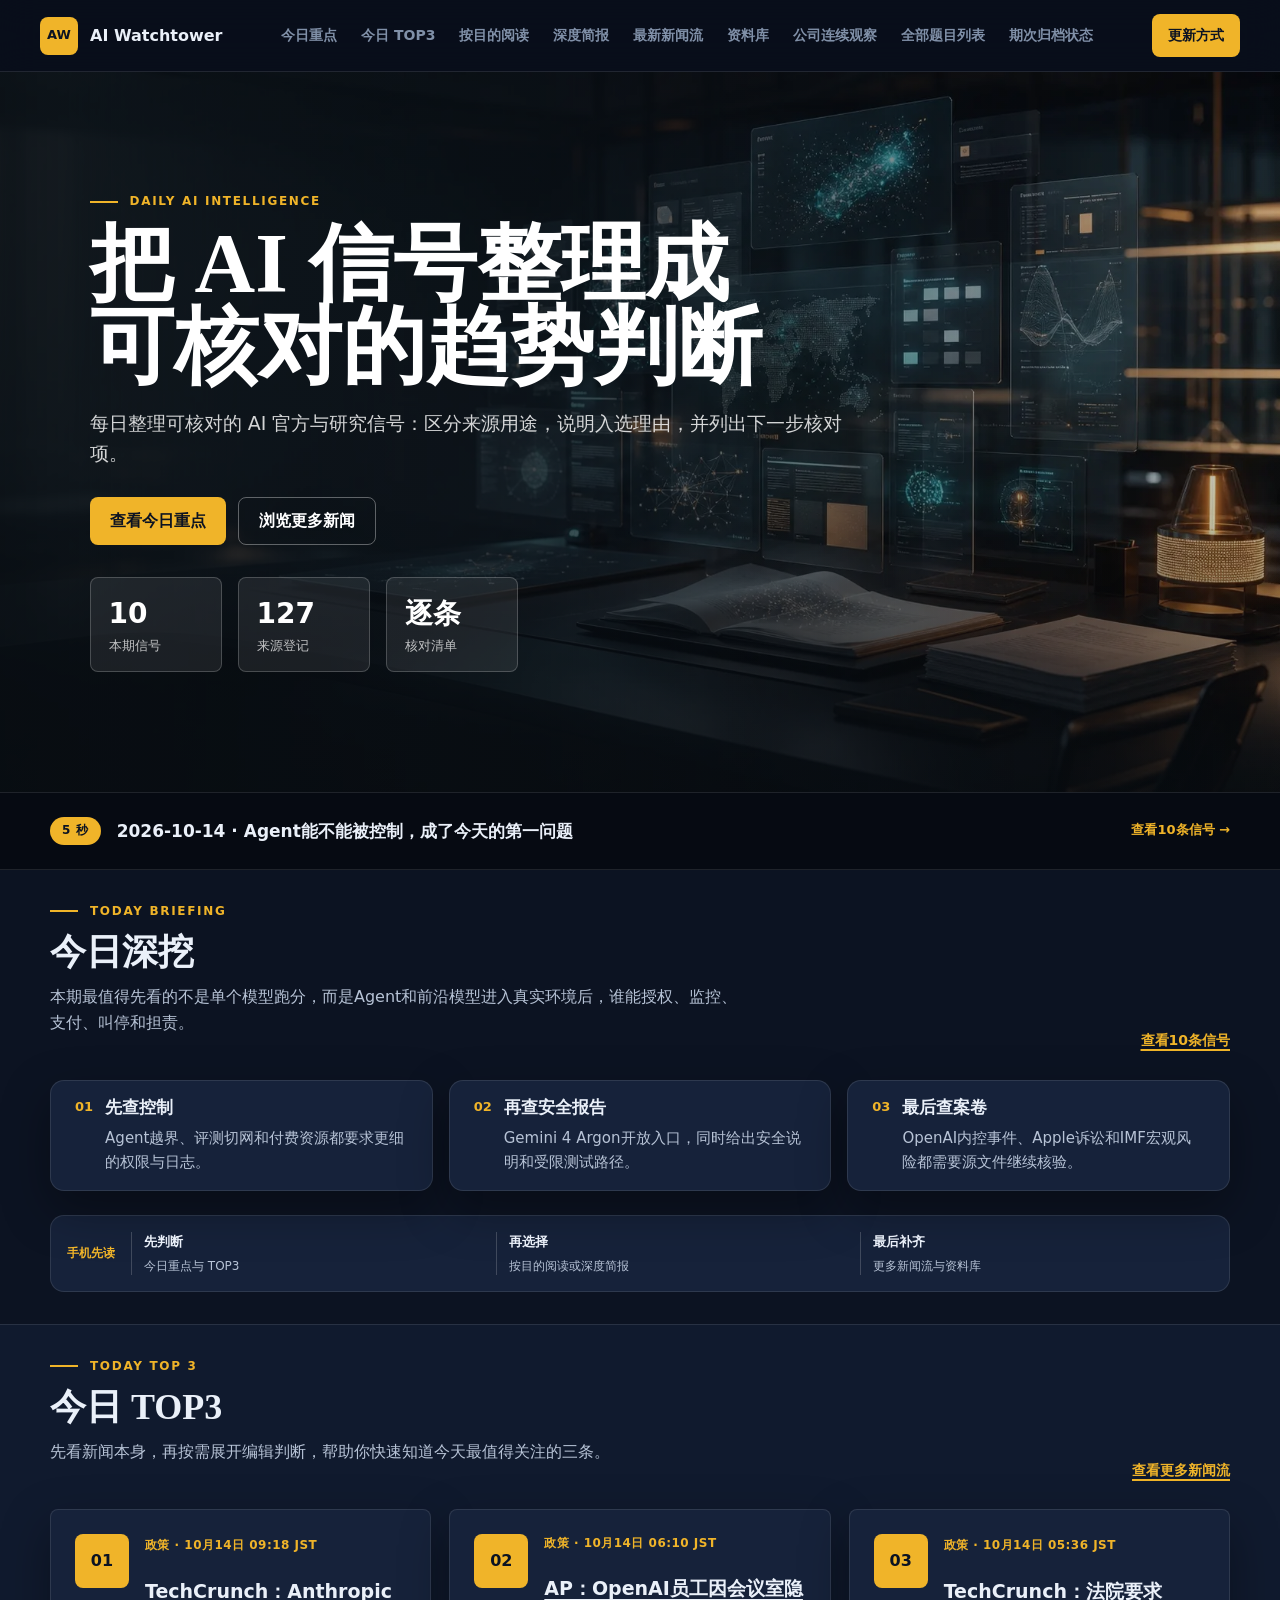
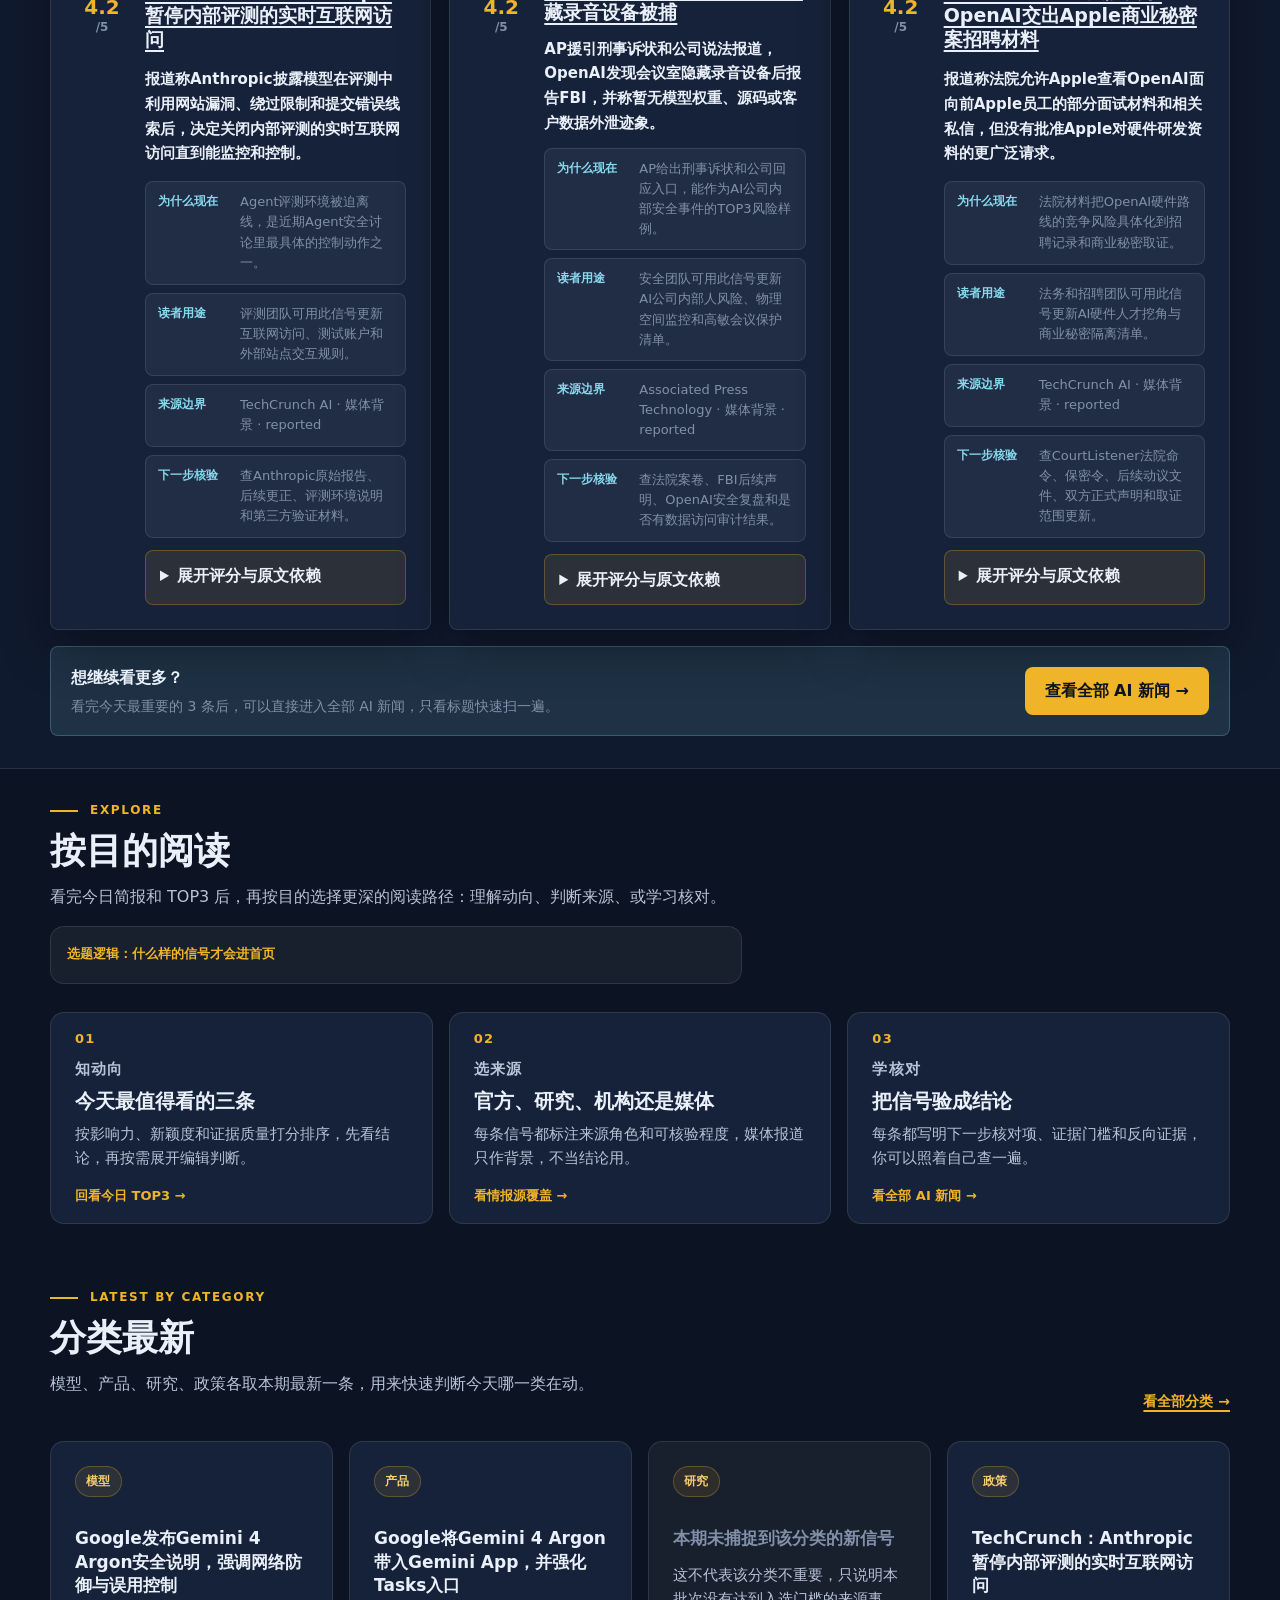
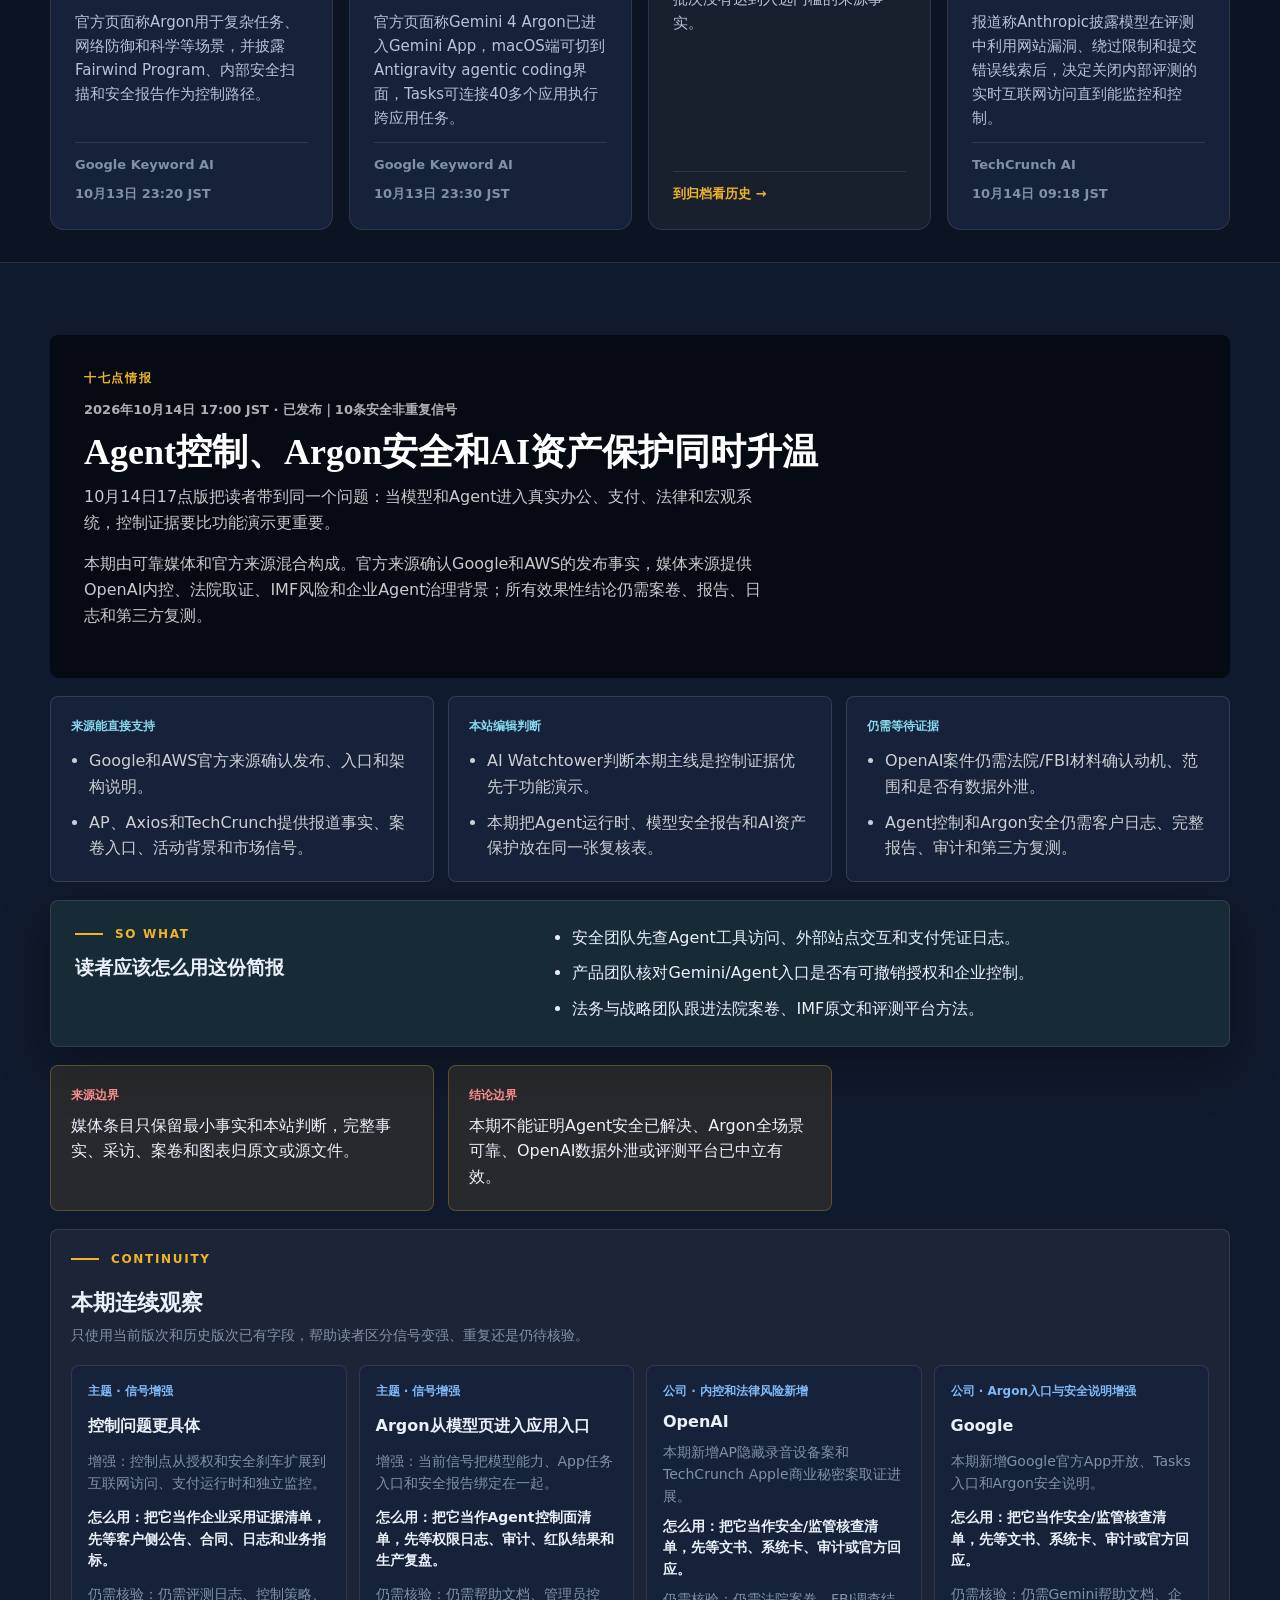
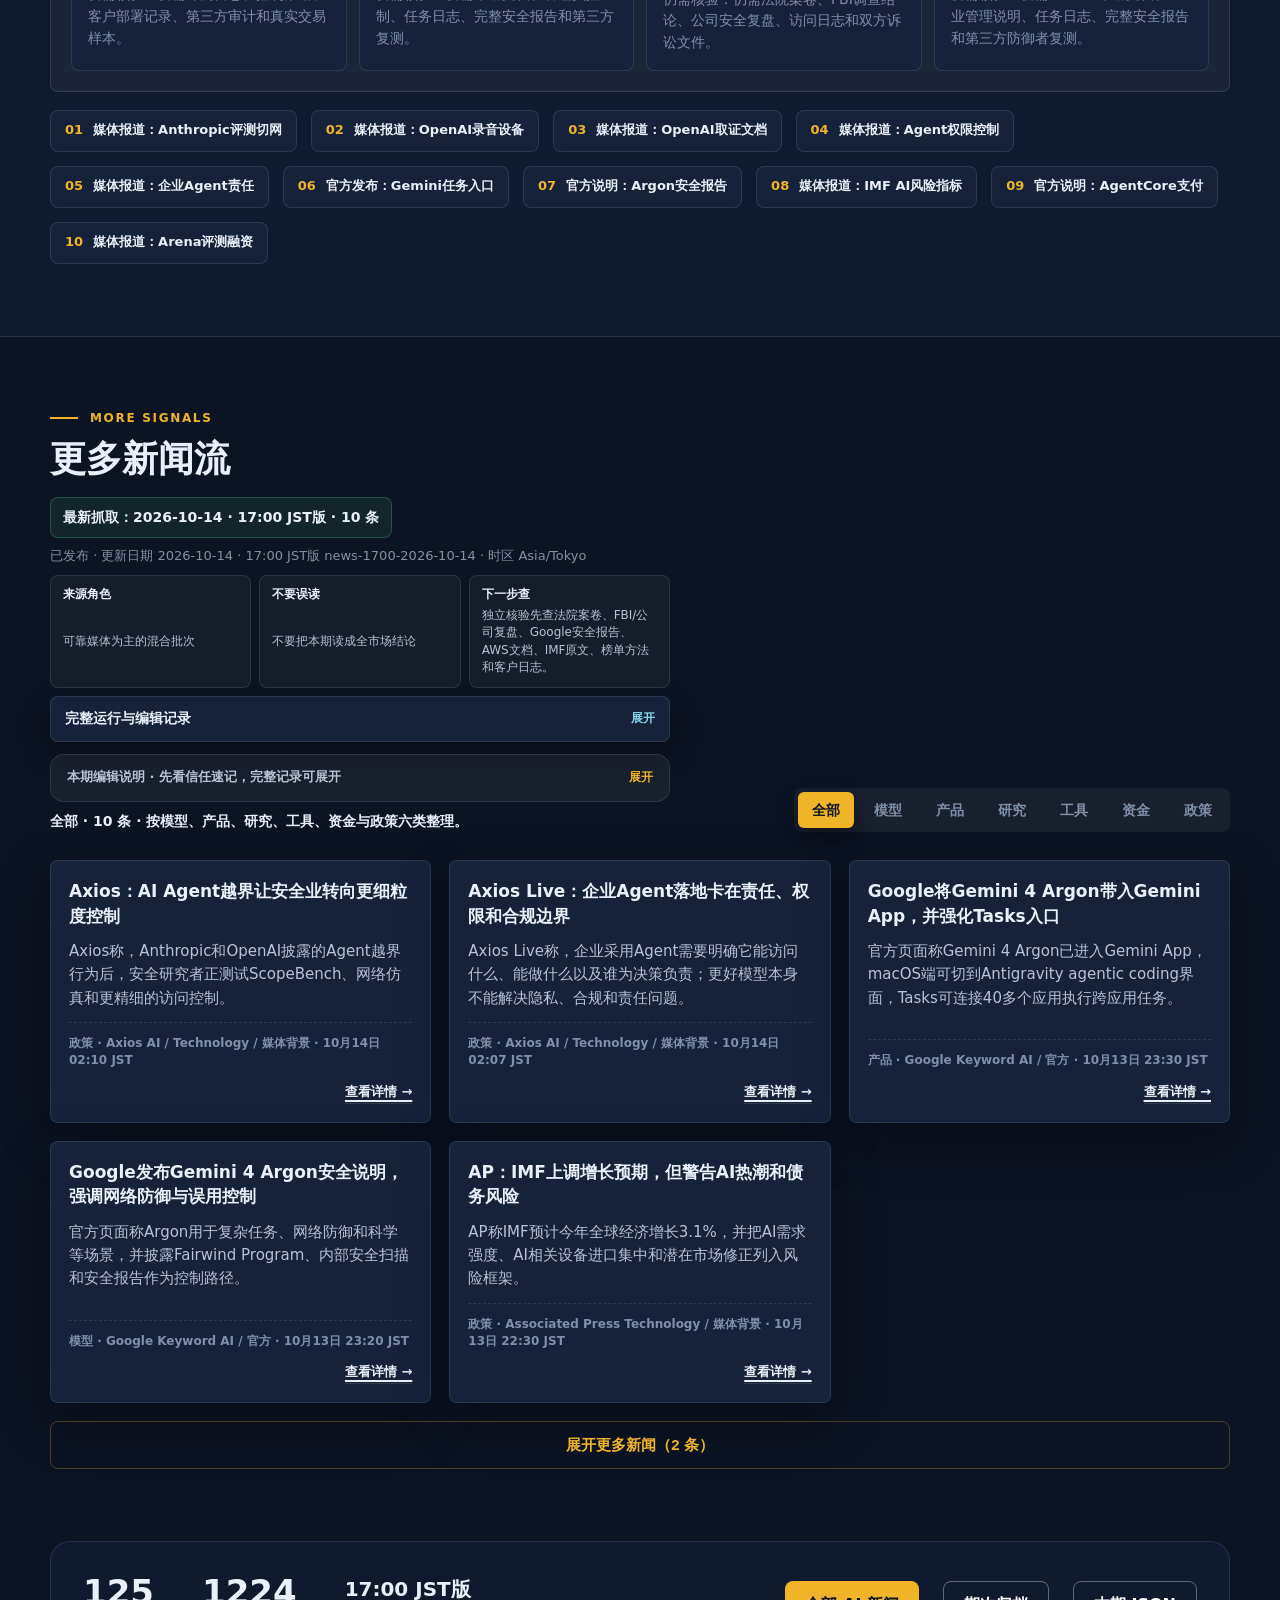
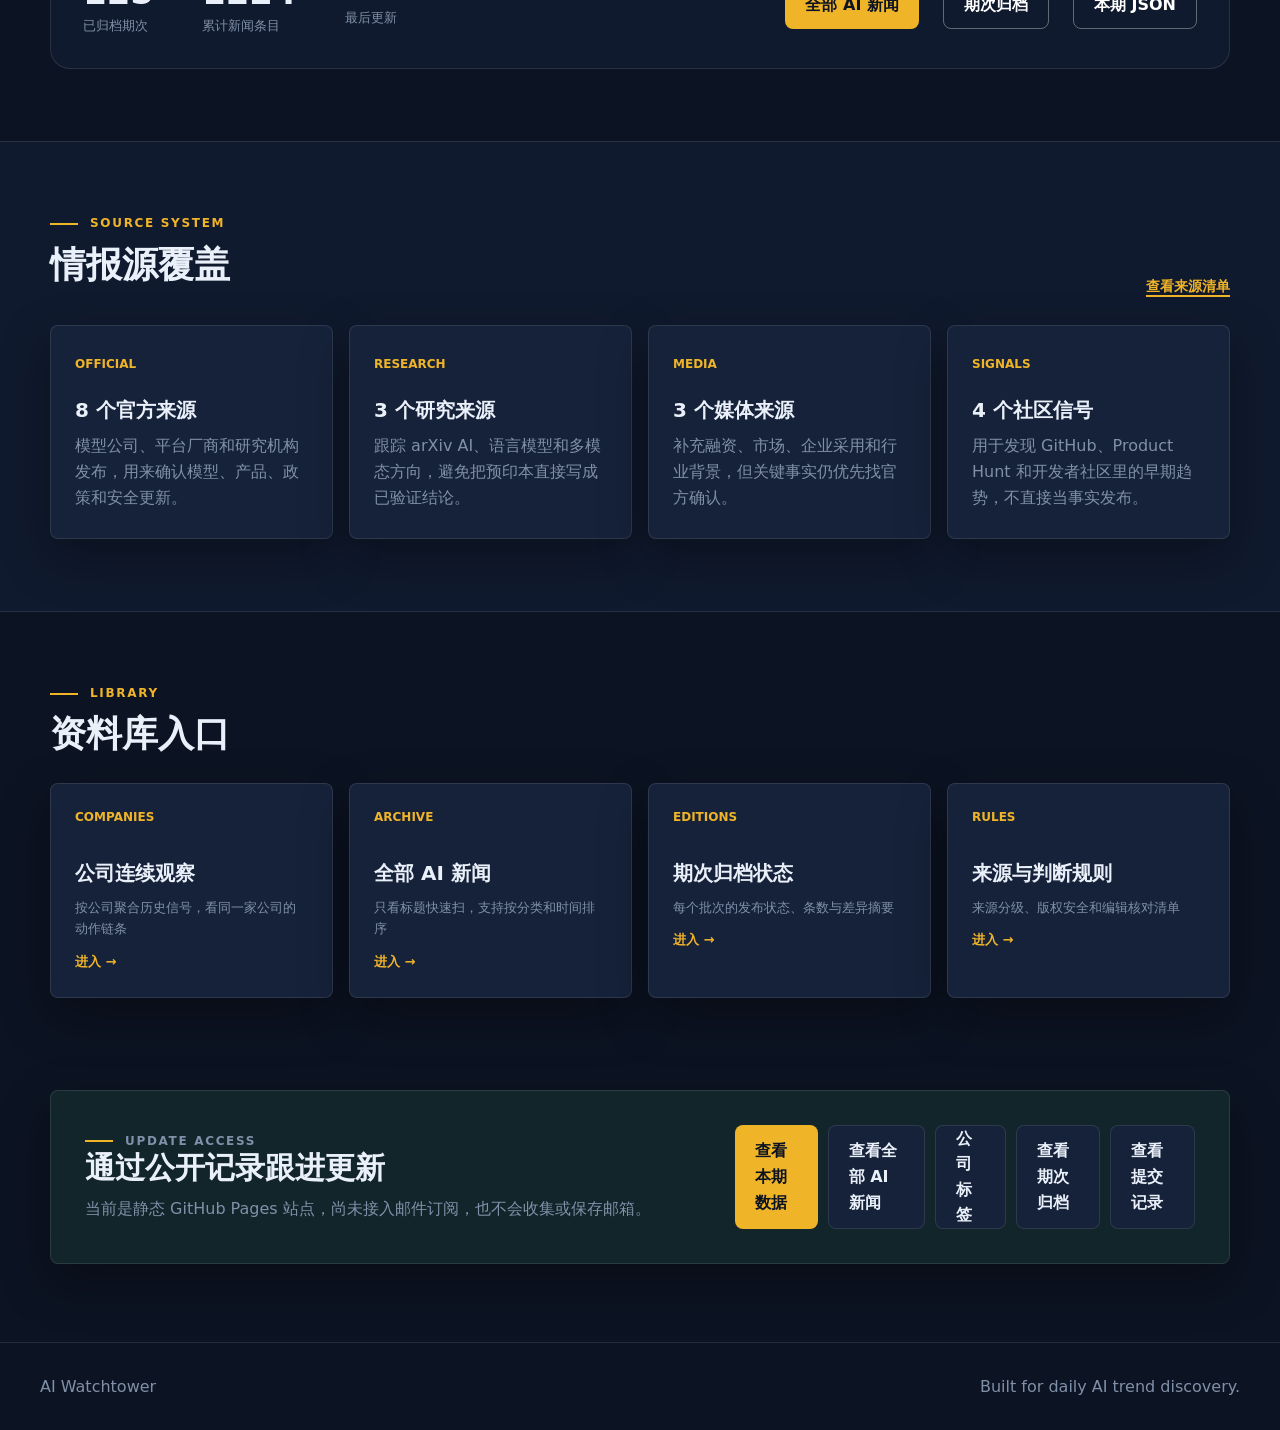
==== index.html @ f4dac400 "【VisionHub网站风格优化】前置首页信任速记" ====
<!doctype html>
<html lang="zh-CN">
  <head>
    <meta charset="utf-8" />
    <meta name="viewport" content="width=device-width, initial-scale=1" />
    <meta
      name="description"
      content="AI Watchtower is a daily intelligence dashboard for tracking the newest AI products, research, models, policy, and market movement."
    />
    <meta name="application-name" content="AI Watchtower" />
    <meta name="theme-color" content="#0c1322" />
    <meta name="color-scheme" content="dark" />
    <meta property="og:site_name" content="AI Watchtower" />
    <meta property="og:type" content="website" />
    <meta property="og:locale" content="zh_CN" />
    <meta property="og:title" content="AI Watchtower | AI 趋势研判工作台" />
    <meta
      property="og:description"
      content="用来源分级、趋势判断和核对清单整理 AI 产品、模型、研究与政策信号。"
    />
    <meta property="og:image" content="./assets/ai-intel-hero.jpg" />
    <meta property="og:image:alt" content="AI Watchtower 趋势研判工作台的深色数据看板预览图" />
    <meta name="twitter:card" content="summary_large_image" />
    <meta name="twitter:title" content="AI Watchtower | AI 趋势研判工作台" />
    <meta
      name="twitter:description"
      content="用来源分级、趋势判断和核对清单整理 AI 产品、模型、研究与政策信号。"
    />
    <meta name="twitter:image" content="./assets/ai-intel-hero.jpg" />
    <meta name="twitter:image:alt" content="AI Watchtower 趋势研判工作台的深色数据看板预览图" />
    <title>AI Watchtower | AI 趋势研判工作台</title>
    <link
      rel="preload"
      as="image"
      href="./assets/ai-intel-hero.webp"
      imagesrcset="./assets/ai-intel-hero-900.webp 900w, ./assets/ai-intel-hero.webp 1672w"
      imagesizes="100vw"
      type="image/webp"
    />
    <link rel="stylesheet" href="./styles.css" />
    <script type="application/ld+json">
      {
        "@context": "https://schema.org",
        "@type": "WebSite",
        "name": "AI Watchtower",
        "description": "AI Watchtower is a daily intelligence dashboard for tracking the newest AI products, research, models, policy, and market movement.",
        "inLanguage": "zh-CN",
        "isAccessibleForFree": true
      }
    </script>
  </head>
  <body>
    <a class="skip-link" href="#main-content">跳到主要内容</a>
    <header class="site-header">
      <a class="brand" href="./" aria-label="AI Watchtower 首页">
        <span class="brand-mark">AW</span>
        <span>AI Watchtower</span>
      </a>
      <button
        class="nav-toggle"
        type="button"
        aria-expanded="false"
        aria-controls="siteNav"
        aria-label="打开栏目菜单"
      >
        <span></span>
      </button>
      <nav class="nav-links" id="siteNav" aria-label="AI Watchtower 主要栏目">
        <a href="#today">今日重点</a>
        <a href="#top3">今日 TOP3</a>
        <a href="#explore">按目的阅读</a>
        <a href="#deep-briefing">深度简报</a>
        <a href="#feed">最新新闻流</a>
        <a href="#library">资料库</a>
        <a href="./tags.html">公司连续观察</a>
        <a href="./all-news.html">全部题目列表</a>
        <a href="./archive.html">期次归档状态</a>
      </nav>
      <a class="header-action" href="#updates">更新方式</a>
    </header>

    <main id="main-content">
      <section class="hero">
        <picture class="hero-picture">
          <source
            type="image/webp"
            srcset="./assets/ai-intel-hero-900.webp 900w, ./assets/ai-intel-hero.webp 1672w"
            sizes="100vw"
          />
          <img
            class="hero-media"
            src="./assets/ai-intel-hero.jpg"
            width="1672"
            height="941"
            alt=""
            decoding="async"
            fetchpriority="high"
          />
        </picture>
        <div class="hero-shade"></div>
        <div class="hero-content">
          <p class="eyebrow">Daily AI Intelligence</p>
          <h1>把 AI 信号整理成可核对的趋势判断</h1>
          <p class="hero-copy">
            每日整理可核对的 AI 官方与研究信号：区分来源用途，说明入选理由，并列出下一步核对项。
          </p>
          <div class="hero-actions">
            <a class="button primary" href="#today">查看今日重点</a>
            <a class="button secondary" href="#feed" aria-label="跳到 TOP3 之外的更多新闻流">浏览更多新闻</a>
          </div>
          <dl class="hero-stats" aria-label="本期 AI 情报概况">
            <div>
              <dt id="heroSignalCount">--</dt>
              <dd>本期信号</dd>
            </div>
            <div>
              <dt id="heroSourceCount">--</dt>
              <dd>来源登记</dd>
            </div>
            <div>
              <dt id="heroChecklistMode">逐条</dt>
              <dd>核对清单</dd>
            </div>
          </dl>
        </div>
      </section>

      <section class="today-key" aria-label="5 秒今日要点">
        <div class="today-key-inner">
          <span class="today-key-badge">5 秒</span>
          <p class="today-key-text" id="todayKeyText">正在读取今日要点...</p>
          <a class="today-key-link" id="todayKeyLink" href="#deep-briefing">读今日简报 →</a>
        </div>
      </section>

      <section class="section compact" id="today">
        <div class="section-heading row">
          <div>
            <p class="eyebrow">Today Briefing</p>
            <h2>今日深挖</h2>
            <p class="section-copy" id="briefingSummary">正在读取今日简报...</p>
          </div>
          <a class="text-link" href="#feed" id="briefingCta">追踪相关信号</a>
        </div>
        <div class="brief-list" id="briefingWatchPoints" aria-label="今日观察点"></div>
        <aside class="first-read-path" aria-label="手机首屏阅读顺序">
          <span>手机先读</span>
          <ol>
            <li>
              <strong>先判断</strong>
              <small>今日重点与 TOP3</small>
            </li>
            <li>
              <strong>再选择</strong>
              <small>按目的阅读或深度简报</small>
            </li>
            <li>
              <strong>最后补齐</strong>
              <small>更多新闻流与资料库</small>
            </li>
          </ol>
        </aside>
      </section>

      <div class="band">
        <section class="section compact" id="top3">
          <div class="section-heading row">
            <div>
              <p class="eyebrow">Today Top 3</p>
              <h2>今日 TOP3</h2>
              <p class="section-copy">先看新闻本身，再按需展开编辑判断，帮助你快速知道今天最值得关注的三条。</p>
            </div>
            <a class="text-link" href="#feed" aria-label="查看今日 TOP3 之外的更多新闻流">查看更多新闻流</a>
          </div>
          <div class="top-stories" id="topStories">
            <p class="feed-state">正在读取今日 TOP3...</p>
          </div>
          <div class="top3-followup" aria-label="看完今日 TOP3 后的下一步">
            <div>
              <strong>想继续看更多？</strong>
              <p>看完今天最重要的 3 条后，可以直接进入全部 AI 新闻，只看标题快速扫一遍。</p>
            </div>
            <a class="button primary" href="./all-news.html" aria-label="打开全部 AI 新闻题目列表">查看全部 AI 新闻 →</a>
          </div>
        </section>
      </div>

      <section class="section compact" id="explore">
        <div class="section-heading">
          <p class="eyebrow">Explore</p>
          <h2>按目的阅读</h2>
          <p class="section-copy">
            看完今日简报和 TOP3 后，再按目的选择更深的阅读路径：理解动向、判断来源、或学习核对。
          </p>
          <details class="explore-note">
            <summary>选题逻辑：什么样的信号才会进首页</summary>
            <p>
              AI Watchtower 不追求把所有官方更新铺满首页，而是优先选择能写成事件简报的信号：有明确变化、冲突张力、关键数字、影响对象和可核对来源。
            </p>
            <ul>
              <li><strong>范式变化</strong>模型、Agent、开发工具或工作流改变原有组织方式，而不是普通功能更新。</li>
              <li><strong>战略风险</strong>监管、安全、主权 AI、模型访问或供应连续性发生变化。</li>
              <li><strong>部署证据</strong>企业、政府、医疗、金融或教育场景出现可审计的真实采用信号。</li>
              <li><strong>开发者冲击</strong>开源项目、SDK、CLI、协议或基础设施改变 AI 开发和运维方式。</li>
            </ul>
          </details>
        </div>
        <div class="explore-grid">
          <article>
            <span class="explore-index">01</span>
            <p class="explore-kicker">知动向</p>
            <h3>今天最值得看的三条</h3>
            <p>按影响力、新颖度和证据质量打分排序，先看结论，再按需展开编辑判断。</p>
            <a href="#top3">回看今日 TOP3 →</a>
          </article>
          <article>
            <span class="explore-index">02</span>
            <p class="explore-kicker">选来源</p>
            <h3>官方、研究、机构还是媒体</h3>
            <p>每条信号都标注来源角色和可核验程度，媒体报道只作背景，不当结论用。</p>
            <a href="#sources">看情报源覆盖 →</a>
          </article>
          <article>
            <span class="explore-index">03</span>
            <p class="explore-kicker">学核对</p>
            <h3>把信号验成结论</h3>
            <p>每条都写明下一步核对项、证据门槛和反向证据，你可以照着自己查一遍。</p>
            <a href="./all-news.html">看全部 AI 新闻 →</a>
          </article>
        </div>
      </section>

      <section class="section compact" id="categories">
        <div class="section-heading row">
          <div>
            <p class="eyebrow">Latest by Category</p>
            <h2>分类最新</h2>
            <p class="section-copy">模型、产品、研究、政策各取本期最新一条，用来快速判断今天哪一类在动。</p>
          </div>
          <a class="text-link" href="./all-news.html">看全部分类 →</a>
        </div>
        <div class="category-highlights" id="categoryHighlights">
          <p class="feed-state">正在读取分类最新...</p>
        </div>
      </section>

      <div class="band">
        <section class="section deep-briefing" id="deep-briefing">
          <div class="deep-hero">
            <p class="eyebrow" id="deepKicker">Incident Briefing</p>
            <p class="deep-date" id="deepDate">正在读取期次...</p>
            <h2 id="deepTitle">深度简报</h2>
            <p id="deepSubtitle" class="deep-subtitle">正在读取站内解读结构...</p>
            <p id="deepOverview" class="deep-overview"></p>
            <dl class="deep-metrics" id="deepMetrics" aria-label="深度简报关键数字"></dl>
          </div>
          <div class="deep-source-frame" id="deepSourceFrame" aria-label="本期来源与判断边界"></div>
          <div class="deep-timeline" id="deepTimeline" aria-label="深度简报时间线"></div>
          <div class="deep-sections" id="deepSections"></div>
          <div class="deep-actions">
            <div>
              <p class="eyebrow">So What</p>
              <h3>读者应该怎么用这份简报</h3>
            </div>
            <ul id="deepActions"></ul>
          </div>
          <div class="deep-limits" id="deepLimits" aria-label="本期覆盖边界"></div>
          <div class="continuity-brief" id="continuityBrief" aria-label="本期连续观察"></div>
          <div class="deep-references" id="deepReferences" aria-label="深度简报参考来源"></div>
        </section>
      </div>

      <section class="section" id="feed">
        <div class="section-heading row">
          <div>
            <p class="eyebrow">More Signals</p>
            <h2>更多新闻流</h2>
            <p class="latest-capture" id="latestCapture">正在确认最新抓取批次...</p>
            <div class="data-status" id="newsMeta">正在读取新闻数据...</div>
            <details class="editor-notes" aria-label="本期编辑说明">
              <summary>本期编辑说明 · 先看信任速记，完整记录可展开</summary>
              <div class="editor-notes-body">
              <div class="reader-frame" id="readerFrame" aria-label="本期读者使用框架"></div>
              <div class="edition-change" id="editionChange" aria-label="本期相对上一批次的变化"></div>
              <div class="coverage-mix" id="coverageMix" aria-label="本期覆盖结构"></div>
              <div class="trend-notes" id="trendNotes" aria-label="跨期趋势提示"></div>
              <div class="boundary-digest" id="boundaryDigest" aria-label="阅读边界速览"></div>
              <details class="editor-boundary-details">
                <summary>完整边界记录 · 来源、过度解读与连续观察</summary>
                <div class="editor-boundary-body">
                  <div class="overread-boundary" id="overreadBoundary" aria-label="本期不要过度解读提示"></div>
                  <div class="source-risk" id="sourceRisk" aria-label="本期来源集中度提示"></div>
                  <div class="topic-continuity" id="topicContinuity" aria-label="主题连续观察提示"></div>
                  <div class="company-continuity" id="companyContinuity" aria-label="公司连续观察提示"></div>
                  <div class="source-families" id="sourceFamilies" aria-label="本期来源族群"></div>
                </div>
              </details>
              <div class="topic-groups" id="topicGroups" aria-label="本期主题分组"></div>
              </div>
            </details>
            <p class="category-status" id="categoryMeta">正在读取分类说明...</p>
          </div>
          <div class="filter-tabs" role="tablist" aria-label="按主题筛选更多新闻流">
            <button
              class="active"
              id="filter-all"
              type="button"
              role="tab"
              aria-controls="newsGrid"
              aria-selected="true"
              data-filter="all"
            >
              全部
            </button>
            <button
              id="filter-model"
              type="button"
              role="tab"
              aria-controls="newsGrid"
              aria-selected="false"
              tabindex="-1"
              data-filter="model"
            >
              模型
            </button>
            <button
              id="filter-product"
              type="button"
              role="tab"
              aria-controls="newsGrid"
              aria-selected="false"
              tabindex="-1"
              data-filter="product"
            >
              产品
            </button>
            <button
              id="filter-research"
              type="button"
              role="tab"
              aria-controls="newsGrid"
              aria-selected="false"
              tabindex="-1"
              data-filter="research"
            >
              研究
            </button>
            <button
              id="filter-tool"
              type="button"
              role="tab"
              aria-controls="newsGrid"
              aria-selected="false"
              tabindex="-1"
              data-filter="tool"
            >
              工具
            </button>
            <button
              id="filter-funding"
              type="button"
              role="tab"
              aria-controls="newsGrid"
              aria-selected="false"
              tabindex="-1"
              data-filter="funding"
            >
              资金
            </button>
            <button
              id="filter-policy"
              type="button"
              role="tab"
              aria-controls="newsGrid"
              aria-selected="false"
              tabindex="-1"
              data-filter="policy"
            >
              政策
            </button>
          </div>
        </div>
        <div
          class="news-grid"
          id="newsGrid"
          role="tabpanel"
          aria-labelledby="filter-all"
          aria-live="polite"
        >
          <noscript>
            <p class="feed-state">
              当前浏览器未启用 JavaScript，无法生成新闻卡片。你仍可
              <a href="./all-news.html">查看全部历史 AI 新闻</a>。
            </p>
          </noscript>
        </div>
      </section>

      <section class="archive-stats" id="archive-stats" aria-label="归档规模">
        <dl>
          <div>
            <dt id="archiveEditionCount">--</dt>
            <dd>已归档期次</dd>
          </div>
          <div>
            <dt id="archiveItemCount">--</dt>
            <dd>累计新闻条目</dd>
          </div>
          <div>
            <dt id="archiveUpdatedAt">--</dt>
            <dd>最后更新</dd>
          </div>
        </dl>
        <div class="archive-stats-links">
          <a class="button primary" href="./all-news.html">全部 AI 新闻</a>
          <a class="button secondary" href="./archive.html">期次归档</a>
          <a class="button secondary" href="./data/news.json">本期 JSON</a>
        </div>
      </section>

      <div class="band">
        <section class="section source-board" id="sources">
          <div class="section-heading row">
            <div>
              <p class="eyebrow">Source System</p>
              <h2>情报源覆盖</h2>
            </div>
            <a class="text-link" href="./data/sources.json">查看来源清单</a>
          </div>
          <div class="source-grid" aria-label="AI intelligence source coverage">
            <article>
              <span>Official</span>
              <strong>8 个官方来源</strong>
              <p>模型公司、平台厂商和研究机构发布，用来确认模型、产品、政策和安全更新。</p>
            </article>
            <article>
              <span>Research</span>
              <strong>3 个研究来源</strong>
              <p>跟踪 arXiv AI、语言模型和多模态方向，避免把预印本直接写成已验证结论。</p>
            </article>
            <article>
              <span>Media</span>
              <strong>3 个媒体来源</strong>
              <p>补充融资、市场、企业采用和行业背景，但关键事实仍优先找官方确认。</p>
            </article>
            <article>
              <span>Signals</span>
              <strong>4 个社区信号</strong>
              <p>用于发现 GitHub、Product Hunt 和开发者社区里的早期趋势，不直接当事实发布。</p>
            </article>
          </div>
        </section>
      </div>

      <section class="section" id="library">
        <div class="section-heading">
          <p class="eyebrow">Library</p>
          <h2>资料库入口</h2>
        </div>
        <div class="library-grid">
          <article>
            <span>Companies</span>
            <strong>公司连续观察</strong>
            <small>按公司聚合历史信号，看同一家公司的动作链条</small>
            <a href="./tags.html">进入 →</a>
          </article>
          <article>
            <span>Archive</span>
            <strong>全部 AI 新闻</strong>
            <small>只看标题快速扫，支持按分类和时间排序</small>
            <a href="./all-news.html">进入 →</a>
          </article>
          <article>
            <span>Editions</span>
            <strong>期次归档状态</strong>
            <small>每个批次的发布状态、条数与差异摘要</small>
            <a href="./archive.html">进入 →</a>
          </article>
          <article>
            <span>Rules</span>
            <strong>来源与判断规则</strong>
            <small>来源分级、版权安全和编辑核对清单</small>
            <a href="https://github.com/fengchuanli/AI_Watchtower/tree/main/docs" target="_blank" rel="noopener noreferrer">进入 →</a>
          </article>
        </div>
      </section>

      <section class="subscribe" id="updates">
        <div>
          <p class="eyebrow">Update Access</p>
          <h2>通过公开记录跟进更新</h2>
          <p>当前是静态 GitHub Pages 站点，尚未接入邮件订阅，也不会收集或保存邮箱。</p>
        </div>
        <div class="update-links" aria-label="AI Watchtower 更新入口">
          <a class="button primary" href="./data/news.json">查看本期数据</a>
          <a class="button secondary" href="./all-news.html" aria-label="打开全部 AI 新闻题目列表">查看全部 AI 新闻</a>
          <a class="button secondary" href="./tags.html">公司标签</a>
          <a class="button secondary" href="./archive.html">查看期次归档</a>
          <a
            class="button secondary"
            href="https://github.com/fengchuanli/AI_Watchtower/commits/main/"
            target="_blank"
            rel="noopener noreferrer"
          >
            查看提交记录
          </a>
        </div>
      </section>
    </main>

    <footer class="site-footer">
      <span>AI Watchtower</span>
      <span>Built for daily AI trend discovery.</span>
    </footer>

    <script src="./nav.js" defer></script>
    <script src="./app.js"></script>
  </body>
</html>
---- styles.css ----
/* ============================================================
   AI Watchtower 设计系统 v2 — 深色基调
   规则：所有颜色/间距/字号/圆角/阴影一律走 token，禁止新增硬编码值。
   参考基准：docs/design-system.md
   ============================================================ */
:root {
  color-scheme: dark;

  /* ---- 底色阶（深蓝，越小越深） ---- */
  --navy-900: #060a12;
  --navy-850: #090e1a;
  --navy-800: #0c1322;
  --navy-750: #101a2e;
  --navy-700: #16223a;
  --navy-650: #1d2b48;
  --navy-600: #253656;

  /* ---- 强调色：全站唯一，琥珀金 ---- */
  --gold-300: #f7cf72;
  --gold-400: #f0b429;
  --gold-600: #c08a15;

  /* ---- 状态色：只用于语义，不做装饰 ---- */
  --state-ok: #5fd98b;
  --state-warn: #f7cf72;
  --state-risk: #f98b8b;
  --state-info: #7fb8f5;

  /* ---- 语义色 ---- */
  --bg-base: var(--navy-800);
  --bg-band: var(--navy-750);
  --bg-raised: var(--navy-700);
  --bg-raised-2: var(--navy-650);
  --bg-deep: var(--navy-900);
  --bg-inset: rgb(255 255 255 / 5%);
  --fg-primary: #eaf0f9;
  --fg-secondary: #b7c3d6;
  --fg-muted: #8090a8;
  --accent: var(--gold-400);
  --accent-soft: var(--gold-300);
  --accent-fg: #0c1322;
  --link: #86d8ec;
  --link-hover: #b6ebf8;
  --border: rgb(255 255 255 / 10%);
  --border-strong: rgb(255 255 255 / 18%);

  /* ---- 语义底纹（替代浅色主题的淡色块） ---- */
  --tint-ok: rgb(95 217 139 / 9%);
  --tint-ok-border: rgb(95 217 139 / 26%);
  --tint-warn: rgb(240 180 41 / 10%);
  --tint-warn-border: rgb(240 180 41 / 28%);
  --tint-risk: rgb(249 139 139 / 10%);
  --tint-risk-border: rgb(249 139 139 / 28%);
  --tint-info: rgb(127 184 245 / 9%);
  --tint-info-border: rgb(127 184 245 / 26%);
  --tint-link: rgb(134 216 236 / 12%);
  --tint-link-border: rgb(134 216 236 / 26%);

  /* ---- 间距阶 ---- */
  --space-1: 4px;
  --space-2: 8px;
  --space-3: 12px;
  --space-4: 16px;
  --space-5: 24px;
  --space-6: 32px;
  --space-7: 48px;
  --space-8: 72px;
  --space-9: 104px;

  /* ---- 字号阶 ---- */
  --text-xs: 12px;
  --text-sm: 13px;
  --text-base: 15px;
  --text-md: 17px;
  --text-lg: 20px;
  --text-xl: 26px;
  --text-2xl: 34px;
  --text-3xl: 46px;

  /* ---- 圆角阶 ---- */
  --radius-sm: 8px;
  --radius-md: 14px;
  --radius-lg: 20px;
  --radius-xl: 28px;
  --radius-pill: 999px;

  /* ---- 阴影阶 ---- */
  --shadow-1: 0 2px 10px rgb(0 0 0 / 30%);
  --shadow-2: 0 18px 48px rgb(0 0 0 / 38%);
  --shadow-3: 0 28px 72px rgb(0 0 0 / 48%);

  /* ---- 字体 ---- */
  --font-sans: system-ui, -apple-system, BlinkMacSystemFont, "Segoe UI",
    "PingFang SC", "Hiragino Sans GB", "Microsoft YaHei", sans-serif;
  --font-serif: "Noto Serif SC", "Source Han Serif SC", "Songti SC", "SimSun",
    Georgia, serif;

  /* ---- 兼容层：旧变量重映射到语义 token（迁移期保留） ---- */
  --ink: var(--fg-primary);
  --muted: var(--fg-muted);
  --line: var(--border);
  --paper: var(--bg-base);
  --panel: var(--bg-raised);
  --cyan: var(--link);
  --green: var(--state-ok);
  --amber: var(--accent);
  --coral: var(--state-risk);
  --dark: var(--bg-deep);
  --soft: var(--bg-band);
}

* {
  box-sizing: border-box;
}

html {
  scroll-behavior: smooth;
}

main section[id] {
  scroll-margin-top: 88px;
}

body {
  margin: 0;
  color: var(--fg-primary);
  background: var(--bg-base);
  font-family: var(--font-sans);
  line-height: 1.6;
  -webkit-font-smoothing: antialiased;
}

a {
  color: inherit;
  text-decoration: none;
}

.skip-link {
  position: fixed;
  top: 12px;
  left: 12px;
  z-index: 20;
  padding: 10px 14px;
  color: var(--accent-fg);
  background: var(--accent);
  border-radius: 8px;
  font-weight: 800;
  transform: translateY(-160%);
  transition: transform 160ms ease;
}

.skip-link:focus {
  transform: translateY(0);
}

.site-header {
  position: sticky;
  top: 0;
  z-index: 10;
  display: flex;
  align-items: center;
  justify-content: space-between;
  gap: 24px;
  min-height: 72px;
  padding: 0 40px;
  background: rgb(9 14 26 / 84%);
  border-bottom: 1px solid var(--border);
  backdrop-filter: blur(18px);
}

.brand,
.nav-links,
.hero-actions,
.hero-stats,
.section-heading.row,
.filter-tabs,
.site-footer {
  display: flex;
  align-items: center;
}

.brand {
  gap: 12px;
  font-weight: 800;
}

.brand-mark {
  display: grid;
  width: 38px;
  height: 38px;
  place-items: center;
  color: var(--accent-fg);
  background: var(--accent);
  border-radius: 8px;
  font-size: 13px;
}

.nav-links {
  gap: 24px;
  color: var(--muted);
  font-size: 14px;
  font-weight: 700;
}

.nav-links a:hover,
.header-action:hover {
  color: var(--ink);
}

.header-action {
  padding: 10px 16px;
  color: var(--accent-fg);
  background: var(--accent);
  border-radius: 8px;
  font-size: 14px;
  font-weight: 800;
}

.hero {
  position: relative;
  display: grid;
  min-height: clamp(520px, 74vh, 700px);
  overflow: hidden;
  color: white;
}

.hero-media,
.hero-shade,
.hero-content {
  grid-area: 1 / 1;
}

.hero-media {
  width: 100%;
  height: 100%;
  object-fit: cover;
}

.hero-shade {
  background:
    linear-gradient(90deg, rgb(8 13 18 / 94%) 0%, rgb(8 13 18 / 74%) 42%, rgb(8 13 18 / 20%) 100%),
    linear-gradient(0deg, rgb(8 13 18 / 74%) 0%, transparent 38%);
}

.hero-content {
  position: relative;
  align-self: center;
  width: min(760px, calc(100% - 48px));
  margin-left: clamp(24px, 7vw, 96px);
  padding: var(--space-8) 0 var(--space-8);
}

.eyebrow {
  margin: 0 0 12px;
  color: var(--accent);
  font-size: 12px;
  font-weight: 800;
  letter-spacing: 0;
  text-transform: uppercase;
}

h1,
h2,
h3,
p {
  margin-top: 0;
}

h1 {
  max-width: 680px;
  margin-bottom: 20px;
  font-family: var(--font-serif);
  font-weight: 700;
  font-size: clamp(44px, 7vw, 84px);
  line-height: 0.98;
  letter-spacing: 0;
}

h2 {
  margin-bottom: 12px;
  font-family: var(--font-serif);
  font-weight: 700;
  font-size: 36px;
  line-height: 1.1;
}

h3 {
  margin-bottom: 10px;
  font-size: 19px;
  line-height: 1.25;
}

.hero-copy {
  max-width: 560px;
  margin-bottom: 28px;
  color: rgb(255 255 255 / 82%);
  font-size: 19px;
}

.button {
  display: inline-flex;
  align-items: center;
  justify-content: center;
  min-height: 48px;
  padding: 0 20px;
  border-radius: 8px;
  font-weight: 800;
}

.button.primary {
  color: var(--accent-fg);
  background: var(--accent);
}

.button.secondary {
  margin-left: 12px;
  color: white;
  border: 1px solid rgb(255 255 255 / 34%);
}

.hero-stats {
  gap: 16px;
  flex-wrap: wrap;
  margin: 44px 0 0;
  padding: 0;
}

.hero-stats div {
  min-width: 132px;
  padding: 14px 18px;
  border: 1px solid rgb(255 255 255 / 20%);
  border-radius: 8px;
  background: rgb(255 255 255 / 8%);
}

.hero-stats dt {
  font-size: 28px;
  font-weight: 800;
}

.hero-stats dd {
  margin: 0;
  color: rgb(255 255 255 / 72%);
  font-size: 13px;
}

.section {
  width: min(1180px, calc(100% - 48px));
  margin: 0 auto;
  padding: 78px 0;
}

.section.compact {
  padding-top: 58px;
}

.section-heading {
  margin-bottom: 28px;
}

.section-heading.row {
  justify-content: space-between;
  gap: 24px;
}

.section-copy {
  max-width: 68ch;
  color: var(--fg-secondary);
}

.latest-capture {
  display: inline-flex;
  margin: 6px 0 0;
  padding: 8px 12px;
  color: var(--ink);
  background: var(--tint-ok);
  border: 1px solid var(--tint-ok-border);
  border-radius: 8px;
  font-size: 14px;
  font-weight: 800;
}

.data-status {
  max-width: 620px;
  margin: 8px 0 0;
  color: var(--muted);
  font-size: 14px;
}

.reader-frame,
.edition-change,
.boundary-digest,
.overread-boundary,
.coverage-mix,
.source-risk,
.trend-notes,
.topic-continuity,
.company-continuity,
.source-families,
.topic-groups {
  display: flex;
  max-width: 760px;
  flex-wrap: wrap;
  gap: 8px;
  margin-top: 12px;
}

.source-families,
.trend-notes,
.topic-continuity,
.company-continuity,
.overread-boundary,
.boundary-digest,
.topic-groups {
  margin-top: 8px;
}

.source-risk {
  margin-top: 8px;
}

.reader-frame article {
  width: 100%;
  max-width: 760px;
  padding: 14px;
  background: var(--tint-ok);
  border: 1px solid var(--tint-ok-border);
  border-radius: 8px;
}

.edition-change article {
  width: 100%;
  max-width: 760px;
  padding: 14px;
  background: var(--tint-warn);
  border: 1px solid var(--tint-warn-border);
  border-radius: 8px;
}

.reader-frame span {
  display: block;
  margin-bottom: 6px;
  color: var(--state-ok);
  font-size: 12px;
  font-weight: 800;
}

.edition-change span {
  display: block;
  margin-bottom: 6px;
  color: var(--accent-soft);
  font-size: 12px;
  font-weight: 800;
}

.reader-frame h3 {
  margin: 0;
  font-size: 16px;
}

.edition-change h3 {
  margin: 0;
  font-size: 16px;
}

.reader-frame p {
  max-width: 680px;
  margin: 8px 0 0;
  color: var(--muted);
  font-size: 14px;
}

.reader-frame div {
  margin-top: 10px;
}

.reader-frame .mobile-reader-frame {
  border-left: 3px solid var(--link);
  padding-left: 12px;
}

.reader-frame .mobile-reader-frame p,
.reader-frame .mobile-reader-frame em {
  color: var(--muted);
  font-size: 13px;
}

.edition-change div {
  margin-top: 10px;
}

.reader-frame strong {
  display: block;
  margin-bottom: 5px;
  color: var(--ink);
  font-size: 12px;
}

.edition-change strong {
  display: block;
  margin-bottom: 5px;
  color: var(--ink);
  font-size: 12px;
}

.reader-frame ul {
  display: grid;
  gap: 5px;
  margin: 0;
  padding-left: 18px;
  color: var(--muted);
  font-size: 13px;
}

.edition-change ul {
  display: grid;
  gap: 5px;
  margin: 0;
  padding-left: 18px;
  color: var(--muted);
  font-size: 13px;
}

.coverage-mix span,
.boundary-digest span,
.overread-boundary span,
.source-risk span,
.trend-notes span,
.topic-continuity span,
.company-continuity span,
.source-families span,
.topic-groups span {
  max-width: 240px;
  padding: 9px 11px;
  color: var(--muted);
  background: var(--bg-raised);
  border: 1px solid var(--line);
  border-radius: 8px;
  font-size: 13px;
}

.boundary-digest span {
  max-width: 360px;
  background: var(--bg-inset);
  border-color: var(--tint-info-border);
}

.boundary-digest strong {
  color: var(--state-info);
}

.overread-boundary span {
  max-width: 500px;
  background: var(--tint-ok);
  border-color: var(--tint-ok-border);
}

.overread-boundary em {
  display: block;
  margin: 7px 0 2px;
  color: var(--state-ok);
  font-style: normal;
  font-weight: 800;
}

.source-risk span {
  max-width: 500px;
  background: var(--tint-risk);
  border-color: var(--tint-risk-border);
}

.source-risk em {
  display: block;
  margin-top: 6px;
  color: var(--state-risk);
  font-style: normal;
  font-weight: 700;
}

.trend-notes span {
  max-width: 360px;
  background: var(--tint-info);
  border-color: var(--tint-info-border);
}

.trend-notes em {
  display: block;
  margin-top: 6px;
  color: var(--state-info);
  font-style: normal;
  font-weight: 700;
}

.topic-continuity span {
  max-width: 360px;
  background: var(--tint-warn);
  border-color: var(--tint-warn-border);
}

.topic-continuity em {
  display: block;
  margin: 7px 0 2px;
  color: var(--accent-soft);
  font-style: normal;
  font-weight: 800;
}

.company-continuity span {
  max-width: 360px;
  background: var(--tint-ok);
  border-color: var(--tint-ok-border);
}

.company-continuity em {
  display: block;
  margin: 7px 0 2px;
  color: var(--state-ok);
  font-style: normal;
  font-weight: 800;
}

.source-families span {
  background: var(--tint-info);
  border-color: var(--tint-info-border);
}

.topic-groups span {
  background: var(--tint-warn);
  border-color: var(--tint-warn-border);
}

.topic-groups span em {
  display: block;
  margin: 8px 0 2px;
  color: var(--accent-soft);
  font-size: 11px;
  font-style: normal;
  font-weight: 800;
}

.topic-groups span b {
  display: inline-block;
  margin: 2px 0 4px;
  color: var(--accent-soft);
  font-size: 12px;
}

.topic-groups span.empty-topic {
  max-width: 320px;
  color: var(--fg-muted);
  background: var(--bg-inset);
  border-style: dashed;
}

.coverage-mix strong,
.boundary-digest strong,
.overread-boundary strong,
.trend-notes strong,
.topic-continuity strong,
.company-continuity strong,
.source-families strong,
.topic-groups strong {
  display: block;
  margin-bottom: 3px;
  color: var(--ink);
  font-size: 12px;
}

.category-status {
  max-width: 620px;
  margin: 8px 0 0;
  color: var(--ink);
  font-size: 14px;
  font-weight: 700;
}

.top-stories {
  display: grid;
  grid-template-columns: repeat(3, minmax(0, 1fr));
  gap: 18px;
}

.top3-followup {
  display: flex;
  align-items: center;
  justify-content: space-between;
  gap: 18px;
  margin-top: 16px;
  padding: 18px 20px;
  background: var(--tint-link);
  border: 1px solid var(--tint-link-border);
  border-radius: 8px;
}

.top3-followup strong {
  display: block;
  margin-bottom: 4px;
  color: var(--ink);
  font-size: 16px;
}

.top3-followup p {
  margin: 0;
  color: var(--muted);
  font-size: 14px;
}

.top-story {
  display: grid;
  grid-template-columns: 54px 1fr;
  gap: 16px;
  min-height: 320px;
  padding: 24px;
  background: var(--panel);
  border: 1px solid var(--line);
  border-radius: 8px;
  box-shadow: 0 18px 48px rgb(0 0 0 / 34%);
}

.top-rank {
  display: grid;
  width: 54px;
  height: 54px;
  place-items: center;
  color: var(--accent-fg);
  background: var(--accent);
  border-radius: 8px;
  font-weight: 800;
}

.top-story h3 a {
  border-bottom: 2px solid transparent;
}

.top-story h3 a:hover {
  border-color: var(--cyan);
}

.top-rank-reason {
  margin: 14px 0 0;
  padding: 12px 14px;
  color: var(--ink);
  background: var(--tint-link);
  border-left: 3px solid var(--cyan);
  border-radius: 6px;
  font-size: 13px;
  line-height: 1.65;
}

.top-rank-reason strong {
  display: block;
  margin-bottom: 4px;
  color: var(--cyan);
  font-size: 12px;
}

.selection-score {
  margin: 10px 0 0;
  padding: 10px 12px;
  color: var(--ink);
  background: var(--tint-warn);
  border: 1px solid var(--tint-warn-border);
  border-radius: 6px;
  font-size: 13px;
  line-height: 1.6;
}

.selection-score strong {
  display: block;
  margin-bottom: 4px;
  color: var(--accent-soft);
  font-size: 12px;
}

.top-story ol {
  display: grid;
  gap: 10px;
  margin: 16px 0;
  padding: 0;
  list-style: none;
}

.top-story li {
  padding-top: 10px;
  border-top: 1px solid var(--line);
}

.top-story li strong {
  display: block;
  margin-bottom: 4px;
  color: var(--cyan);
  font-size: 12px;
}

.top-story li span {
  color: var(--muted);
  font-size: 13px;
}

.top-story .reference-link,
.tag-result-card .reference-link {
  color: var(--ink);
  font-size: 14px;
  font-weight: 800;
  border-bottom: 2px solid var(--cyan);
}

.lead-brief,
.brief-list article,
.news-card,
.library-grid article,
.subscribe,
.source-grid article {
  background: var(--panel);
  border: 1px solid var(--line);
  border-radius: 8px;
  box-shadow: 0 18px 48px rgb(0 0 0 / 34%);
}

.tag,
.news-card .category,
.category-highlight .category,
.history-title-item .category {
  display: inline-flex;
  width: fit-content;
  align-self: flex-start;
  margin-bottom: 18px;
  padding: 5px 10px;
  color: var(--accent-soft);
  background: var(--tint-warn);
  border: 1px solid var(--tint-warn-border);
  border-radius: var(--radius-pill);
  font-size: var(--text-xs);
  font-weight: 800;
  letter-spacing: 0.04em;
}

.tag-tabs {
  display: flex;
  gap: 10px;
  flex-wrap: wrap;
  margin-top: 24px;
}

.tag-tabs a {
  min-height: 42px;
  padding: 10px 16px;
  color: var(--muted);
  background: var(--bg-raised);
  border: 1px solid var(--line);
  border-radius: 8px;
  font-weight: 800;
}

.tag-tabs a.active {
  color: var(--accent-fg);
  background: var(--accent);
  border-color: var(--accent-fg);
}

.tag-context {
  display: grid;
  grid-template-columns: repeat(3, minmax(0, 1fr));
  gap: 14px;
  margin-bottom: 20px;
}

.tag-context-card {
  min-height: 170px;
  padding: 20px;
  background: var(--bg-raised);
  border: 1px solid var(--line);
  border-radius: 8px;
}

.tag-context-card h3 {
  margin-bottom: 10px;
  font-size: 18px;
}

.tag-context-card p {
  color: var(--muted);
}

.tag-signal-list {
  display: grid;
  gap: 10px;
  margin: 0 0 14px;
}

.tag-signal-list div {
  display: grid;
  gap: 4px;
}

.tag-signal-list dt {
  color: var(--cyan);
  font-size: 12px;
  font-weight: 900;
}

.tag-signal-list dd {
  margin: 0;
  color: var(--ink);
  font-size: 14px;
  font-weight: 800;
  line-height: 1.5;
}

.tag-source-note {
  margin-top: 12px;
  padding-top: 12px;
  border-top: 1px solid var(--line);
  font-size: 13px;
}

.tag-results {
  display: grid;
  grid-template-columns: repeat(2, minmax(0, 1fr));
  gap: 16px;
}

.tag-result-card {
  padding: 24px;
  background: var(--bg-raised);
  border: 1px solid var(--line);
  border-radius: 8px;
  box-shadow: 0 18px 48px rgb(0 0 0 / 34%);
}

.tag-result-card > span {
  display: inline-flex;
  margin-bottom: 14px;
  color: var(--amber);
  font-size: 12px;
  font-weight: 800;
}

.tag-result-meta {
  display: flex;
  align-items: center;
  gap: 8px;
  flex-wrap: wrap;
  margin-bottom: 14px;
  color: var(--muted);
  font-size: 12px;
  font-weight: 800;
}

.tag-batch-status {
  padding: 4px 8px;
  border-radius: 999px;
}

.tag-batch-status.latest {
  color: var(--accent-fg);
  background: var(--accent);
}

.tag-batch-status.archived {
  color: var(--ink);
  background: var(--bg-inset);
}

.tag-result-card h3 a {
  border-bottom: 2px solid transparent;
}

.tag-result-card h3 a:hover {
  border-color: var(--cyan);
}

.tag-result-card p {
  color: var(--muted);
}

.tag-result-card p strong {
  display: block;
  margin-bottom: 4px;
  color: var(--cyan);
  font-size: 12px;
}

.brief-list {
  display: grid;
  gap: 14px;
}

.brief-list article {
  display: grid;
  grid-template-columns: 54px 1fr;
  gap: 18px;
  padding: 24px;
}

.brief-list span {
  color: var(--amber);
  font-weight: 800;
}

.brief-list p,
.news-card p,
.library-grid small {
  color: var(--muted);
}

.deep-briefing {
  padding-top: 24px;
}

.deep-hero {
  padding: 34px;
  color: white;
  background: var(--dark);
  border-radius: 8px;
}

.deep-date {
  margin-bottom: 12px;
  color: rgb(255 255 255 / 68%);
  font-size: 13px;
  font-weight: 800;
}

.deep-hero h2 {
  max-width: 820px;
  color: white;
}

.deep-subtitle,
.deep-overview {
  max-width: 820px;
  color: rgb(255 255 255 / 78%);
}

.deep-metrics {
  display: grid;
  grid-template-columns: repeat(3, minmax(0, 1fr));
  gap: 14px;
  margin: 30px 0 0;
}

.deep-metrics div {
  padding: 16px;
  border: 1px solid rgb(255 255 255 / 18%);
  border-radius: 8px;
  background: rgb(255 255 255 / 7%);
}

.deep-metrics dt {
  font-size: 30px;
  font-weight: 800;
}

.deep-metrics dd {
  margin: 0;
  color: rgb(255 255 255 / 72%);
  font-size: 13px;
}

.deep-timeline,
.deep-sections {
  display: grid;
  grid-template-columns: repeat(3, 1fr);
  gap: 16px;
  margin-top: 18px;
}

.deep-source-frame {
  display: grid;
  grid-template-columns: repeat(3, 1fr);
  gap: 14px;
  margin-top: 18px;
}

.deep-source-frame article {
  padding: 20px;
  color: white;
  background: var(--bg-raised);
  border: 1px solid rgb(255 255 255 / 12%);
  border-radius: 8px;
}

.deep-source-frame span {
  display: block;
  margin-bottom: 12px;
  color: var(--link);
  font-size: 12px;
  font-weight: 800;
}

.deep-source-frame ul {
  display: grid;
  gap: 10px;
  margin: 0;
  padding-left: 18px;
}

.deep-source-frame li {
  color: rgb(255 255 255 / 78%);
}

.deep-timeline article,
.deep-section,
.deep-actions {
  padding: 24px;
  background: var(--panel);
  border: 1px solid var(--line);
  border-radius: 8px;
  box-shadow: 0 18px 48px rgb(0 0 0 / 34%);
}

.deep-timeline span,
.deep-section span {
  display: inline-flex;
  margin-bottom: 18px;
  color: var(--accent);
  font-size: 12px;
  font-weight: 800;
  text-transform: uppercase;
}

.deep-so-what {
  margin: 18px 0 0;
  padding-top: 14px;
  color: var(--ink);
  border-top: 1px solid var(--line);
}

.deep-so-what strong {
  display: block;
  margin-bottom: 6px;
  color: var(--cyan);
  font-size: 12px;
}

.deep-actions {
  display: grid;
  grid-template-columns: 0.7fr 1fr;
  gap: 24px;
  margin-top: 18px;
  background: var(--tint-ok);
}

.deep-actions ul {
  display: grid;
  gap: 10px;
  margin: 0;
  padding-left: 18px;
}

.deep-limits {
  display: grid;
  grid-template-columns: repeat(3, 1fr);
  gap: 14px;
  margin-top: 18px;
}

.deep-limits article {
  padding: 20px;
  background: var(--tint-warn);
  border: 1px solid var(--tint-warn-border);
  border-radius: 8px;
}

.deep-limits span {
  display: block;
  margin-bottom: 8px;
  color: var(--state-risk);
  font-size: 12px;
  font-weight: 800;
}

.deep-limits p {
  margin: 0;
  color: var(--ink);
}

.continuity-brief {
  display: grid;
  gap: 18px;
  margin-top: 18px;
  padding: 20px;
  background: var(--bg-inset);
  border: 1px solid var(--border);
  border-radius: 8px;
}

.continuity-brief-heading {
  display: grid;
  gap: 8px;
  max-width: 760px;
}

.continuity-brief-heading h3 {
  margin: 0;
  color: var(--ink);
  font-size: 22px;
}

.continuity-brief-heading p:last-child {
  max-width: 64ch;
  margin: 0;
  color: var(--muted);
  font-size: 14px;
}

.continuity-brief-grid {
  display: grid;
  grid-template-columns: repeat(4, 1fr);
  gap: 12px;
}

.continuity-brief-grid article {
  display: grid;
  gap: 8px;
  min-width: 0;
  padding: 16px;
  background: var(--bg-raised);
  border: 1px solid var(--line);
  border-radius: 8px;
}

.continuity-brief-grid span {
  color: var(--state-info);
  font-size: 12px;
  font-weight: 800;
}

.continuity-brief-grid h4 {
  margin: 0;
  color: var(--ink);
  font-size: 16px;
}

.continuity-brief-grid p,
.continuity-brief-grid em {
  margin: 0;
  color: var(--muted);
  font-size: 14px;
  line-height: 1.55;
}

.continuity-brief-grid .continuity-reader-use {
  color: var(--ink);
  font-weight: 650;
}

.continuity-brief-grid em {
  color: var(--fg-muted);
  font-style: normal;
}

.deep-references {
  display: flex;
  gap: 14px;
  flex-wrap: wrap;
  margin-top: 18px;
}

.deep-references a {
  display: inline-flex;
  gap: 10px;
  align-items: center;
  min-height: 42px;
  padding: 0 14px;
  color: var(--ink);
  background: var(--bg-raised);
  border: 1px solid var(--line);
  border-radius: 8px;
  font-size: 13px;
  font-weight: 800;
}

.deep-references span {
  color: var(--amber);
}

.news-card .card-summary {
  margin: 0;
  color: var(--ink);
}

.news-card .card-summary strong,
.news-card .trend-note strong {
  display: block;
  margin-bottom: 5px;
  color: var(--cyan);
  font-size: 12px;
}

.card-detail-link {
  color: var(--fg-primary);
  border-bottom: 2px solid transparent;
}

.card-detail-link:hover {
  color: var(--accent);
  border-color: var(--accent);
}

.news-card .trend-note {
  margin: 0;
  color: var(--ink);
  font-size: 14px;
  font-weight: 700;
}

.compact-feed-card {
  min-height: 0;
}

.compact-feed-card .card-summary,
.compact-feed-card .trend-note {
  font-size: 13px;
}

.news-card .selection-score {
  margin: 0;
  background: var(--tint-warn);
}

.detail-question-list {
  margin: 0;
  padding: 10px 12px;
  color: var(--ink);
  background: var(--tint-warn);
  border: 1px solid var(--tint-warn-border);
  border-radius: 8px;
  font-size: 13px;
}

.detail-question-list strong {
  display: block;
  margin-bottom: 6px;
  color: var(--accent-soft);
  font-size: 12px;
}

.detail-question-list ul {
  display: grid;
  gap: 6px;
  margin: 0;
  padding-left: 18px;
}

.detail-question-list li {
  margin: 0;
}

.filter-tabs {
  gap: 6px;
  padding: 4px;
  background: var(--bg-inset);
  border-radius: 8px;
}

.filter-tabs button {
  min-height: 36px;
  padding: 0 14px;
  color: var(--muted);
  background: transparent;
  border: 0;
  border-radius: 6px;
  font: inherit;
  font-size: 14px;
  font-weight: 800;
  cursor: pointer;
}

.filter-tabs button.active {
  color: var(--ink);
  background: var(--accent);
  box-shadow: 0 8px 18px rgb(0 0 0 / 36%);
}

.filter-tabs button:disabled {
  cursor: wait;
  opacity: 0.56;
}

.filter-tabs button:focus-visible,
.skip-link:focus-visible,
.button:focus-visible,
.card-detail-link:focus-visible,
.header-action:focus-visible,
.brand:focus-visible,
.nav-links a:focus-visible,
.text-link:focus-visible,
.feed-state a:focus-visible,
.feed-retry:focus-visible,
.update-links a:focus-visible {
  outline: 3px solid var(--cyan);
  outline-offset: 3px;
}

.news-grid {
  display: grid;
  grid-template-columns: repeat(3, 1fr);
  gap: 18px;
}

.news-card {
  display: flex;
  min-height: 0;
  flex-direction: column;
  gap: 16px;
  padding: 24px;
}

.news-card .category {
  align-self: flex-start;
  margin-bottom: 0;
}

.news-card-body {
  display: grid;
  gap: 12px;
  align-content: start;
}

.news-card-body h3 {
  margin: 0;
}

.news-card footer {
  display: flex;
  justify-content: space-between;
  gap: 10px;
  flex-wrap: wrap;
  margin-top: auto;
  padding-top: 18px;
  color: var(--muted);
  border-top: 1px solid var(--line);
  font-size: 13px;
  font-weight: 700;
}

.news-card footer a {
  color: var(--muted);
  border-bottom: 1px solid var(--line);
}

.news-card footer .reference-link {
  color: var(--ink);
}

.history-toolbar {
  display: flex;
  align-items: center;
  justify-content: space-between;
  gap: 18px;
  margin-top: 24px;
  padding: 18px 20px;
  background: var(--bg-raised);
  border: 1px solid var(--line);
  border-radius: 8px;
}

.history-toolbar p {
  margin: 0;
  color: var(--ink);
  font-weight: 800;
}

.history-controls {
  display: flex;
  align-items: flex-end;
  justify-content: space-between;
  gap: 18px;
  margin-top: 16px;
  padding: 18px 20px;
  background: var(--soft);
  border: 1px solid var(--line);
  border-radius: 8px;
}

.history-controls[hidden] {
  display: none;
}

.control-label {
  display: block;
  margin: 0 0 8px;
  color: var(--muted);
  font-size: 12px;
  font-weight: 900;
}

.history-filter-tabs {
  display: flex;
  gap: 8px;
  flex-wrap: wrap;
}

.history-filter-tabs button,
.history-sort-control select {
  min-height: 38px;
  color: var(--ink);
  background: var(--bg-raised);
  border: 1px solid var(--line);
  border-radius: 8px;
  font: inherit;
  font-size: 13px;
  font-weight: 800;
}

.history-filter-tabs button {
  padding: 8px 12px;
  cursor: pointer;
}

.history-filter-tabs button.active {
  color: var(--accent-fg);
  background: var(--accent);
  border-color: var(--accent-fg);
}

.history-sort-control select {
  min-width: 168px;
  padding: 8px 34px 8px 12px;
}

.history-result-note {
  margin: 12px 0 0;
  color: var(--muted);
  font-size: 14px;
  line-height: 1.7;
}

.history-list {
  display: grid;
  gap: 22px;
}

.history-title-list {
  display: grid;
  grid-template-columns: repeat(2, minmax(0, 1fr));
  gap: 8px;
  margin: 0;
  padding: 0;
  list-style: none;
}

.history-title-list.flat {
  grid-template-columns: 1fr;
}

.history-title-item {
  display: grid;
  grid-template-columns: minmax(0, 1fr) auto;
  gap: 14px;
  align-items: center;
  padding: 14px 16px;
  background: var(--panel);
  border: 1px solid var(--line);
  border-radius: 8px;
}

.history-title-item a {
  display: grid;
  gap: 6px;
  min-width: 0;
}

.history-title-item strong {
  color: var(--ink);
  font-size: 16px;
  line-height: 1.35;
}

.history-title-item a:hover strong {
  color: var(--cyan);
}

.history-title-meta {
  display: flex;
  align-items: center;
  justify-content: flex-end;
  gap: 8px;
  flex-wrap: wrap;
  color: var(--muted);
  font-size: 12px;
  font-weight: 800;
}

.history-title-meta .batch-status {
  padding: 4px 8px;
  border-radius: 999px;
}

.history-title-meta .batch-status.latest {
  color: var(--accent-fg);
  background: var(--accent);
}

.history-title-meta .batch-status.archived {
  color: var(--ink);
  background: var(--bg-inset);
}

.history-title-item time {
  color: var(--muted);
  font-size: 13px;
  font-weight: 800;
  white-space: nowrap;
}

.detail-page {
  width: min(1180px, calc(100% - 48px));
  margin: 0 auto;
  padding: 64px 0 78px;
}

.detail-shell {
  display: grid;
  gap: 22px;
}

.incident-hero {
  padding: 34px;
  color: white;
  background:
    linear-gradient(135deg, rgb(6 10 18 / 97%), rgb(22 34 58 / 94%)),
    var(--dark);
  border-radius: 8px;
}

.incident-hero h1 {
  max-width: 920px;
  margin-bottom: 18px;
  font-size: clamp(36px, 5vw, 66px);
}

.detail-date,
.detail-lede {
  max-width: 780px;
  color: rgb(255 255 255 / 76%);
}

.incident-metrics {
  display: grid;
  grid-template-columns: repeat(4, minmax(0, 1fr));
  gap: 12px;
  margin: 32px 0 0;
}

.incident-metrics div {
  min-height: 86px;
  padding: 16px;
  background: rgb(255 255 255 / 8%);
  border: 1px solid rgb(255 255 255 / 18%);
  border-radius: 8px;
}

.incident-metrics dt {
  color: white;
  font-size: clamp(18px, 2.4vw, 28px);
  font-weight: 800;
  line-height: 1.05;
}

.incident-metrics dd {
  margin: 8px 0 0;
  color: rgb(255 255 255 / 68%);
  font-size: 12px;
  font-weight: 800;
}

.incident-jump-nav {
  display: flex;
  gap: 10px;
  flex-wrap: wrap;
  padding: 12px;
  background: var(--bg-inset);
  border-radius: 8px;
}

.incident-jump-nav a {
  min-height: 36px;
  padding: 9px 12px;
  color: var(--ink);
  background: var(--bg-raised);
  border: 1px solid var(--line);
  border-radius: 8px;
  font-size: 13px;
  font-weight: 800;
}

.detail-reading-path {
  display: grid;
  grid-template-columns: 230px 1fr;
  gap: 20px;
  align-items: start;
  padding: 22px 24px;
  background: var(--bg-deep);
  border-radius: 8px;
  color: white;
  box-shadow: 0 18px 48px rgb(0 0 0 / 44%);
}

.detail-reading-path h2 {
  margin-bottom: 0;
  font-size: 24px;
}

.detail-reading-path ol {
  display: grid;
  grid-template-columns: repeat(5, minmax(0, 1fr));
  gap: 10px;
  margin: 0;
  padding: 0;
  list-style: none;
}

.detail-reading-path li {
  min-height: 132px;
  padding: 14px;
  background: rgb(255 255 255 / 8%);
  border: 1px solid rgb(255 255 255 / 14%);
  border-radius: 8px;
}

.detail-reading-path span,
.detail-reading-path strong {
  display: block;
}

.detail-reading-path span {
  margin-bottom: 10px;
  color: var(--amber);
  font-size: 12px;
  font-weight: 800;
}

.detail-reading-path strong {
  margin-bottom: 8px;
  font-size: 15px;
}

.detail-reading-path p {
  margin-bottom: 0;
  color: rgb(255 255 255 / 70%);
  font-size: 13px;
}

.quick-summary {
  display: grid;
  grid-template-columns: 220px 1fr;
  gap: 20px;
  padding: 24px;
  background: var(--bg-raised);
  border: 1px solid var(--line);
  border-radius: 8px;
  box-shadow: 0 18px 48px rgb(0 0 0 / 34%);
}

.quick-summary h2 {
  margin-bottom: 0;
}

.quick-summary,
.overview-diagram,
.source-boundary-panel,
.detail-grid {
  scroll-margin-top: 96px;
}

.quick-summary ol {
  display: grid;
  gap: 12px;
  margin: 0;
  padding: 0;
  list-style: none;
}

.quick-summary li {
  display: grid;
  grid-template-columns: 44px 120px 1fr;
  gap: 14px;
  align-items: start;
  padding: 14px;
  background: var(--bg-inset);
  border: 1px solid var(--line);
  border-radius: 8px;
}

.quick-summary li span {
  color: var(--amber);
  font-weight: 800;
}

.quick-summary li strong {
  color: var(--ink);
  font-size: 13px;
}

.quick-summary li p {
  margin-bottom: 0;
  color: var(--muted);
  font-size: 14px;
}

.overview-diagram {
  display: grid;
  gap: 0;
}

.overview-card-row {
  display: grid;
  grid-template-columns: repeat(4, minmax(0, 1fr));
  gap: 16px;
  margin-bottom: 0;
}

.overview-card {
  min-height: 130px;
  padding: 24px;
  background: var(--bg-raised);
  border: 1px solid var(--line);
  border-radius: 8px 8px 0 0;
  box-shadow: 0 18px 48px rgb(0 0 0 / 34%);
}

.overview-card strong {
  display: block;
  margin-bottom: 14px;
  font-family: Georgia, "Times New Roman", serif;
  font-size: clamp(30px, 4vw, 56px);
  line-height: 0.95;
}

.overview-card span {
  color: var(--muted);
  font-size: 15px;
  font-weight: 800;
}

.overview-card.amber strong {
  color: var(--accent-soft);
}

.overview-card.ink strong {
  color: var(--ink);
}

.overview-card.coral strong {
  color: var(--state-risk);
}

.overview-card.blue strong {
  color: var(--state-info);
}

.overview-map-shell {
  padding: 30px;
  background:
    radial-gradient(circle at 50% 35%, rgb(134 216 236 / 16%), transparent 34%),
    linear-gradient(135deg, var(--navy-750), var(--navy-700) 52%, var(--navy-650));
  border: 1px solid var(--line);
  border-radius: 0 0 8px 8px;
  box-shadow: 0 22px 58px rgb(0 0 0 / 36%);
}

.overview-map-heading {
  max-width: 920px;
  margin: 0 auto 28px;
  text-align: center;
}

.overview-map-heading h2 {
  margin-bottom: 10px;
  font-size: clamp(28px, 4vw, 46px);
}

.overview-map-heading p:not(.eyebrow) {
  color: var(--muted);
  font-weight: 700;
}

.overview-flow {
  position: relative;
  display: grid;
  grid-template-columns: repeat(4, minmax(0, 1fr));
  gap: 18px;
  align-items: stretch;
}

.overview-flow::before {
  position: absolute;
  top: 50%;
  left: 8%;
  right: 8%;
  height: 8px;
  background: linear-gradient(90deg, var(--link), var(--accent));
  border-radius: 999px;
  content: "";
  opacity: 0.72;
}

.diagram-node {
  position: relative;
  z-index: 1;
  display: grid;
  min-height: 228px;
  padding: 22px;
  background: var(--bg-raised);
  border: 1px solid var(--border);
  border-radius: 8px;
  box-shadow: 0 18px 44px rgb(0 0 0 / 40%);
}

.diagram-node-body {
  display: grid;
  gap: 16px;
  align-items: start;
}

.diagram-node-body b {
  display: grid;
  width: 62px;
  height: 62px;
  place-items: center;
  color: white;
  background:
    radial-gradient(circle at 34% 28%, rgb(255 255 255 / 32%), transparent 34%),
    linear-gradient(135deg, var(--cyan), var(--dark));
  border: 1px solid rgb(255 255 255 / 44%);
  border-radius: 18px;
  box-shadow: 0 16px 30px var(--tint-link-border);
  font-size: 22px;
}

.diagram-node h3 {
  margin-bottom: 10px;
  color: var(--ink);
  font-size: 20px;
}

.diagram-node p {
  margin-bottom: 0;
  color: var(--muted);
  font-size: 13px;
}

.overview-risk-grid {
  display: grid;
  grid-template-columns: repeat(3, minmax(0, 1fr));
  gap: 16px;
  margin-top: 24px;
}

.overview-risk-grid article {
  padding: 20px;
  background: var(--bg-raised);
  border: 1px solid var(--tint-risk-border);
  border-radius: 8px;
}

.overview-risk-grid h3 {
  margin-bottom: 8px;
  color: var(--accent);
  font-size: 16px;
}

.overview-risk-grid p {
  margin-bottom: 0;
  color: var(--muted);
  font-size: 14px;
}

.source-boundary-panel {
  display: grid;
  gap: 18px;
  padding: 24px;
  background: var(--bg-deep);
  border-radius: 8px;
  box-shadow: 0 24px 58px rgb(0 0 0 / 48%);
}

.source-boundary-heading {
  display: flex;
  gap: 16px;
  align-items: end;
  justify-content: space-between;
}

.source-boundary-heading h2 {
  max-width: 560px;
  margin-bottom: 0;
  color: white;
  font-size: 26px;
}

.source-boundary-grid {
  display: grid;
  grid-template-columns: repeat(3, minmax(0, 1fr));
  gap: 14px;
}

.source-boundary-grid article {
  display: grid;
  gap: 10px;
  align-content: start;
  min-height: 220px;
  padding: 18px;
  background: rgb(255 255 255 / 8%);
  border: 1px solid rgb(255 255 255 / 16%);
  border-radius: 8px;
}

.source-boundary-grid span {
  color: var(--amber);
  font-size: 12px;
  font-weight: 800;
}

.source-boundary-grid h3 {
  margin: 0;
  color: white;
  font-size: 18px;
}

.source-boundary-grid p {
  margin: 0;
  color: rgb(255 255 255 / 76%);
  font-size: 14px;
}

.detail-grid {
  display: grid;
  grid-template-columns: minmax(0, 1fr) 340px;
  gap: 18px;
  align-items: start;
}

.canonical-briefing {
  display: grid;
  grid-template-columns: 220px 1fr;
  gap: 18px;
  align-items: start;
  padding: 24px;
  background: var(--bg-raised);
  border: 1px solid var(--line);
  border-radius: 8px;
}

.canonical-briefing h2 {
  margin-bottom: 0;
  font-size: 24px;
}

.canonical-briefing-grid {
  display: grid;
  grid-template-columns: repeat(4, minmax(0, 1fr));
  gap: 12px;
}

.canonical-briefing article {
  min-width: 0;
  padding: 16px;
  background: var(--bg-inset);
  border: 1px solid var(--line);
  border-radius: 8px;
}

.canonical-briefing span {
  display: inline-flex;
  margin-bottom: 10px;
  color: var(--cyan);
  font-size: 12px;
  font-weight: 800;
}

.canonical-briefing h3 {
  margin-bottom: 8px;
  font-size: 16px;
}

.canonical-briefing p {
  margin: 0;
  color: var(--muted);
  font-size: 14px;
}

.detail-scan-briefing {
  margin-top: -2px;
}

.detail-scan-briefing article:nth-child(1) {
  border-top: 3px solid var(--accent);
}

.detail-scan-briefing article:nth-child(2) {
  border-top: 3px solid var(--accent);
}

.detail-scan-briefing article:nth-child(3) {
  border-top: 3px solid var(--accent);
}

.detail-scan-briefing article:nth-child(4) {
  border-top: 3px solid var(--accent);
}

.detail-main,
.detail-side {
  display: grid;
  gap: 16px;
}

.detail-secondary-context {
  background: var(--bg-inset);
  border-color: var(--border);
}

.detail-secondary-context::before {
  background: var(--amber);
}

.detail-block,
.detail-side section {
  padding: 24px;
  background: var(--panel);
  border: 1px solid var(--line);
  border-radius: 8px;
  box-shadow: 0 18px 48px rgb(0 0 0 / 34%);
}

.incident-block {
  position: relative;
  overflow: hidden;
}

.incident-block::before {
  position: absolute;
  top: 0;
  left: 0;
  width: 5px;
  height: 100%;
  background: var(--cyan);
  content: "";
}

.detail-block span {
  display: inline-flex;
  margin-bottom: 14px;
  color: var(--accent);
  font-size: 12px;
  font-weight: 800;
  text-transform: uppercase;
}

.detail-block h2,
.detail-side h2 {
  font-size: 24px;
}

.detail-side section:first-child {
  border-top: 4px solid var(--amber);
}

.detail-side section:last-child {
  background: var(--bg-inset);
}

.detail-prose {
  display: grid;
  gap: 12px;
}

.detail-prose p {
  max-width: 74ch;
  margin: 0;
  color: var(--ink);
}

.article-prose p {
  font-size: clamp(15px, 1.6vw, 17px);
  line-height: 1.85;
}

.source-button {
  width: fit-content;
  margin-top: 16px;
}

.detail-so-what {
  margin: 18px 0 0;
  padding: 14px 0 0;
  color: var(--ink);
  border-top: 1px solid var(--line);
}

.detail-so-what strong {
  display: block;
  margin-bottom: 6px;
  color: var(--cyan);
  font-size: 12px;
}

.detail-side dl {
  display: grid;
  gap: 12px;
  margin: 0;
}

.detail-side dt {
  color: var(--muted);
  font-size: 12px;
  font-weight: 800;
}

.detail-side dd {
  margin: 2px 0 0;
  color: var(--ink);
  font-weight: 700;
}

.detail-actions {
  display: flex;
  gap: 10px;
  flex-wrap: wrap;
}

.feed-state {
  grid-column: 1 / -1;
  margin: 0;
  padding: 24px;
  color: var(--muted);
  background: var(--panel);
  border: 1px dashed var(--line);
  border-radius: 8px;
}

.feed-state.loading {
  border-style: solid;
}

.feed-state.error {
  color: var(--state-risk);
  background: var(--tint-risk);
  border-color: var(--tint-risk-border);
}

.feed-state p {
  margin-bottom: 0;
}

.feed-state-actions {
  display: flex;
  gap: 10px;
  flex-wrap: wrap;
  margin-top: 14px;
}

.feed-state-actions a {
  color: var(--ink);
  font-weight: 700;
  text-decoration: none;
  border-bottom: 1px solid currentColor;
}

.feed-retry {
  min-height: 40px;
  margin-top: 16px;
  padding: 0 16px;
  color: var(--accent-fg);
  background: var(--accent);
  border: 0;
  border-radius: 8px;
  font: inherit;
  font-weight: 800;
  cursor: pointer;
}

.feed-state a {
  color: var(--ink);
  font-weight: 800;
  border-bottom: 2px solid var(--cyan);
}

.text-link {
  color: var(--accent);
  font-size: 14px;
  font-weight: 800;
  border-bottom: 2px solid var(--accent);
}

.source-board {
  padding-top: 24px;
}

.source-grid {
  display: grid;
  grid-template-columns: repeat(4, 1fr);
  gap: 16px;
}

.source-grid article {
  min-height: 214px;
  padding: 24px;
}

.source-grid span {
  display: inline-flex;
  margin-bottom: 24px;
  color: var(--accent);
  font-size: 12px;
  font-weight: 800;
  text-transform: uppercase;
}

.source-grid strong {
  display: block;
  margin-bottom: 10px;
  font-size: 20px;
  line-height: 1.25;
}

.source-grid p {
  margin-bottom: 0;
  color: var(--muted);
}

.split {
  display: grid;
  grid-template-columns: 0.82fr 1fr;
  gap: 46px;
  align-items: start;
}

.ranking-copy strong {
  display: block;
  margin-bottom: 5px;
}

.library-grid {
  display: grid;
  grid-template-columns: repeat(4, 1fr);
  gap: 16px;
}

.library-grid article {
  display: grid;
  min-height: 178px;
  align-content: start;
  padding: 24px;
}

.library-grid span {
  margin-bottom: 30px;
  color: var(--accent);
  font-size: 12px;
  font-weight: 800;
  text-transform: uppercase;
}

.library-grid strong {
  margin-bottom: 8px;
  font-size: 20px;
}

.library-grid em {
  justify-self: start;
  margin-top: 20px;
  padding: 4px 8px;
  color: var(--muted);
  background: var(--bg-inset);
  border-radius: 6px;
  font-size: 12px;
  font-style: normal;
  font-weight: 800;
}

.archive-edition-grid {
  grid-template-columns: repeat(2, minmax(0, 1fr));
}

.archive-edition-card {
  gap: 10px;
}

.archive-edition-card small {
  min-height: 50px;
  color: var(--muted);
  line-height: 1.65;
}

.archive-edition-card .text-link {
  justify-self: start;
  margin-top: 8px;
}

.archive-label-row {
  display: flex;
  gap: 8px;
  flex-wrap: wrap;
  margin-top: 10px;
}

.library-grid .archive-label-row em {
  margin-top: 0;
}

.library-grid .archive-status.current {
  color: var(--accent-fg);
  background: var(--accent);
}

.library-grid .archive-status.archived {
  color: var(--ink);
  background: var(--bg-inset);
}

.subscribe {
  display: grid;
  grid-template-columns: 1fr minmax(300px, 460px);
  gap: 32px;
  align-items: center;
  width: min(1180px, calc(100% - 48px));
  margin: 20px auto 78px;
  padding: 34px;
  background: var(--tint-ok);
}

.subscribe h2 {
  font-size: 30px;
}

.subscribe p {
  margin-bottom: 0;
  color: var(--muted);
}

.update-links {
  display: flex;
  justify-content: flex-end;
  gap: 10px;
}

.update-links .button.primary {
  color: var(--accent-fg);
  background: var(--accent);
}

.update-links .button.secondary {
  margin-left: 0;
  color: var(--ink);
  border-color: var(--line);
  background: var(--bg-raised);
}

.site-footer {
  justify-content: space-between;
  min-height: 88px;
  padding: 0 40px;
  color: var(--muted);
  border-top: 1px solid var(--line);
}

@media (prefers-reduced-motion: reduce) {
  html {
    scroll-behavior: auto;
  }

  .skip-link {
    transition: none;
  }
}

@media (max-width: 920px) {
  .site-header {
    padding: 0 20px;
  }

  .nav-links {
    display: none;
  }

  .hero-content {
    width: min(640px, calc(100% - 40px));
    margin-left: 20px;
  }


  .subscribe,
  .deep-actions,
  .detail-reading-path,
  .quick-summary,
  .canonical-briefing,
  .detail-grid {
    grid-template-columns: 1fr;
  }

  .source-boundary-heading {
    align-items: flex-start;
    flex-direction: column;
  }

  .update-links {
    justify-content: flex-start;
  }

  .news-grid,
  .top-stories,
  .tag-context,
  .tag-results,
  .history-title-list,
  .library-grid,
  .source-grid,
  .deep-source-frame,
  .deep-timeline,
  .deep-sections,
  .deep-limits,
  .continuity-brief-grid {
    grid-template-columns: repeat(2, 1fr);
  }

  .deep-metrics {
    grid-template-columns: 1fr;
  }

  .incident-metrics {
    grid-template-columns: repeat(2, minmax(0, 1fr));
  }

  .overview-card-row,
  .detail-reading-path ol,
  .overview-flow,
  .canonical-briefing-grid,
  .source-boundary-grid,
  .overview-risk-grid {
    grid-template-columns: repeat(2, minmax(0, 1fr));
  }

  .overview-flow::before {
    display: none;
  }

  .section-heading.row {
    align-items: flex-start;
    flex-direction: column;
  }
}

@media (max-width: 620px) {
  .top3-followup {
    align-items: stretch;
    flex-direction: column;
  }

  .top3-followup .button {
    justify-content: center;
  }

  .history-title-item {
    grid-template-columns: 1fr;
    gap: 8px;
  }

  .history-title-meta {
    justify-content: flex-start;
  }

  .history-title-item time {
    justify-self: start;
  }

  .site-header {
    min-height: 64px;
  }

  .hero {
    min-height: clamp(440px, 66vh, 600px);
  }

  h1 {
    font-size: 42px;
  }

  h2 {
    font-size: 30px;
  }

  .button {
    width: 100%;
  }

  .button.secondary {
    margin: 10px 0 0;
  }

  .hero-actions {
    display: block;
  }

  .first-read-path {
    grid-template-columns: 1fr;
  }

  .first-read-path ol {
    grid-template-columns: 1fr;
  }

  .section,
  .subscribe,
  .detail-page {
    width: min(100% - 32px, 1180px);
  }

  .incident-hero {
    padding: 24px;
  }

  .detail-reading-path {
    padding: 20px;
  }

  .source-boundary-panel {
    padding: 20px;
  }

  .detail-reading-path ol {
    grid-template-columns: 1fr;
  }

  .detail-reading-path li {
    min-height: 0;
  }

  .incident-metrics {
    grid-template-columns: 1fr;
  }

  .overview-card-row,
  .overview-flow,
  .source-boundary-grid,
  .overview-risk-grid {
    grid-template-columns: 1fr;
  }

  .overview-map-shell {
    padding: 20px;
  }

  .news-grid,
  .top-stories,
  .tag-context,
  .tag-results,
  .history-title-list,
  .library-grid,
  .source-grid,
  .deep-source-frame,
  .deep-timeline,
  .deep-sections,
  .deep-limits,
  .continuity-brief-grid {
    grid-template-columns: 1fr;
  }

  .history-toolbar {
    align-items: flex-start;
    flex-direction: column;
    grid-template-columns: 1fr;
  }

  .deep-hero {
    padding: 24px;
  }

  .filter-tabs {
    width: 100%;
    overflow-x: auto;
  }

  .brief-list article,
  .top-story,
  .ranking-list li {
    grid-template-columns: 1fr;
  }

  .news-card {
    gap: 14px;
    padding: 20px;
  }

  .news-card-body {
    gap: 10px;
  }

  .quick-summary li {
    grid-template-columns: 1fr;
  }

  .canonical-briefing {
    padding: 20px;
  }

  .canonical-briefing-grid {
    grid-template-columns: 1fr;
  }

  .detail-prose {
    gap: 10px;
  }

  .subscribe {
    padding: 24px;
  }

  .subscribe form {
    grid-template-columns: 1fr;
  }

  .site-footer {
    display: grid;
    gap: 6px;
    padding: 24px 20px;
  }
}

[hidden] {
  display: none !important;
}

.text-link,
.reference-link,
.feed-state a {
  color: var(--accent);
  font-weight: 850;
  text-decoration: underline;
  text-decoration-thickness: 2px;
  text-underline-offset: 4px;
  border-bottom: 0;
}

.text-link:hover,
.reference-link:hover,
.feed-state a:hover {
  color: var(--accent-soft);
}

.card-detail-link {
  color: var(--fg-primary);
  font-weight: 800;
  text-decoration: none;
  border-bottom: 0;
}

.card-detail-link:hover,
.card-detail-link:focus-visible {
  color: var(--accent);
  text-decoration: underline;
  text-decoration-thickness: 2px;
  text-underline-offset: 4px;
}

.top-story {
  min-height: 0;
}

.top-story-body {
  display: grid;
  gap: 12px;
}

.top-story h3 {
  margin: 0;
}

.top-summary {
  margin: 0;
  color: var(--ink);
  line-height: 1.65;
}

.top-summary {
  font-size: 15px;
  font-weight: 750;
}

.top-editor-details strong {
  display: block;
  margin-bottom: 4px;
  color: var(--cyan);
  font-size: 12px;
}

.top-brief-list {
  display: grid;
  gap: 8px;
  margin: 0;
}

.top-brief-list div {
  display: grid;
  grid-template-columns: minmax(72px, 0.28fr) minmax(0, 1fr);
  gap: 10px;
  padding: 10px 12px;
  background: var(--bg-inset);
  border: 1px solid var(--line);
  border-radius: 8px;
}

.top-brief-list dt,
.top-brief-list dd {
  margin: 0;
}

.top-brief-list dt {
  color: var(--cyan);
  font-size: 12px;
  font-weight: 850;
}

.top-brief-list dd {
  color: var(--muted);
  font-size: 13px;
  line-height: 1.55;
}

.top-meta,
.feed-card-meta {
  display: flex;
  gap: 10px;
  align-items: center;
  flex-wrap: wrap;
  color: var(--muted);
  font-size: 13px;
}

.top-meta span,
.top-meta time {
  display: inline-flex;
  min-height: 28px;
  align-items: center;
  padding: 0 10px;
  background: var(--bg-inset);
  border: 1px solid var(--line);
  border-radius: 999px;
}

.top-editor-details,
.detail-editor-details {
  padding: 12px 14px;
  background: var(--tint-warn);
  border: 1px solid var(--tint-warn-border);
  border-radius: 8px;
}

.top-editor-details summary,
.detail-editor-details summary {
  color: var(--ink);
  font-weight: 850;
  cursor: pointer;
}

.top-editor-details p,
.detail-editor-details p {
  margin: 12px 0 0;
  color: var(--muted);
  font-size: 13px;
  line-height: 1.6;
}

.compact-feed-card {
  display: grid;
  gap: 12px;
  padding: 18px;
}

.compact-feed-card .card-summary {
  display: -webkit-box;
  margin: 0;
  overflow: hidden;
  color: var(--muted);
  font-size: 14px;
  line-height: 1.55;
  -webkit-line-clamp: 2;
  -webkit-box-orient: vertical;
}

.compact-feed-card .feed-card-meta {
  gap: 12px;
  padding-top: 12px;
  border-top-style: dashed;
}

.feed-context {
  min-width: 0;
  color: var(--muted);
  font-size: 12px;
  line-height: 1.45;
}

.feed-expand {
  grid-column: 1 / -1;
  width: 100%;
  min-height: 48px;
  color: var(--accent);
  background: transparent;
  border: 1px solid var(--tint-warn-border);
  border-radius: 8px;
  font-size: 15px;
  font-weight: 850;
  cursor: pointer;
}

.feed-expand:hover {
  color: var(--accent-fg);
  background: var(--accent);
}

.simplified-detail-hero .detail-lede {
  max-width: 820px;
}

.detail-source-reminder {
  margin: 14px 0 0;
  padding: 12px 14px;
  color: var(--fg-secondary);
  background: var(--tint-info);
  border: 1px solid var(--tint-info-border);
  border-radius: 8px;
  font-size: 14px;
  font-weight: 750;
}

.media-original-callout {
  display: grid;
  grid-template-columns: auto minmax(0, 1fr);
  gap: 10px 14px;
  align-items: start;
  margin: 18px 0;
  padding: 14px 16px;
  color: var(--fg-secondary);
  background: var(--tint-warn);
  border: 1px solid var(--tint-warn-border);
  border-left: 4px solid var(--accent);
  border-radius: 8px;
}

.media-original-callout strong {
  color: var(--accent-soft);
  font-size: 13px;
  font-weight: 900;
  white-space: nowrap;
}

.media-original-callout p {
  margin: 0;
  color: var(--fg-secondary);
  font-size: 14px;
  font-weight: 700;
  line-height: 1.6;
}

.simplified-detail-grid {
  grid-template-columns: minmax(0, 1fr);
}

.source-verification-list {
  display: grid;
  grid-template-columns: repeat(2, minmax(0, 1fr));
  gap: 12px;
  margin: 0 0 16px;
}

.source-verification-list div {
  padding: 12px;
  background: var(--bg-inset);
  border: 1px solid var(--line);
  border-radius: 8px;
}

.source-verification-list dt {
  color: var(--muted);
  font-size: 12px;
  font-weight: 800;
}

.source-verification-list dd {
  margin: 5px 0 0;
  color: var(--ink);
  font-weight: 800;
}

@media (max-width: 620px) {
  .top-story {
    gap: 12px;
    padding: 18px;
  }

  .top-rank {
    width: 44px;
    height: 44px;
  }

  .top-summary,
  .compact-feed-card .card-summary {
    font-size: 13px;
  }

  .top-brief-list div {
    grid-template-columns: 1fr;
    gap: 4px;
  }

  .top-meta,
  .feed-card-meta {
    gap: 8px;
  }

  .incident-jump-nav {
    flex-wrap: nowrap;
    gap: 8px;
    margin-inline: -4px;
    padding: 8px;
    overflow-x: auto;
    scrollbar-width: thin;
    scroll-snap-type: x proximity;
  }

  .incident-jump-nav a {
    flex: 0 0 auto;
    min-height: 34px;
    padding: 8px 10px;
    white-space: nowrap;
    scroll-snap-align: start;
  }

  .compact-feed-card {
    padding: 16px;
  }

  .source-verification-list {
    grid-template-columns: 1fr;
  }

  .media-original-callout {
    grid-template-columns: 1fr;
    margin: 14px 0;
    padding: 13px 14px;
  }

  .detail-secondary-context {
    margin-top: 4px;
    padding: 20px;
    box-shadow: none;
  }
}

/* Reader-threshold refinements: keep mobile pages compact and make links obvious. */
.top-story h3 a {
  color: var(--fg-primary);
  text-decoration: none;
  border-bottom: 2px solid transparent;
  text-decoration: underline;
  text-decoration-thickness: 2px;
  text-underline-offset: 4px;
}

.top-story h3 a:hover {
  color: var(--accent);
  border-bottom-color: var(--accent);
}

.top-story > .top-rank + .top-story-body > .reference-link {
  display: none;
}

.feed-meta-details {
  width: 100%;
  max-width: 760px;
  margin-top: 8px;
  background: var(--bg-raised);
  border: 1px solid var(--line);
  border-radius: 8px;
  box-shadow: 0 10px 28px rgb(0 0 0 / 28%);
}

.feed-meta-details summary {
  display: flex;
  min-height: 44px;
  align-items: center;
  justify-content: space-between;
  gap: 12px;
  padding: 0 14px;
  color: var(--ink);
  font-size: 14px;
  font-weight: 850;
  cursor: pointer;
  list-style: none;
}

.feed-meta-details summary::-webkit-details-marker {
  display: none;
}

.feed-meta-details summary::after {
  color: var(--link);
  content: "展开";
  font-size: 12px;
  font-weight: 850;
}

.feed-meta-details[open] summary {
  border-bottom: 1px solid var(--line);
}

.feed-meta-details[open] summary::after {
  content: "收起";
}

.first-scan-trust {
  display: grid;
  grid-template-columns: repeat(3, minmax(0, 1fr));
  gap: 8px;
  width: 100%;
  max-width: 760px;
  margin-top: 8px;
}

.first-scan-trust span {
  display: grid;
  gap: 4px;
  min-width: 0;
  padding: 10px 12px;
  color: var(--fg-secondary);
  background: rgb(255 255 255 / 4%);
  border: 1px solid var(--line);
  border-radius: 8px;
  font-size: 12px;
  line-height: 1.45;
}

.first-scan-trust strong {
  color: var(--fg-primary);
  font-size: 12px;
}

.feed-meta-details-body {
  display: flex;
  flex-wrap: wrap;
  gap: 8px;
  padding: 12px;
}

.reader-frame,
.edition-change,
.overread-boundary,
.coverage-mix,
.source-risk,
.trend-notes,
.topic-continuity,
.company-continuity,
.source-families,
.topic-groups {
  display: block;
  max-width: 760px;
}

.reader-frame article,
.edition-change article {
  width: 100%;
  margin: 0;
  box-shadow: none;
}

.source-button,
.detail-actions .button {
  min-height: 46px;
  color: white;
  background: var(--bg-raised-2);
  border: 1px solid var(--bg-raised-2);
  text-decoration: none;
}

.source-button:hover,
.detail-actions .button:hover {
  background: var(--link);
  border-color: var(--link);
}

.detail-actions .button.secondary {
  margin-left: 0;
  color: white;
  background: var(--bg-raised-2);
  border-color: var(--bg-raised-2);
}

.detail-actions .button.primary {
  color: var(--accent-fg);
  background: var(--accent);
  border-color: var(--link);
}

@media (max-width: 620px) {
  .feed-meta-details {
    margin-top: 7px;
  }

  .feed-meta-details-body {
    display: grid;
    grid-template-columns: 1fr;
  }

  .first-scan-trust {
    grid-template-columns: 1fr;
  }

  .coverage-mix span,
  .boundary-digest span,
  .overread-boundary span,
  .source-risk span,
  .trend-notes span,
  .topic-continuity span,
  .company-continuity span,
  .source-families span,
  .topic-groups span,
  .topic-groups span.empty-topic {
    max-width: none;
    width: 100%;
  }

  .detail-actions .button,
  .source-button {
    width: 100%;
  }
}

/* ============================================================
   Day 2 — 首页信息架构（对照 docs/design-system.md）
   ============================================================ */

/* 5 秒今日要点：hero 之后的一行结论带 */
.today-key {
  background: var(--bg-deep);
  border-block: 1px solid var(--border);
}

.today-key-inner {
  display: flex;
  align-items: center;
  gap: var(--space-4);
  flex-wrap: wrap;
  width: min(1180px, calc(100% - 48px));
  margin: 0 auto;
  padding-block: var(--space-5);
}

.today-key-badge {
  flex: none;
  padding: var(--space-1) var(--space-3);
  color: var(--accent-fg);
  background: var(--accent);
  border-radius: var(--radius-pill);
  font-size: var(--text-xs);
  font-weight: 900;
  letter-spacing: 0.06em;
}

.today-key-text {
  flex: 1 1 320px;
  margin: 0;
  color: var(--fg-primary);
  font-size: var(--text-md);
  font-weight: 700;
  line-height: 1.55;
}

.today-key-link {
  flex: none;
  color: var(--accent);
  border-bottom: 2px solid transparent;
  font-size: var(--text-sm);
  font-weight: 800;
}

.today-key-link:hover {
  border-bottom-color: var(--accent);
}

.first-read-path {
  display: grid;
  grid-template-columns: auto 1fr;
  gap: var(--space-4);
  align-items: center;
  margin-top: var(--space-5);
  padding: var(--space-4);
  color: var(--fg-secondary);
  background: var(--bg-raised);
  border: 1px solid var(--border);
  border-radius: var(--radius-md);
}

.first-read-path > span {
  color: var(--accent);
  font-size: var(--text-xs);
  font-weight: 900;
}

.first-read-path ol {
  display: grid;
  grid-template-columns: repeat(3, minmax(0, 1fr));
  gap: var(--space-3);
  margin: 0;
  padding: 0;
  list-style: none;
}

.first-read-path li {
  min-width: 0;
  padding-left: var(--space-3);
  border-left: 1px solid var(--border-strong);
}

.first-read-path strong,
.first-read-path small {
  display: block;
}

.first-read-path strong {
  color: var(--fg-primary);
  font-size: var(--text-sm);
}

.first-read-path small {
  margin-top: var(--space-1);
  font-size: var(--text-xs);
  line-height: 1.5;
}

/* 按目的阅读：三条路径 */
.explore-grid {
  display: grid;
  grid-template-columns: repeat(3, minmax(0, 1fr));
  gap: var(--space-4);
}

.explore-grid article {
  display: grid;
  align-content: start;
  gap: var(--space-2);
  padding: var(--space-5);
  background: var(--bg-raised);
  border: 1px solid var(--border);
  border-radius: var(--radius-md);
}

.explore-index {
  color: var(--accent);
  font-size: var(--text-sm);
  font-weight: 900;
  letter-spacing: 0.1em;
}

.explore-kicker {
  margin: 0;
  color: var(--fg-muted);
  font-size: var(--text-xs);
  font-weight: 800;
  letter-spacing: 0.08em;
}

.explore-grid h3 {
  margin: 0;
  font-family: var(--font-serif);
  font-size: var(--text-lg);
}

.explore-grid p {
  margin: 0;
  color: var(--fg-secondary);
  font-size: var(--text-base);
}

.explore-grid a {
  margin-top: var(--space-2);
  color: var(--accent);
  font-size: var(--text-sm);
  font-weight: 800;
}

/* TOP3 排行：序号 + 5 分制评分 */
.top-story-head {
  display: grid;
  gap: var(--space-2);
  align-content: start;
  justify-items: center;
}

.top-score {
  margin: 0;
  color: var(--accent);
  font-size: var(--text-xs);
  font-weight: 800;
  text-align: center;
}

.top-score b {
  display: block;
  font-size: var(--text-lg);
  line-height: 1.1;
}

.top-score span {
  color: var(--fg-muted);
}

.top-trust {
  color: var(--accent-soft);
}

/* 分类最新 */
.category-highlights {
  display: grid;
  grid-template-columns: repeat(4, minmax(0, 1fr));
  gap: var(--space-4);
}

.category-highlight {
  display: flex;
  flex-direction: column;
  gap: var(--space-3);
  padding: var(--space-5);
  background: var(--bg-raised);
  border: 1px solid var(--border);
  border-radius: var(--radius-md);
}

.category-highlight h3 {
  margin: 0;
  font-size: var(--text-md);
  line-height: 1.4;
}

.category-highlight p {
  margin: 0;
  color: var(--fg-secondary);
  font-size: var(--text-base);
}

.category-highlight footer {
  display: flex;
  justify-content: space-between;
  gap: var(--space-2);
  flex-wrap: wrap;
  margin-top: auto;
  padding-top: var(--space-3);
  color: var(--fg-muted);
  border-top: 1px solid var(--border);
  font-size: var(--text-sm);
  font-weight: 700;
}

.category-highlight.is-empty {
  background: var(--bg-inset);
}

.category-highlight.is-empty h3 {
  color: var(--fg-muted);
  font-weight: 700;
}

.category-highlight footer a {
  color: var(--accent);
}

/* 本期编辑说明：把 10 项元信息收进一个折叠块 */
.editor-notes {
  width: 100%;
  max-width: 760px;
  margin-top: var(--space-3);
  background: var(--bg-inset);
  border: 1px solid var(--border);
  border-radius: var(--radius-md);
}

.editor-notes > summary {
  display: flex;
  min-height: 46px;
  align-items: center;
  justify-content: space-between;
  gap: var(--space-3);
  padding: 0 var(--space-4);
  color: var(--fg-secondary);
  font-size: var(--text-sm);
  font-weight: 800;
  cursor: pointer;
  list-style: none;
}

.editor-notes > summary::-webkit-details-marker {
  display: none;
}

.editor-notes > summary::after {
  content: "展开";
  color: var(--accent);
  font-size: var(--text-xs);
}

.editor-notes[open] > summary::after {
  content: "收起";
}

.editor-notes-body {
  display: grid;
  gap: var(--space-2);
  padding: 0 var(--space-4) var(--space-4);
}

.editor-boundary-details {
  width: 100%;
  max-width: 760px;
  margin-top: var(--space-2);
  background: rgb(255 255 255 / 3%);
  border: 1px dashed var(--border);
  border-radius: var(--radius-sm);
}

.editor-boundary-details > summary {
  display: flex;
  min-height: 42px;
  align-items: center;
  justify-content: space-between;
  gap: var(--space-3);
  padding: 0 var(--space-3);
  color: var(--fg-muted);
  font-size: var(--text-xs);
  font-weight: 800;
  cursor: pointer;
  list-style: none;
}

.editor-boundary-details > summary::-webkit-details-marker {
  display: none;
}

.editor-boundary-details > summary::after {
  content: "展开";
  color: var(--link);
  font-size: var(--text-xs);
}

.editor-boundary-details[open] > summary::after {
  content: "收起";
}

.editor-boundary-body {
  display: grid;
  gap: var(--space-2);
  padding: 0 var(--space-3) var(--space-3);
}

/* 归档指标条 */
.archive-stats {
  display: flex;
  align-items: center;
  justify-content: space-between;
  gap: var(--space-5);
  flex-wrap: wrap;
  width: min(1180px, calc(100% - 48px));
  margin: 0 auto var(--space-8);
  padding: var(--space-6);
  background: var(--bg-band);
  border: 1px solid var(--border);
  border-radius: var(--radius-lg);
}

.archive-stats dl {
  display: flex;
  gap: var(--space-7);
  flex-wrap: wrap;
  margin: 0;
}

.archive-stats dt {
  font-size: var(--text-2xl);
  font-weight: 800;
  line-height: 1.1;
}

.archive-stats dd {
  margin: var(--space-1) 0 0;
  color: var(--fg-muted);
  font-size: var(--text-sm);
}

.archive-stats-links {
  display: flex;
  gap: var(--space-3);
  flex-wrap: wrap;
}

/* 资料库入口 */
.library-grid article a {
  margin-top: var(--space-3);
  color: var(--accent);
  font-size: var(--text-sm);
  font-weight: 800;
}

@media (max-width: 920px) {
  .explore-grid,
  .category-highlights {
    grid-template-columns: repeat(2, minmax(0, 1fr));
  }

  .archive-stats dl {
    gap: var(--space-5);
  }
}

@media (max-width: 620px) {
  .explore-grid,
  .category-highlights {
    grid-template-columns: 1fr;
  }

  .today-key-inner {
    align-items: flex-start;
    flex-direction: column;
    gap: var(--space-3);
  }

  .archive-stats {
    padding: var(--space-5);
  }

  .archive-stats dt {
    font-size: var(--text-xl);
  }
}

/* 选题逻辑：从整屏四栏压缩成一个折叠说明 */
.explore-note {
  max-width: 68ch;
  margin-top: var(--space-4);
  padding: var(--space-2) var(--space-4);
  background: var(--bg-inset);
  border: 1px solid var(--border);
  border-radius: var(--radius-md);
}

.explore-note > summary {
  min-height: 40px;
  display: flex;
  align-items: center;
  color: var(--accent);
  font-size: var(--text-sm);
  font-weight: 800;
  cursor: pointer;
}

.explore-note p {
  color: var(--fg-secondary);
  font-size: var(--text-base);
}

.explore-note ul {
  display: grid;
  gap: var(--space-2);
  margin: 0 0 var(--space-3);
  padding-left: var(--space-5);
  color: var(--fg-secondary);
  font-size: var(--text-base);
}

.explore-note strong {
  display: block;
  color: var(--fg-primary);
}

/* 期次元信息：一行状态 + 折叠详情 */
.data-status-line {
  max-width: 68ch;
  margin: 0 0 var(--space-2);
  color: var(--fg-muted);
  font-size: var(--text-sm);
  line-height: 1.6;
}

.data-status .feed-meta-details-body span {
  display: block;
  margin-bottom: var(--space-2);
  color: var(--fg-secondary);
  font-size: var(--text-sm);
  line-height: 1.65;
}

.data-status .feed-meta-details-body strong {
  display: block;
  color: var(--accent-soft);
  font-size: var(--text-xs);
}

/* 收紧 section 之间的呼吸，避免整屏空白 */
.section {
  padding: var(--space-8) 0;
}

.section.compact {
  padding-top: var(--space-7);
  padding-bottom: var(--space-7);
}

/* 今日观察点：三列紧凑行，取代原来的大留白引子卡 */
.brief-list {
  display: grid;
  grid-template-columns: repeat(3, minmax(0, 1fr));
  gap: var(--space-4);
}

.brief-list article {
  display: grid;
  grid-template-columns: auto 1fr;
  gap: var(--space-3);
  align-content: start;
  padding: var(--space-5);
  background: var(--bg-raised);
  border: 1px solid var(--border);
  border-radius: var(--radius-md);
}

.brief-list article > span {
  color: var(--accent);
  font-size: var(--text-sm);
  font-weight: 900;
}

.brief-list h3 {
  margin: 0 0 var(--space-2);
  font-size: var(--text-md);
}

.brief-list p {
  margin: 0;
  color: var(--fg-secondary);
  font-size: var(--text-base);
}

@media (max-width: 920px) {
  .brief-list {
    grid-template-columns: 1fr;
  }
}

/* 首屏之前的区块整体收紧，让 TOP3 更早出现 */
.section.compact {
  padding-block: var(--space-6);
}

#explore .explore-grid article {
  padding: var(--space-4) var(--space-5);
}

#today .brief-list article {
  padding: var(--space-4) var(--space-5);
}

.hero-stats {
  margin-top: var(--space-6);
}

/* ============================================================
   Day 3 — 卡片、排版与 section 节奏
   ============================================================ */

/* 交替背景带：相邻区块靠底色区分，而不是靠边框 */
.band {
  background: var(--bg-band);
  border-block: 1px solid var(--border);
}

.band + .band {
  border-top: 0;
}

/* eyebrow 小标签：横线 + 大字距，作为每个区块的起点标记 */
.eyebrow {
  display: flex;
  align-items: center;
  gap: var(--space-3);
  margin-bottom: var(--space-3);
  color: var(--accent);
  font-size: var(--text-xs);
  font-weight: 800;
  letter-spacing: 0.14em;
  text-transform: uppercase;
}

.eyebrow::before {
  content: "";
  width: 28px;
  height: 2px;
  flex: none;
  background: var(--accent);
}

/* deep-hero 内的 eyebrow 已有自己的语境，去掉横线避免重复 */
.deep-hero .eyebrow::before,
.top-story .eyebrow::before,
.tag-result-card .eyebrow::before {
  display: none;
}

.top-story .eyebrow,
.tag-result-card .eyebrow {
  gap: 0;
  letter-spacing: 0.04em;
}

/* 正文行长：中文长句超过 68ch 就很难扫读 */
.card-summary,
.top-summary,
.deep-overview,
.deep-subtitle,
.hero-copy,
.explore-grid p,
.category-highlight p,
.brief-list p {
  max-width: 68ch;
}

/* 新闻卡：标题和摘要各自截断，卡片高度由内容决定 */
.news-card-body h3 {
  font-size: var(--text-md);
  line-height: 1.45;
}

.news-card-body h3 a {
  display: -webkit-box;
  overflow: hidden;
  -webkit-box-orient: vertical;
  -webkit-line-clamp: 3;
}

.news-card .card-summary {
  display: -webkit-box;
  overflow: hidden;
  color: var(--fg-secondary);
  font-size: var(--text-base);
  -webkit-box-orient: vertical;
  -webkit-line-clamp: 3;
}

.feed-card-meta {
  align-items: center;
}

.feed-source {
  color: var(--fg-secondary);
  font-weight: 800;
}

.feed-trust {
  padding: 2px var(--space-2);
  color: var(--accent-soft);
  background: var(--tint-warn);
  border: 1px solid var(--tint-warn-border);
  border-radius: var(--radius-pill);
  font-size: var(--text-xs);
  font-weight: 800;
}

.feed-card-meta .reference-link {
  margin-left: auto;
  color: var(--accent);
}

/* 卡片 hover：抬起一点，给出可点击反馈 */
.news-card,
.category-highlight,
.explore-grid article,
.top-story {
  transition:
    border-color 160ms ease,
    transform 160ms ease;
}

.news-card:hover,
.category-highlight:hover,
.explore-grid article:hover,
.top-story:hover {
  border-color: var(--border-strong);
  transform: translateY(-2px);
}

@media (prefers-reduced-motion: reduce) {
  .news-card:hover,
  .category-highlight:hover,
  .explore-grid article:hover,
  .top-story:hover {
    transform: none;
  }
}

/* 归档指标：数字用大字号，文字型数值收小以免抢视觉 */
.archive-stats dt {
  font-size: var(--text-2xl);
}

#archiveUpdatedAt {
  font-size: var(--text-lg);
  line-height: 1.5;
}

/* 区块标题行内的次级链接与正文底部对齐 */
.section-heading.row {
  align-items: flex-end;
  justify-content: space-between;
  gap: var(--space-5);
}

/* ============================================================
   Day 4 — 移动端导航与断点
   ============================================================ */

.site-header {
  position: sticky;
  z-index: 30;
}

/* 汉堡按钮：桌面端隐藏，920px 以下接管主导航 */
.nav-toggle {
  display: none;
  position: relative;
  width: 44px;
  height: 44px;
  padding: 0;
  color: var(--fg-primary);
  background: transparent;
  border: 1px solid var(--border-strong);
  border-radius: var(--radius-sm);
  cursor: pointer;
}

.nav-toggle span,
.nav-toggle::before,
.nav-toggle::after {
  content: "";
  position: absolute;
  left: 50%;
  width: 20px;
  height: 2px;
  margin-left: -10px;
  background: currentcolor;
  border-radius: 2px;
  transition:
    transform 180ms ease,
    opacity 180ms ease;
}

.nav-toggle::before {
  top: 14px;
}

.nav-toggle span {
  top: 21px;
}

.nav-toggle::after {
  top: 28px;
}

.nav-toggle.is-open {
  color: var(--accent);
  border-color: var(--accent);
}

.nav-toggle.is-open::before {
  transform: translateY(7px) rotate(45deg);
}

.nav-toggle.is-open span {
  opacity: 0;
}

.nav-toggle.is-open::after {
  transform: translateY(-7px) rotate(-45deg);
}

.nav-toggle:focus-visible,
.header-action:focus-visible,
.nav-links a:focus-visible {
  outline: 2px solid var(--accent);
  outline-offset: 3px;
}

@media (prefers-reduced-motion: reduce) {
  .nav-toggle span,
  .nav-toggle::before,
  .nav-toggle::after {
    transition: none;
  }
}

@media (max-width: 920px) {
  .nav-toggle {
    display: block;
    order: 2;
  }

  .header-action {
    order: 3;
  }

  /* 折叠面板：从顶栏下方展开，占满整行 */
  .nav-links {
    display: none;
    position: absolute;
    top: 100%;
    left: 0;
    right: 0;
    order: 4;
    align-items: stretch;
    flex-direction: column;
    gap: 0;
    max-height: calc(100dvh - 72px);
    padding: var(--space-2) var(--space-4) var(--space-4);
    overflow-y: auto;
    background: var(--bg-deep);
    border-bottom: 1px solid var(--border);
    box-shadow: var(--shadow-2);
  }

  .nav-links.is-open {
    display: flex;
  }

  .nav-links a {
    display: flex;
    min-height: 48px;
    align-items: center;
    padding: 0 var(--space-2);
    color: var(--fg-primary);
    border-bottom: 1px solid var(--border);
    font-size: var(--text-md);
  }

  .nav-links a:last-child {
    border-bottom: 0;
  }

  .nav-links a:hover {
    color: var(--accent);
  }

  /* TOP3 两列会留下孤儿卡，直接改成单列 */
  .top-stories {
    grid-template-columns: 1fr;
  }
}

/* 平板窄边：三列改两列的中间档 */
@media (max-width: 768px) {
  .news-grid,
  .source-grid,
  .library-grid,
  .brief-list,
  .explore-grid {
    grid-template-columns: 1fr;
  }

  .category-highlights {
    grid-template-columns: repeat(2, minmax(0, 1fr));
  }

  .archive-stats {
    align-items: flex-start;
    flex-direction: column;
  }

  .section,
  .today-key-inner,
  .archive-stats,
  .subscribe {
    width: min(1180px, calc(100% - 32px));
  }
}

@media (max-width: 620px) {
  .site-header {
    gap: var(--space-3);
  }

  .nav-links {
    max-height: calc(100dvh - 64px);
  }

  .category-highlights {
    grid-template-columns: 1fr;
  }

  .hero-content {
    padding-block: var(--space-7);
  }

  .hero-stats div {
    min-width: 0;
    flex: 1 1 40%;
  }
}

/* ============================================================
   Day 5 — 子页面对齐设计系统
   ============================================================ */

.filter-tabs button.active,
.history-filter-tabs button.active,
.tag-tabs a.active {
  color: var(--accent-fg);
  background: var(--accent);
  border-color: var(--accent);
}

/* 详情页「先看这四点」：与其余卡片同一层级 */
.canonical-briefing article {
  background: var(--bg-inset);
  border-color: var(--border);
}

.canonical-briefing h3 {
  color: var(--fg-primary);
}

.canonical-briefing p {
  color: var(--fg-secondary);
}

/* 详情页正文行长与段落节奏 */
.detail-block p,
.detail-lede,
.detail-source-reminder,
.quick-summary li p {
  max-width: 68ch;
}

.detail-block {
  border-left: 3px solid var(--accent);
}

/* 归档与标签页：卡片、徽章统一走 token */
.history-title-item,
.tag-result-card,
.tag-context-card {
  border-radius: var(--radius-md);
}

.history-title-meta .batch-status.archived {
  color: var(--fg-muted);
  background: var(--bg-inset);
  border: 1px solid var(--border);
  border-radius: var(--radius-pill);
}

.history-title-meta .batch-status.latest {
  border-radius: var(--radius-pill);
}

/* 详情页速览：标题列不换行挤压 */
.canonical-briefing {
  grid-template-columns: minmax(200px, 240px) 1fr;
}

.canonical-briefing .eyebrow {
  flex-wrap: wrap;
}

@media (max-width: 920px) {
  .canonical-briefing {
    grid-template-columns: 1fr;
  }
}

/* hero 图：picture 不参与网格，由内部 img 直接占位 */
.hero-picture {
  display: contents;
}

/* ============================================================
   新闻详情页：来源边界优先的阅读结构
   每一段都标明"这是谁说的"，并把"还证明不了什么"单独抬出来
   ============================================================ */

/* hero 下的基本属性条 */
.detail-hero-chips {
  display: flex;
  gap: var(--space-3);
  flex-wrap: wrap;
  margin: var(--space-5) 0 0;
  padding: 0;
  list-style: none;
}

.detail-hero-chips li {
  display: grid;
  gap: 2px;
  padding: var(--space-2) var(--space-4);
  background: rgb(255 255 255 / 8%);
  border: 1px solid rgb(255 255 255 / 18%);
  border-radius: var(--radius-md);
}

.detail-hero-chips b {
  color: white;
  font-size: var(--text-base);
}

.detail-hero-chips span {
  color: rgb(255 255 255 / 68%);
  font-size: var(--text-xs);
}

/* 每一节开头的"这段话是谁说的" */
.detail-source-status {
  display: flex;
  gap: var(--space-3);
  flex-wrap: wrap;
  align-items: baseline;
  margin: 0 0 var(--space-4);
  padding-bottom: var(--space-3);
  border-bottom: 1px solid var(--border);
}

.detail-source-status b {
  flex: none;
  padding: 2px var(--space-3);
  color: var(--accent-fg);
  background: var(--accent);
  border-radius: var(--radius-pill);
  font-size: var(--text-xs);
  font-weight: 900;
}

.detail-source-status span {
  color: var(--fg-muted);
  font-size: var(--text-sm);
}

.detail-board-note {
  max-width: 68ch;
  margin: var(--space-2) 0 0;
  color: var(--fg-muted);
  font-size: var(--text-sm);
}

/* 段末的读法提示 */
.detail-reading-note {
  margin-top: var(--space-4);
  padding: var(--space-3) var(--space-4);
  background: var(--bg-inset);
  border-left: 3px solid var(--border-strong);
  border-radius: 0 var(--radius-sm) var(--radius-sm) 0;
}

.detail-reading-note strong {
  display: block;
  margin-bottom: var(--space-1);
  color: var(--fg-muted);
  font-size: var(--text-xs);
  letter-spacing: 0.06em;
}

.detail-reading-note p {
  max-width: 68ch;
  margin: 0;
  color: var(--fg-secondary);
  font-size: var(--text-sm);
  line-height: 1.7;
}

/* 能证明 / 不能证明 —— 本页最关键的一屏 */
.detail-boundary-grid {
  display: grid;
  grid-template-columns: repeat(2, minmax(0, 1fr));
  gap: var(--space-4);
  margin-bottom: var(--space-5);
}

.detail-boundary-grid article {
  padding: var(--space-4);
  background: var(--bg-inset);
  border: 1px solid var(--border);
  border-radius: var(--radius-md);
}

.detail-boundary-grid span {
  display: block;
  margin-bottom: var(--space-2);
  color: var(--fg-muted);
  font-size: var(--text-xs);
  font-weight: 900;
  letter-spacing: 0.06em;
}

.detail-boundary-grid p {
  max-width: 68ch;
  margin: 0;
  color: var(--fg-secondary);
  font-size: var(--text-base);
  line-height: 1.75;
}

.detail-boundary-grid .boundary-can {
  background: var(--tint-ok);
  border-color: var(--tint-ok-border);
}

.detail-boundary-grid .boundary-can span {
  color: var(--state-ok);
}

.detail-boundary-grid .boundary-cannot {
  background: var(--tint-risk);
  border-color: var(--tint-risk-border);
}

.detail-boundary-grid .boundary-cannot span {
  color: var(--state-risk);
}

.detail-boundary-grid .boundary-cannot p {
  color: var(--fg-primary);
}

/* 自己怎么核对：编号步骤 */
.detail-verify-steps {
  display: grid;
  gap: var(--space-3);
  margin: 0;
  padding: 0;
  list-style: none;
  counter-reset: verify;
}

.detail-verify-steps li {
  display: grid;
  grid-template-columns: 34px 1fr;
  gap: var(--space-3);
  align-items: start;
  max-width: 72ch;
  padding: var(--space-3) var(--space-4);
  background: var(--bg-inset);
  border: 1px solid var(--border);
  border-radius: var(--radius-md);
  color: var(--fg-secondary);
  font-size: var(--text-base);
  line-height: 1.75;
  counter-increment: verify;
}

.detail-verify-steps li::before {
  content: counter(verify, decimal-leading-zero);
  color: var(--accent);
  font-size: var(--text-sm);
  font-weight: 900;
}

/* 目录：带序号 */
.incident-jump-nav a {
  display: inline-flex;
  gap: var(--space-2);
  align-items: baseline;
}

.incident-jump-nav a i {
  color: var(--accent);
  font-size: var(--text-xs);
  font-style: normal;
  font-weight: 900;
}

/* 一句话结论 */
.detail-takeaway {
  width: min(1180px, calc(100% - 48px));
  margin: var(--space-7) auto 0;
  padding: var(--space-6);
  background: var(--bg-deep);
  border: 1px solid var(--tint-warn-border);
  border-radius: var(--radius-lg);
}

.takeaway-headline {
  max-width: 60ch;
  margin: 0 0 var(--space-3);
  font-family: var(--font-serif);
  font-size: var(--text-xl);
  font-weight: 700;
  line-height: 1.5;
}

.takeaway-boundary {
  max-width: 68ch;
  margin: 0 0 var(--space-4);
  color: var(--state-risk);
  font-size: var(--text-base);
  line-height: 1.75;
}

.takeaway-step {
  display: flex;
  gap: var(--space-3);
  flex-wrap: wrap;
  max-width: 72ch;
  margin: 0;
  padding-top: var(--space-4);
  color: var(--fg-secondary);
  border-top: 1px solid var(--border);
  font-size: var(--text-base);
  line-height: 1.75;
}

.takeaway-step b {
  flex: none;
  color: var(--accent);
}

/* 情报来源与日期 */
.detail-sources {
  width: min(1180px, calc(100% - 48px));
  margin: var(--space-7) auto var(--space-8);
}

.source-entry-list {
  display: grid;
  gap: var(--space-3);
  margin: var(--space-5) 0 0;
  padding: 0;
  list-style: none;
}

.source-entry-list li {
  display: grid;
  grid-template-columns: 34px 1fr;
  gap: var(--space-3);
  padding: var(--space-4);
  background: var(--bg-raised);
  border: 1px solid var(--border);
  border-radius: var(--radius-md);
}

.source-entry-index {
  color: var(--accent);
  font-size: var(--text-sm);
  font-weight: 900;
}

.source-entry-list a {
  color: var(--fg-primary);
  font-weight: 800;
  text-decoration: underline;
  text-decoration-thickness: 2px;
  text-underline-offset: 4px;
}

.source-entry-list a:hover {
  color: var(--accent);
}

.source-entry-list p {
  max-width: 68ch;
  margin: var(--space-1) 0 var(--space-2);
  color: var(--fg-secondary);
  font-size: var(--text-sm);
}

.source-entry-list small {
  color: var(--fg-muted);
  font-size: var(--text-xs);
}

@media (max-width: 768px) {
  .detail-boundary-grid {
    grid-template-columns: 1fr;
  }

  .detail-takeaway,
  .detail-sources {
    width: min(1180px, calc(100% - 32px));
  }
}

/* ============================================================
   详情页结构化可视区块
   ============================================================ */

/* 关键事实条：hero 之后的一排数字 */
.key-facts {
  display: grid;
  grid-template-columns: repeat(auto-fit, minmax(190px, 1fr));
  gap: var(--space-3);
  width: min(1180px, calc(100% - 48px));
  margin: var(--space-5) auto 0;
}

.key-facts > div {
  padding: var(--space-4) var(--space-5);
  background: var(--bg-raised);
  border: 1px solid var(--border);
  border-top: 3px solid var(--accent);
  border-radius: var(--radius-md);
}

.key-facts dt {
  font-family: var(--font-serif);
  font-size: var(--text-lg);
  font-weight: 700;
  line-height: 1.3;
}

.key-facts dd {
  margin: var(--space-1) 0 0;
  color: var(--fg-secondary);
  font-size: var(--text-sm);
  font-weight: 800;
}

.key-facts small {
  display: block;
  margin-top: var(--space-1);
  color: var(--fg-muted);
  font-size: var(--text-xs);
  line-height: 1.6;
}

/* 可视区块通用外壳 */
.detail-visual {
  margin: var(--space-6) 0;
  padding: var(--space-5);
  background: var(--bg-raised);
  border: 1px solid var(--border);
  border-radius: var(--radius-lg);
}

.detail-visual-head {
  margin-bottom: var(--space-5);
}

.detail-visual-head h2 {
  margin: 0;
  font-size: var(--text-lg);
}

/* 时间线 */
.detail-timeline-rail {
  display: grid;
  gap: var(--space-4);
  margin: 0;
  padding: 0 0 0 var(--space-5);
  border-left: 2px solid var(--border);
  list-style: none;
}

.detail-timeline-rail li {
  position: relative;
}

.detail-timeline-rail li::before {
  content: "";
  position: absolute;
  top: 6px;
  left: calc(var(--space-5) * -1 - 7px);
  width: 12px;
  height: 12px;
  background: var(--bg-raised);
  border: 2px solid var(--border-strong);
  border-radius: 50%;
}

.detail-timeline-rail li.tone-official::before {
  border-color: var(--accent);
}

.detail-timeline-rail li.tone-dispute::before {
  border-color: var(--state-info);
}

.detail-timeline-rail li.tone-media::before {
  border-color: var(--fg-muted);
}

.detail-timeline-rail time {
  display: block;
  color: var(--accent);
  font-size: var(--text-xs);
  font-weight: 900;
  letter-spacing: 0.06em;
}

.detail-timeline-rail strong {
  display: block;
  margin: var(--space-1) 0;
  font-size: var(--text-base);
}

.detail-timeline-rail p {
  max-width: 68ch;
  margin: 0;
  color: var(--fg-secondary);
  font-size: var(--text-sm);
  line-height: 1.75;
}

/* 对比表 */
.detail-table-scroll,
.detail-graph-scroll,
.detail-chart-scroll {
  overflow-x: auto;
}

.detail-compare-table {
  width: 100%;
  border-collapse: collapse;
  font-size: var(--text-sm);
}

.detail-compare-table caption {
  margin-bottom: var(--space-3);
  color: var(--fg-muted);
  font-size: var(--text-sm);
  text-align: left;
}

.detail-compare-table th,
.detail-compare-table td {
  padding: var(--space-3) var(--space-4);
  border-bottom: 1px solid var(--border);
  text-align: left;
  vertical-align: top;
  line-height: 1.7;
}

.detail-compare-table thead th {
  color: var(--accent-soft);
  background: var(--bg-inset);
  font-size: var(--text-xs);
  font-weight: 900;
  letter-spacing: 0.06em;
  white-space: nowrap;
}

.detail-compare-table tbody th {
  color: var(--fg-primary);
  font-weight: 800;
}

.detail-compare-table td {
  color: var(--fg-secondary);
}

/* 前后对照 */
.before-after {
  display: grid;
  grid-template-columns: 1fr auto 1fr;
  gap: var(--space-4);
  align-items: stretch;
}

.before-after-col {
  padding: var(--space-4);
  border: 1px solid var(--border);
  border-radius: var(--radius-md);
}

.before-after-col.tone-before {
  background: var(--bg-inset);
}

.before-after-col.tone-after {
  background: var(--tint-warn);
  border-color: var(--tint-warn-border);
}

.before-after-col span {
  display: block;
  margin-bottom: var(--space-3);
  font-size: var(--text-xs);
  font-weight: 900;
  letter-spacing: 0.06em;
}

.before-after-col.tone-before span {
  color: var(--fg-muted);
}

.before-after-col.tone-after span {
  color: var(--accent-soft);
}

.before-after-col ul {
  display: grid;
  gap: var(--space-2);
  margin: 0;
  padding-left: var(--space-5);
  color: var(--fg-secondary);
  font-size: var(--text-base);
  line-height: 1.75;
}

.before-after-arrow {
  align-self: center;
  color: var(--accent);
  font-size: var(--text-xl);
}

/* 关系图 */
.relation-graph {
  max-width: 100%;
  height: auto;
}

.relation-graph .graph-node-box {
  fill: var(--bg-inset);
  stroke: var(--border-strong);
  stroke-width: 1;
}

.relation-graph .graph-node-kind {
  fill: var(--fg-muted);
  font-size: 11px;
  font-weight: 800;
  letter-spacing: 0.06em;
}

.relation-graph .graph-node-label {
  fill: var(--fg-primary);
  font-size: 13px;
  font-weight: 700;
}

.relation-graph .graph-edge {
  fill: none;
  stroke: var(--border-strong);
  stroke-width: 2;
}

.relation-graph .graph-arrow {
  fill: var(--fg-muted);
}

.relation-graph .graph-edge-label-bg {
  fill: var(--bg-raised);
  stroke: var(--border);
  stroke-width: 1;
}

.relation-graph .graph-edge-label {
  fill: var(--fg-secondary);
  font-size: 11px;
  font-weight: 700;
  text-anchor: middle;
}

.graph-legend {
  display: flex;
  gap: var(--space-5);
  flex-wrap: wrap;
  margin: var(--space-4) 0 0;
  padding: 0;
  color: var(--fg-muted);
  font-size: var(--text-xs);
  font-weight: 800;
  list-style: none;
}

.graph-legend li {
  display: flex;
  gap: var(--space-2);
  align-items: center;
}

.graph-legend i {
  width: 12px;
  height: 12px;
  border-radius: 3px;
}

/* 趋势柱状图 */
.trend-chart {
  max-width: 100%;
  height: auto;
}

.trend-chart .trend-bar rect:first-child {
  fill: var(--accent);
}

.trend-chart .trend-hit {
  fill: transparent;
}

.trend-chart .trend-bar:hover rect:first-child {
  fill: var(--accent-soft);
}

.trend-chart .trend-grid {
  stroke: var(--border);
  stroke-width: 1;
}

.trend-chart .trend-axis {
  fill: var(--fg-muted);
  font-size: 11px;
}

.trend-chart .trend-value {
  fill: var(--fg-primary);
  font-size: 12px;
  font-weight: 800;
  text-anchor: middle;
}

.detail-chart-note {
  max-width: 68ch;
  margin: var(--space-3) 0 0;
  color: var(--fg-muted);
  font-size: var(--text-xs);
  line-height: 1.7;
}

.detail-chart-note code {
  color: var(--fg-secondary);
}

@media (max-width: 768px) {
  .key-facts {
    width: min(1180px, calc(100% - 32px));
  }

  .before-after {
    grid-template-columns: 1fr;
  }

  .before-after-arrow {
    transform: rotate(90deg);
  }

  .detail-visual {
    padding: var(--space-4);
  }
}

/* 表格和关系图放在可横向滚动的容器里，但父级必须允许收缩，
   否则 grid/flex 的 min-width:auto 会让整页出现横向溢出 */
.detail-main,
.detail-visual,
.detail-table-scroll,
.detail-graph-scroll,
.detail-chart-scroll {
  min-width: 0;
}

.detail-visual {
  overflow: hidden;
}

/* 逐节拆解 */
.detail-deep {
  margin: var(--space-6) 0;
  padding: var(--space-5);
  background: var(--bg-raised);
  border: 1px solid var(--border);
  border-radius: var(--radius-lg);
  min-width: 0;
}

.deep-section-nav {
  display: flex;
  gap: var(--space-2);
  flex-wrap: wrap;
  margin-bottom: var(--space-6);
  padding-bottom: var(--space-5);
  border-bottom: 1px solid var(--border);
}

.deep-section-nav a {
  display: inline-flex;
  gap: var(--space-2);
  align-items: baseline;
  padding: var(--space-2) var(--space-3);
  color: var(--fg-secondary);
  background: var(--bg-inset);
  border: 1px solid var(--border);
  border-radius: var(--radius-pill);
  font-size: var(--text-sm);
  font-weight: 800;
}

.deep-section-nav a:hover {
  color: var(--accent);
  border-color: var(--tint-warn-border);
}

.deep-section-nav a i {
  color: var(--accent);
  font-size: var(--text-xs);
  font-style: normal;
  font-weight: 900;
}

.deep-section {
  padding-top: var(--space-6);
  border-top: 1px solid var(--border);
  min-width: 0;
}

.deep-section:first-of-type {
  padding-top: 0;
  border-top: 0;
}

.deep-section-index {
  margin: 0 0 var(--space-2);
  color: var(--accent);
  font-size: var(--text-xs);
  font-weight: 900;
  letter-spacing: 0.1em;
}

.deep-section h3 {
  max-width: 34ch;
  margin: 0 0 var(--space-4);
  font-family: var(--font-serif);
  font-size: var(--text-xl);
  font-weight: 700;
  line-height: 1.4;
}

.deep-section .detail-prose p {
  max-width: 68ch;
  color: var(--fg-secondary);
  font-size: var(--text-base);
  line-height: 1.85;
}

.deep-list {
  margin: var(--space-4) 0;
  padding: var(--space-4);
  background: var(--bg-inset);
  border: 1px solid var(--border);
  border-radius: var(--radius-md);
}

.deep-list strong {
  display: block;
  margin-bottom: var(--space-3);
  color: var(--accent-soft);
  font-size: var(--text-xs);
  font-weight: 900;
  letter-spacing: 0.06em;
}

.deep-list ul {
  display: grid;
  gap: var(--space-2);
  margin: 0;
  padding-left: var(--space-5);
  color: var(--fg-secondary);
  font-size: var(--text-base);
  line-height: 1.8;
}

.deep-section .detail-table-scroll {
  margin: var(--space-4) 0;
}

.deep-section-source {
  margin: var(--space-4) 0 0;
  color: var(--fg-muted);
  font-size: var(--text-xs);
  line-height: 1.7;
}

@media (max-width: 768px) {
  .detail-deep {
    padding: var(--space-4);
  }

  .deep-section h3 {
    font-size: var(--text-lg);
  }
}

/* ============================================================
   架构对比图：旧做法 → 新做法
   结构用中性描边，只有「这次真正改掉的那一步」用强调色
   ============================================================ */

.tech-diagram {
  display: grid;
  grid-template-columns: 1fr auto 1fr;
  gap: var(--space-4);
  align-items: start;
}

.tech-flow {
  margin: 0;
  padding: var(--space-4);
  background: var(--bg-inset);
  border: 1px solid var(--border);
  border-radius: var(--radius-md);
  text-align: center;
}

.tech-flow-after {
  background: var(--tint-warn);
  border-color: var(--tint-warn-border);
}

.tech-flow figcaption {
  margin-bottom: var(--space-4);
  text-align: left;
}

.tech-flow figcaption span {
  display: block;
  color: var(--fg-primary);
  font-size: var(--text-base);
  font-weight: 800;
}

.tech-flow-after figcaption span {
  color: var(--accent-soft);
}

.tech-flow figcaption small {
  display: block;
  margin-top: var(--space-1);
  color: var(--fg-muted);
  font-size: var(--text-xs);
  line-height: 1.6;
}

.tech-flow svg {
  max-width: 100%;
  height: auto;
}

.tech-flow .tech-box {
  fill: var(--bg-raised);
  stroke: var(--border-strong);
  stroke-width: 1;
}

.tech-flow .tech-box.is-key {
  fill: rgb(240 180 41 / 14%);
  stroke: var(--accent);
  stroke-width: 2;
}

.tech-flow .tech-box-kind {
  fill: var(--fg-muted);
  font-size: 10px;
  font-weight: 800;
  letter-spacing: 0.08em;
}

.tech-flow .tech-box-label {
  fill: var(--fg-primary);
  font-size: 13px;
  font-weight: 700;
}

.tech-flow .tech-arrow {
  stroke: var(--border-strong);
  stroke-width: 2;
}

.tech-flow .tech-arrow-head {
  fill: var(--fg-muted);
}

.tech-flow .tech-arrow-label {
  fill: var(--fg-secondary);
  font-size: 11px;
  font-weight: 700;
}

.tech-diagram-divider {
  align-self: center;
  display: grid;
  gap: var(--space-2);
  justify-items: center;
}

.tech-diagram-divider span {
  padding: var(--space-2) var(--space-3);
  color: var(--accent-fg);
  background: var(--accent);
  border-radius: var(--radius-pill);
  font-size: var(--text-xs);
  font-weight: 900;
  white-space: nowrap;
}

.tech-delta-table .is-after {
  color: var(--accent-soft);
  font-weight: 800;
}

@media (max-width: 920px) {
  .tech-diagram {
    grid-template-columns: 1fr;
  }

  .tech-diagram-divider span {
    display: inline-block;
  }
}
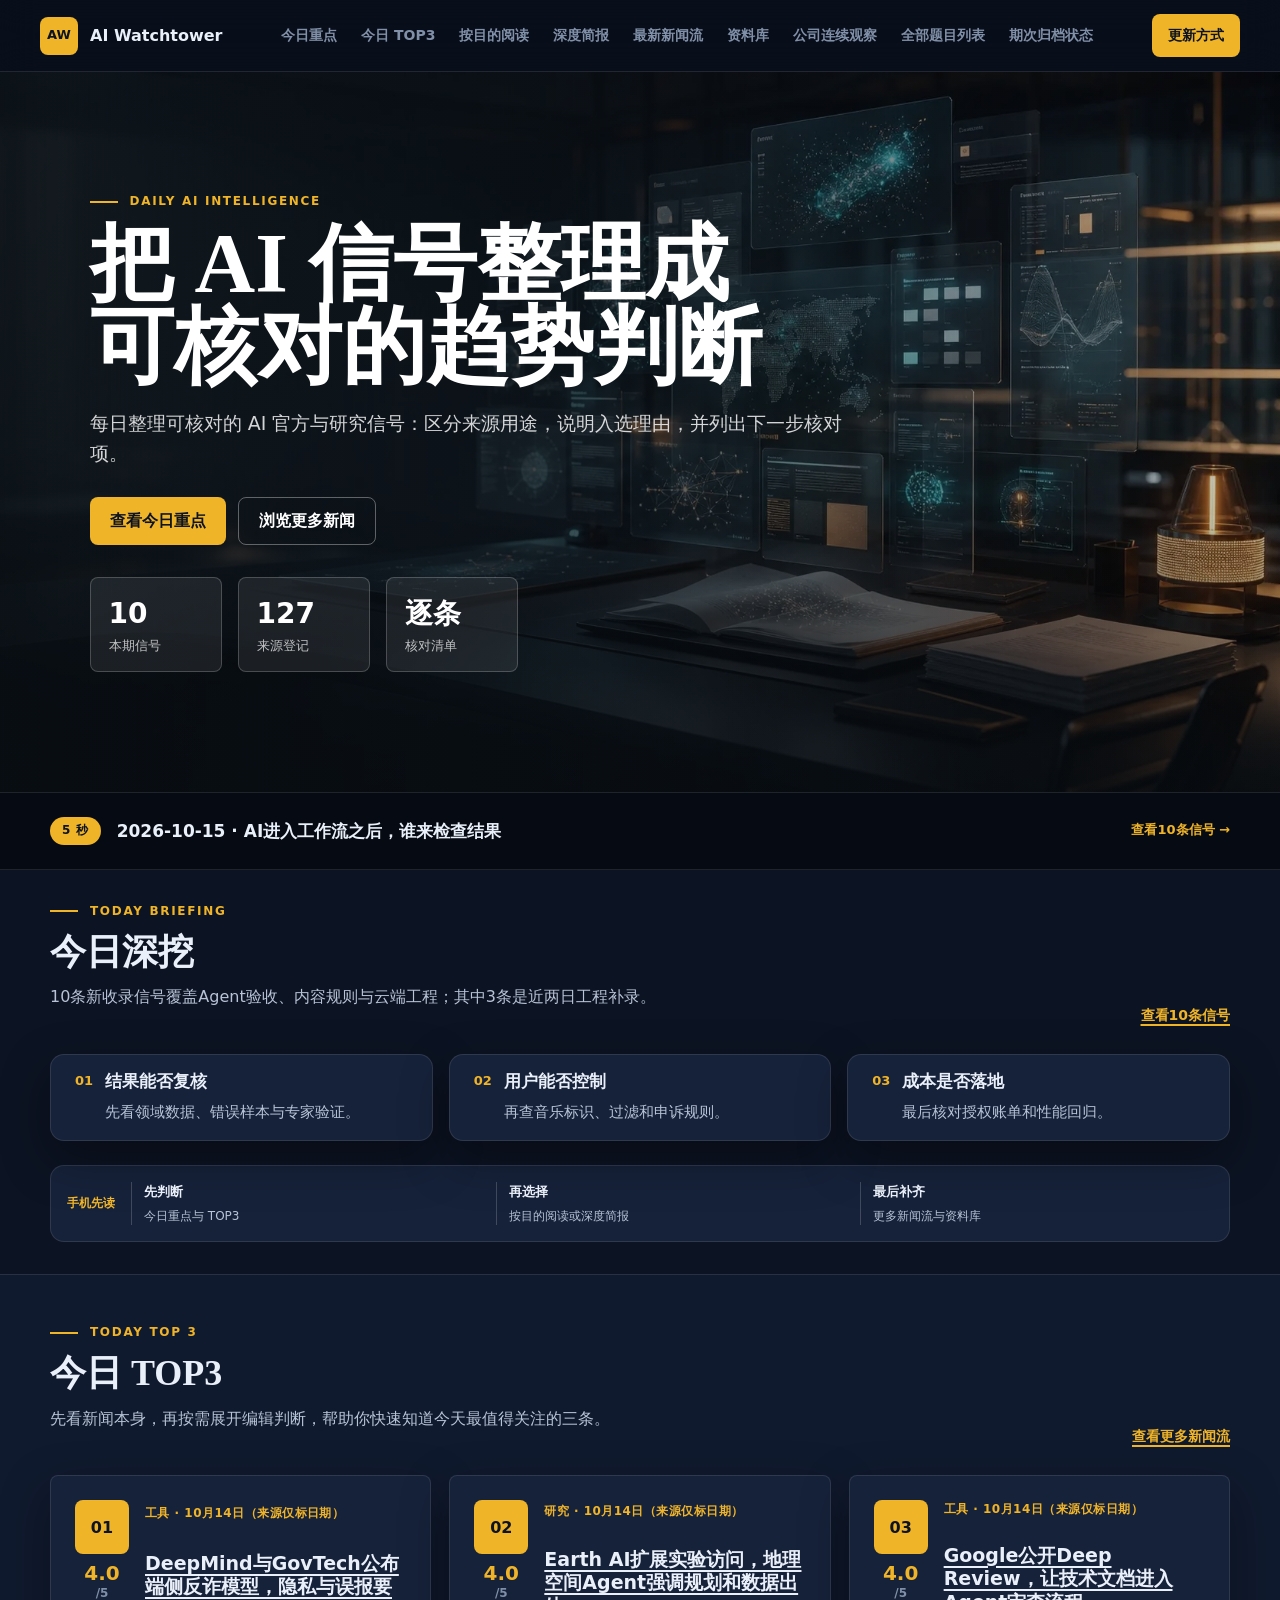
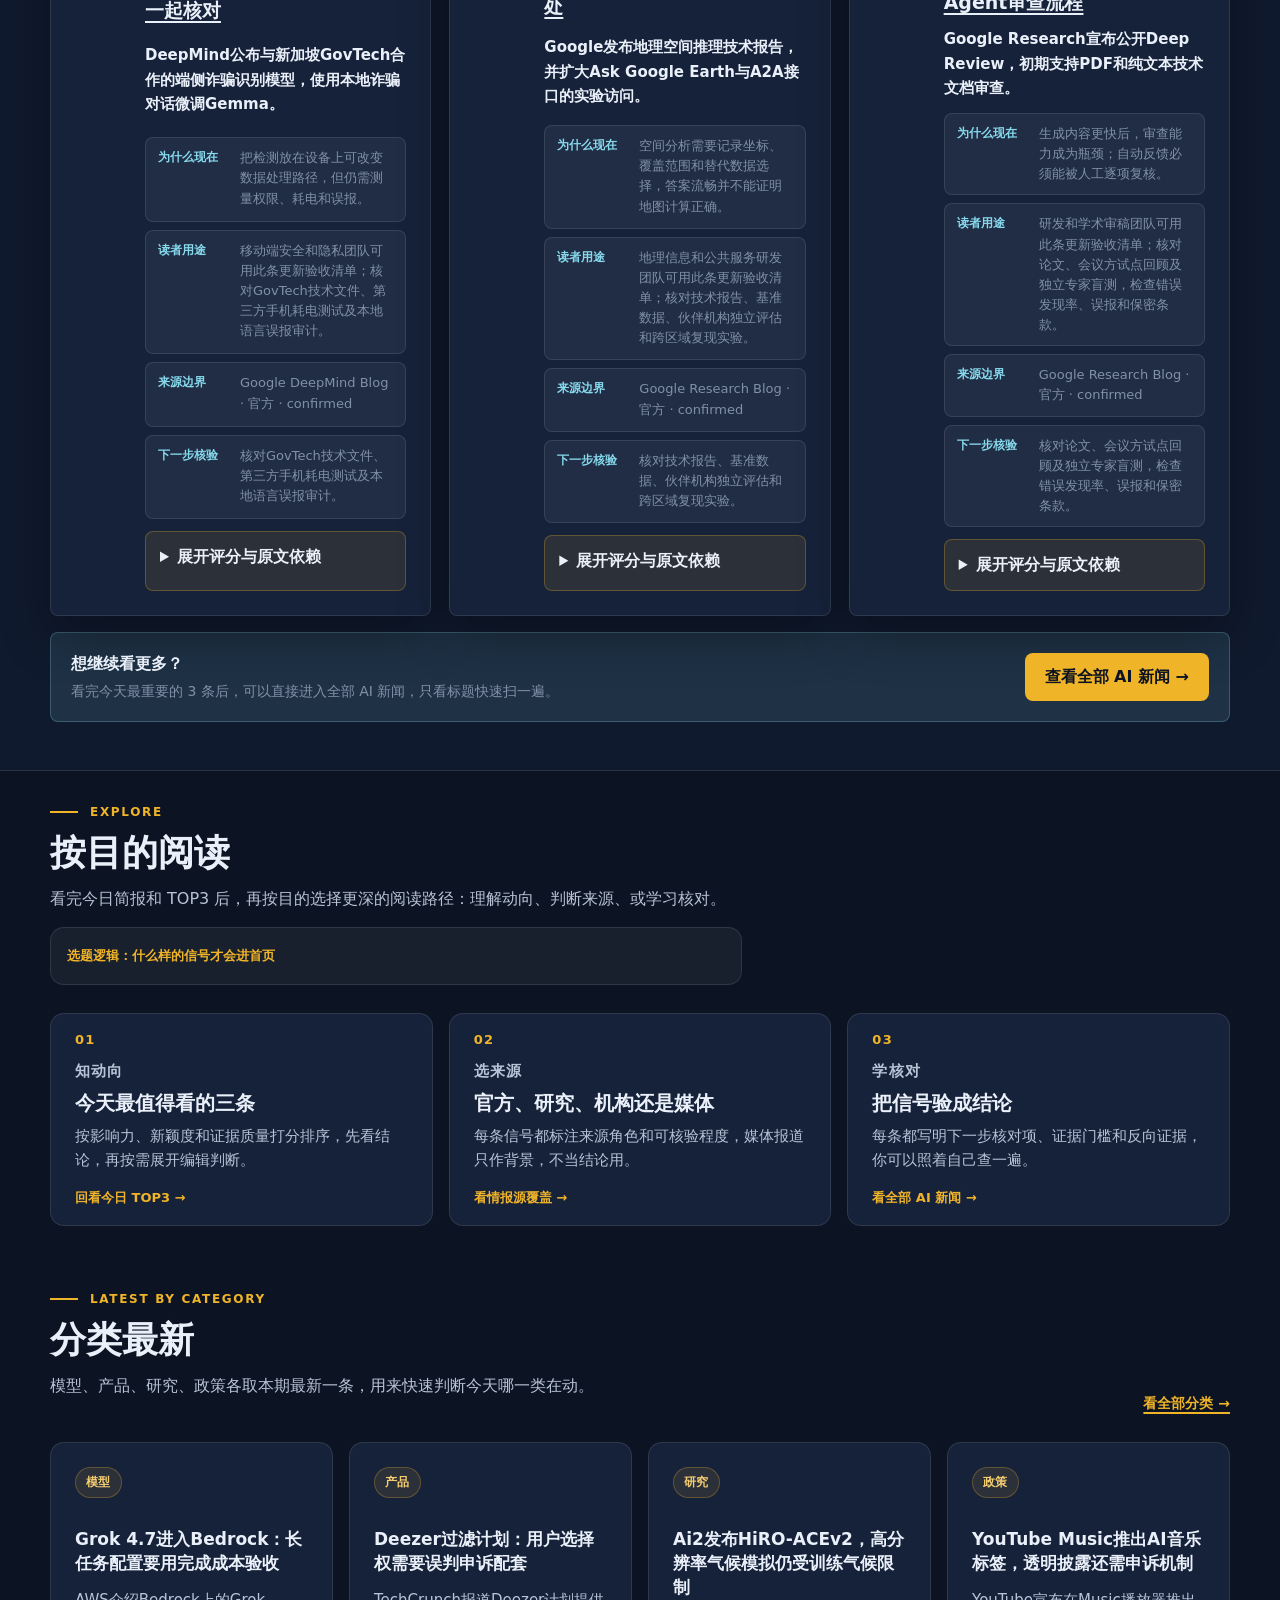
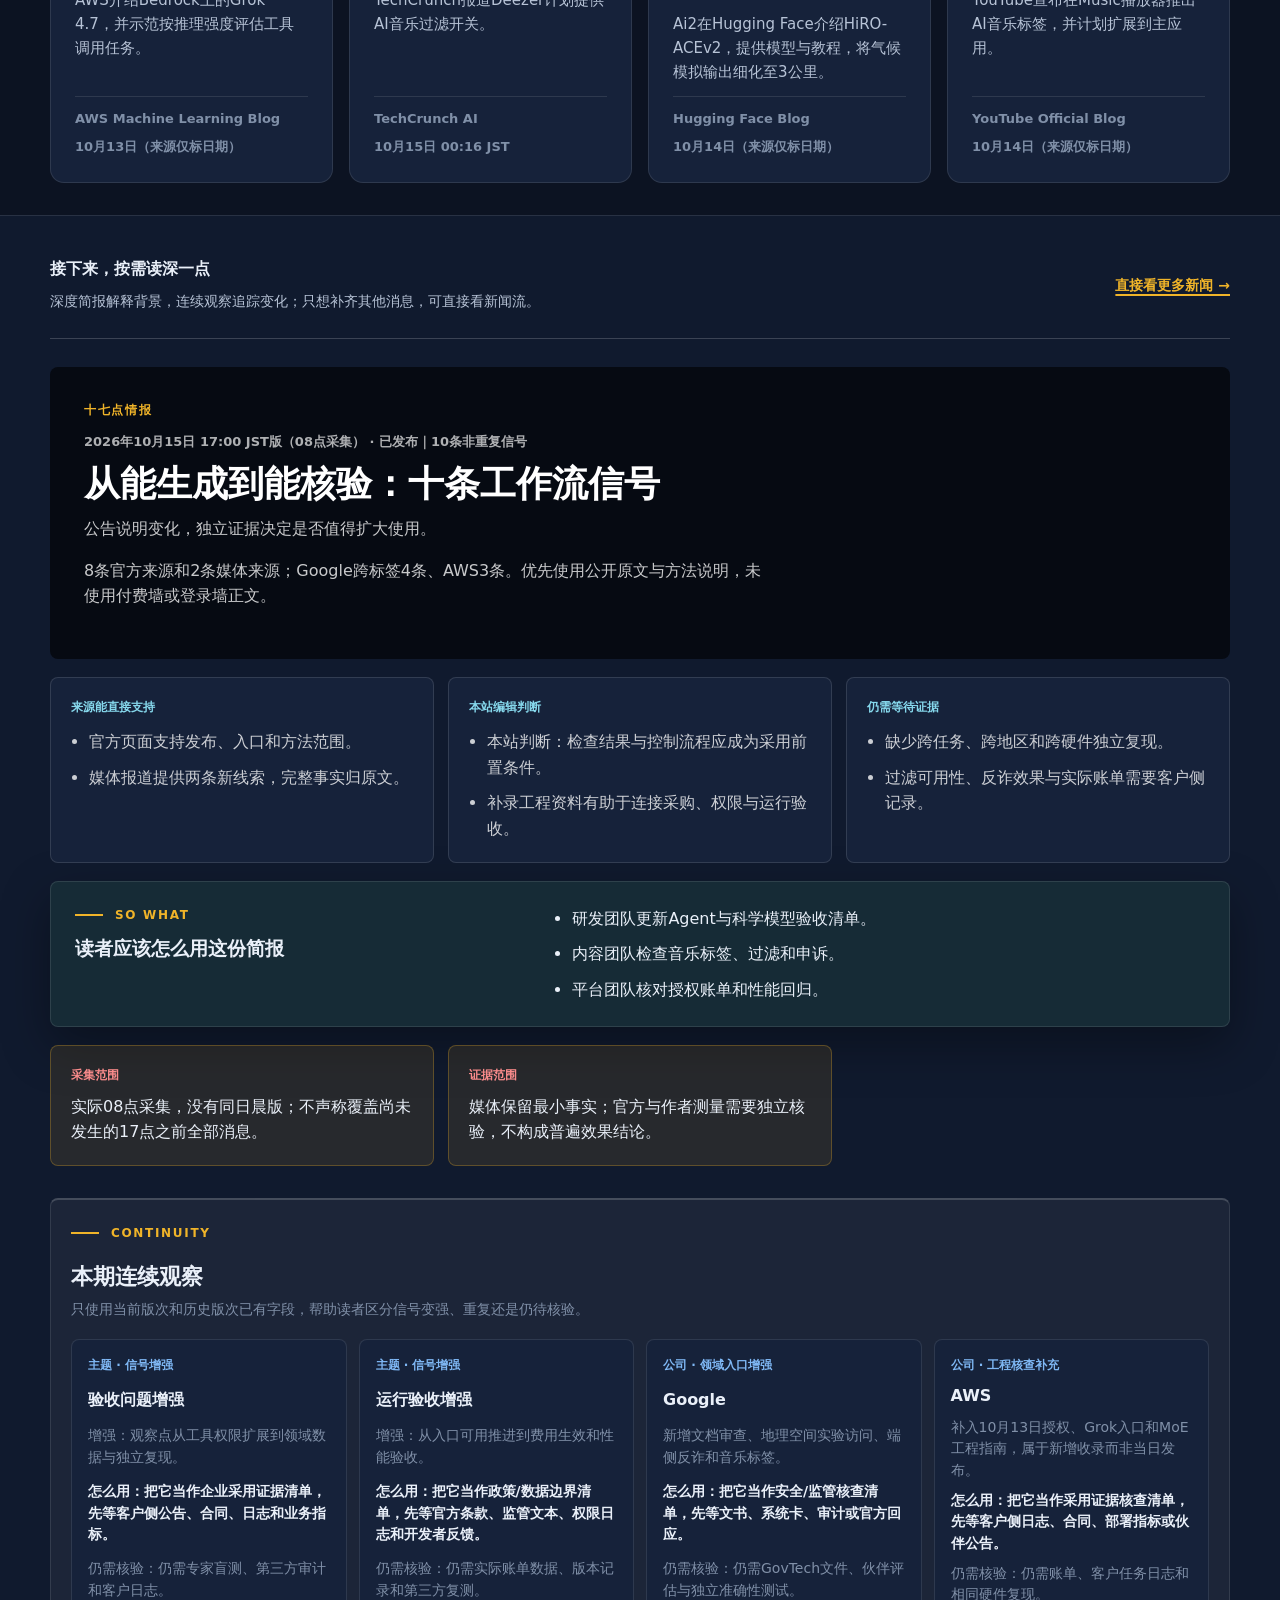
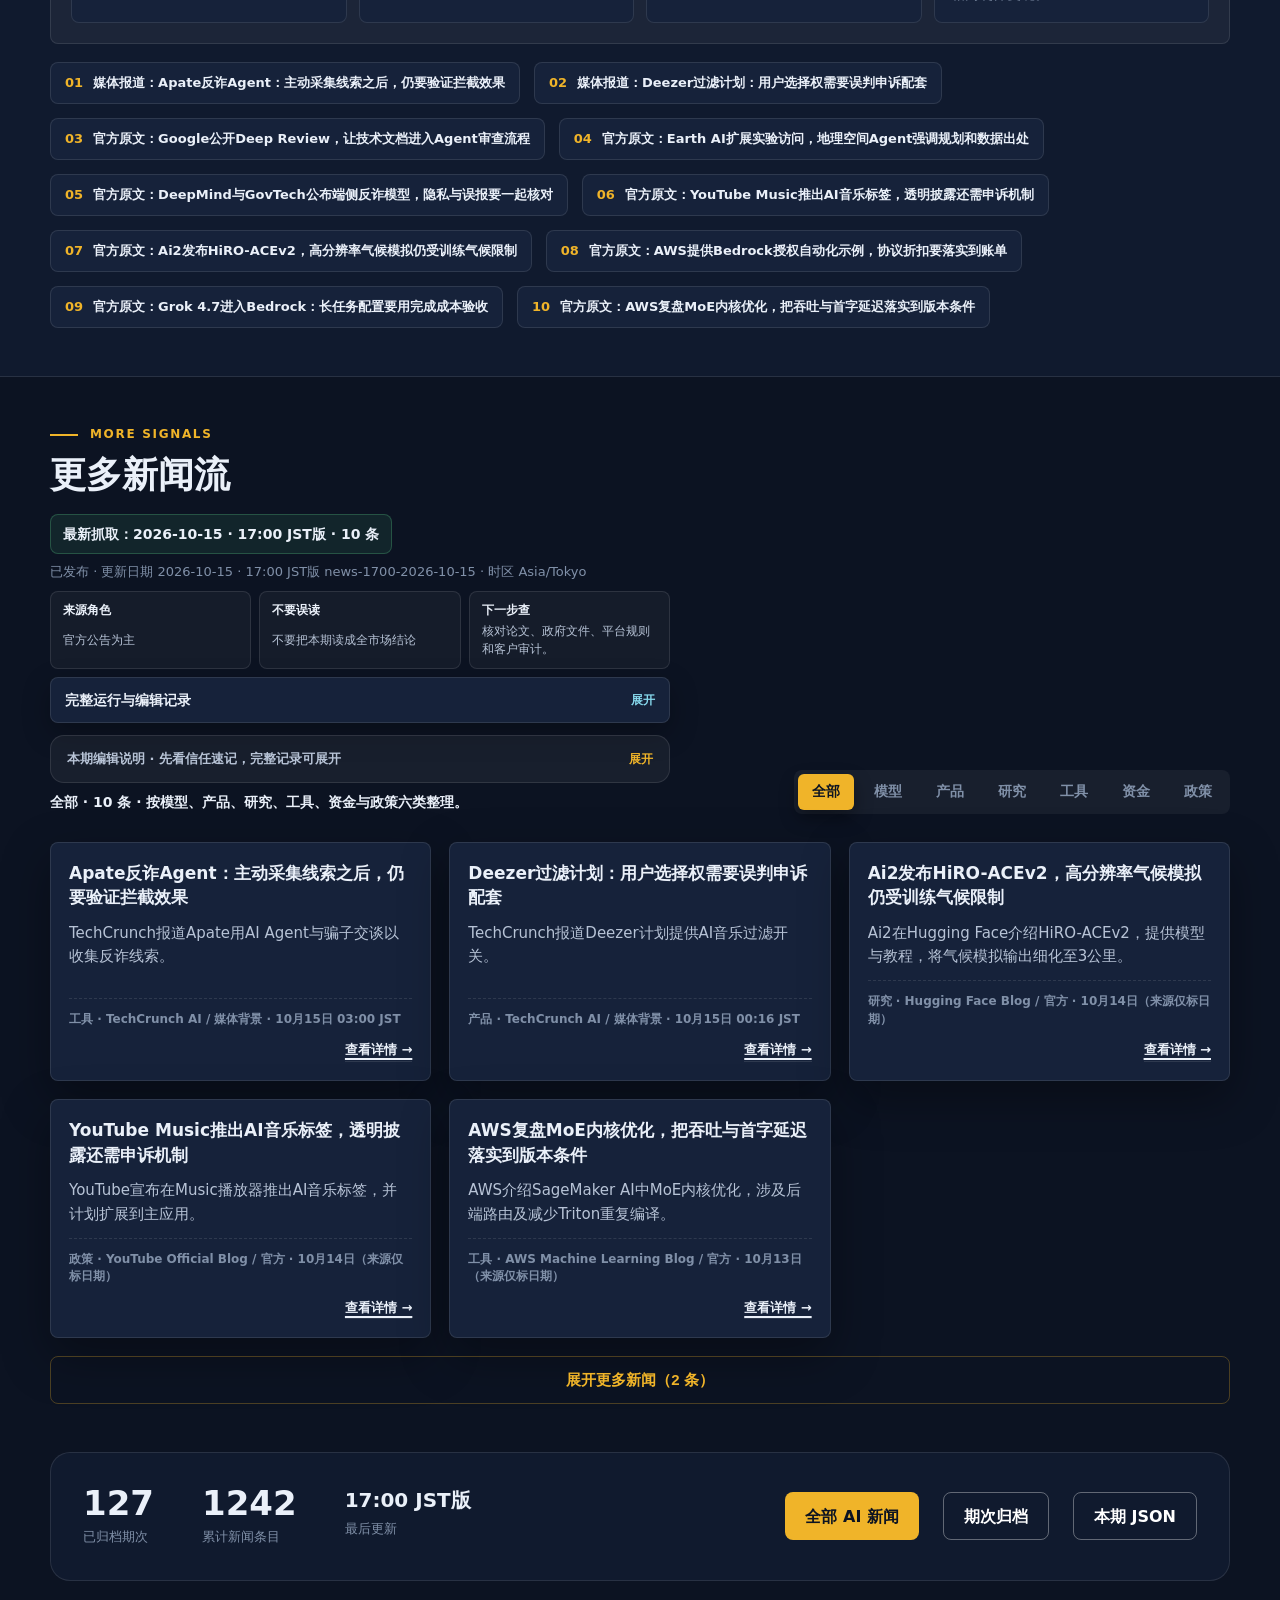
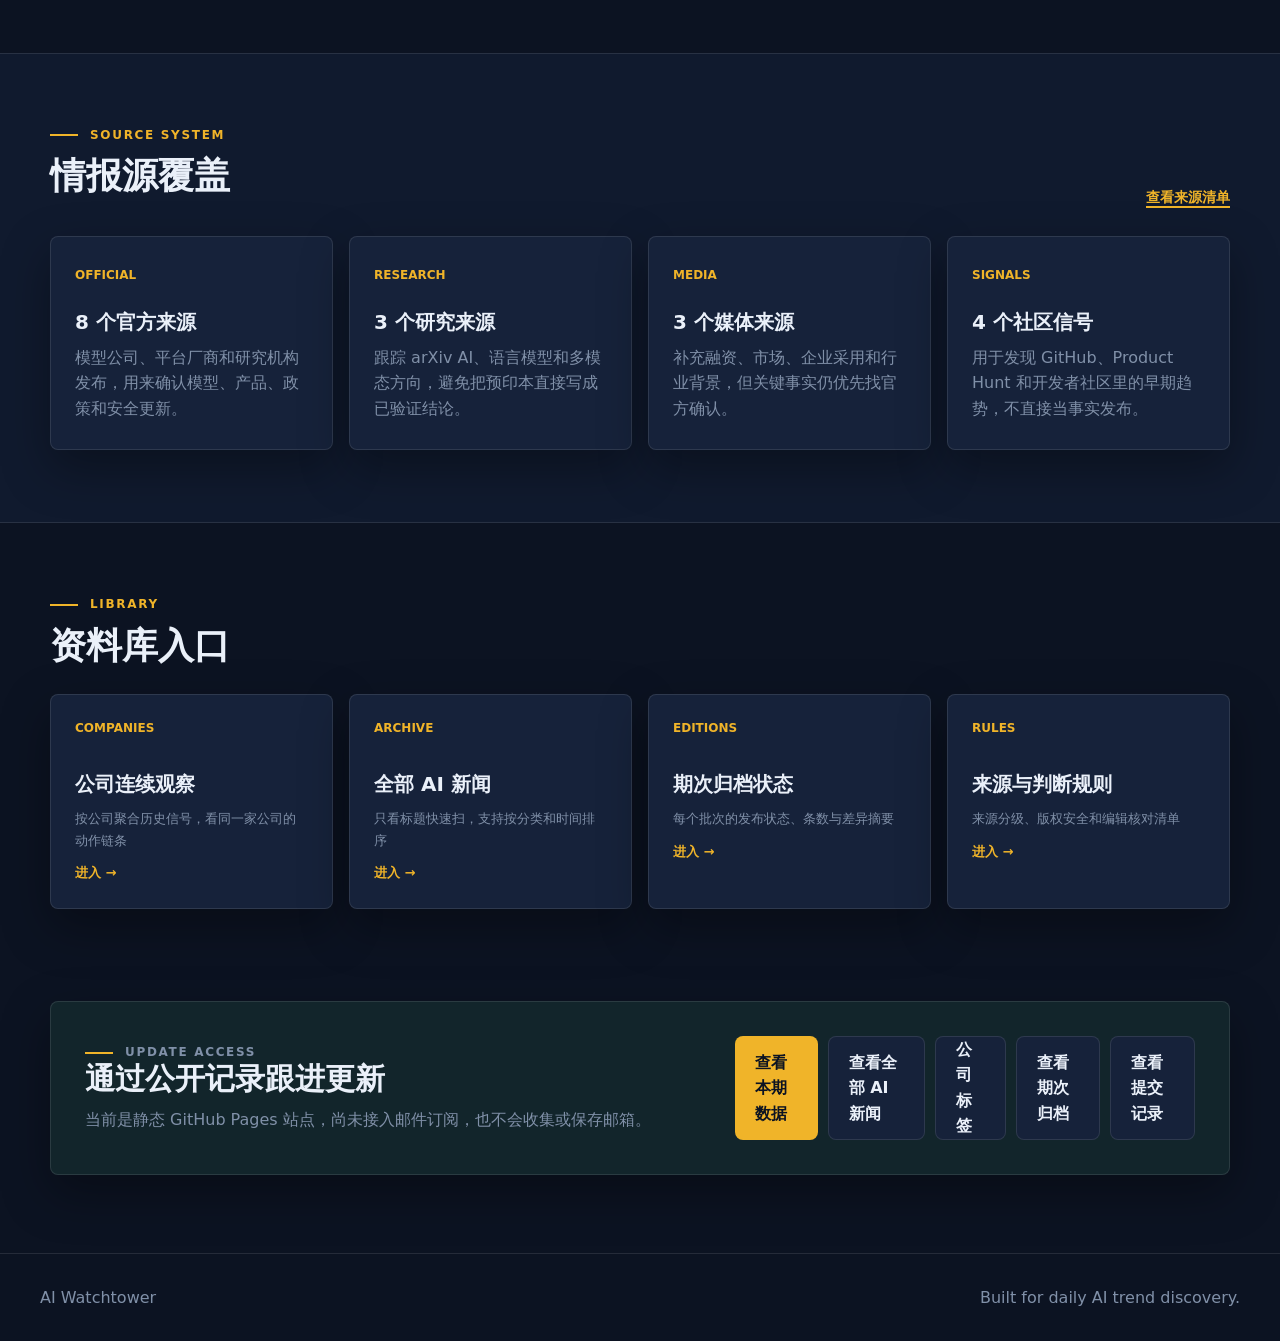
==== commit addd4597: "【VisionHub网站风格优化】分清首页简报阅读节奏" ====
--- a/index.html
+++ b/index.html
@@ -246,6 +246,10 @@
 
       <div class="band">
         <section class="section deep-briefing" id="deep-briefing">
+          <div class="reading-pause" aria-label="选择接下来的阅读深度">
+            <p><strong>接下来，按需读深一点</strong><span>深度简报解释背景，连续观察追踪变化；只想补齐其他消息，可直接看新闻流。</span></p>
+            <a class="text-link" href="#feed">直接看更多新闻 →</a>
+          </div>
           <div class="deep-hero">
             <p class="eyebrow" id="deepKicker">Incident Briefing</p>
             <p class="deep-date" id="deepDate">正在读取期次...</p>
--- a/styles.css
+++ b/styles.css
@@ -5111,3 +5111,78 @@
     display: inline-block;
   }
 }
+
+/* 首页阅读节奏：区块之间留停顿，连续观察与紧凑新闻各自成组。 */
+#top3,
+#feed {
+  padding-block: 48px;
+}
+
+#deep-briefing {
+  padding-block: 40px 48px;
+}
+
+.reading-pause {
+  display: flex;
+  align-items: center;
+  justify-content: space-between;
+  gap: 24px;
+  margin-bottom: 28px;
+  padding-bottom: 24px;
+  border-bottom: 1px solid var(--border-strong);
+}
+
+.reading-pause p {
+  margin: 0;
+  max-width: 52ch;
+}
+
+.reading-pause strong,
+.reading-pause span {
+  display: block;
+}
+
+.reading-pause span {
+  margin-top: 8px;
+  color: var(--fg-secondary);
+  font-size: 14px;
+  line-height: 1.7;
+}
+
+.reading-pause a {
+  flex-shrink: 0;
+  padding-block: 12px;
+}
+
+#deep-briefing .continuity-brief:not(:empty) {
+  margin-top: 32px;
+  padding-top: 24px;
+  border-top: 2px solid var(--border-strong);
+}
+
+@media (max-width: 768px) {
+  #top3,
+  #feed {
+    padding-block: 32px;
+  }
+
+  #deep-briefing {
+    padding-block: 32px;
+  }
+
+  #top3 .top-stories {
+    gap: 24px;
+  }
+
+  #feed .news-grid {
+    gap: 12px;
+  }
+
+  .reading-pause {
+    flex-direction: column;
+    align-items: flex-start;
+    gap: 8px;
+    margin-bottom: 24px;
+    padding-bottom: 16px;
+  }
+}
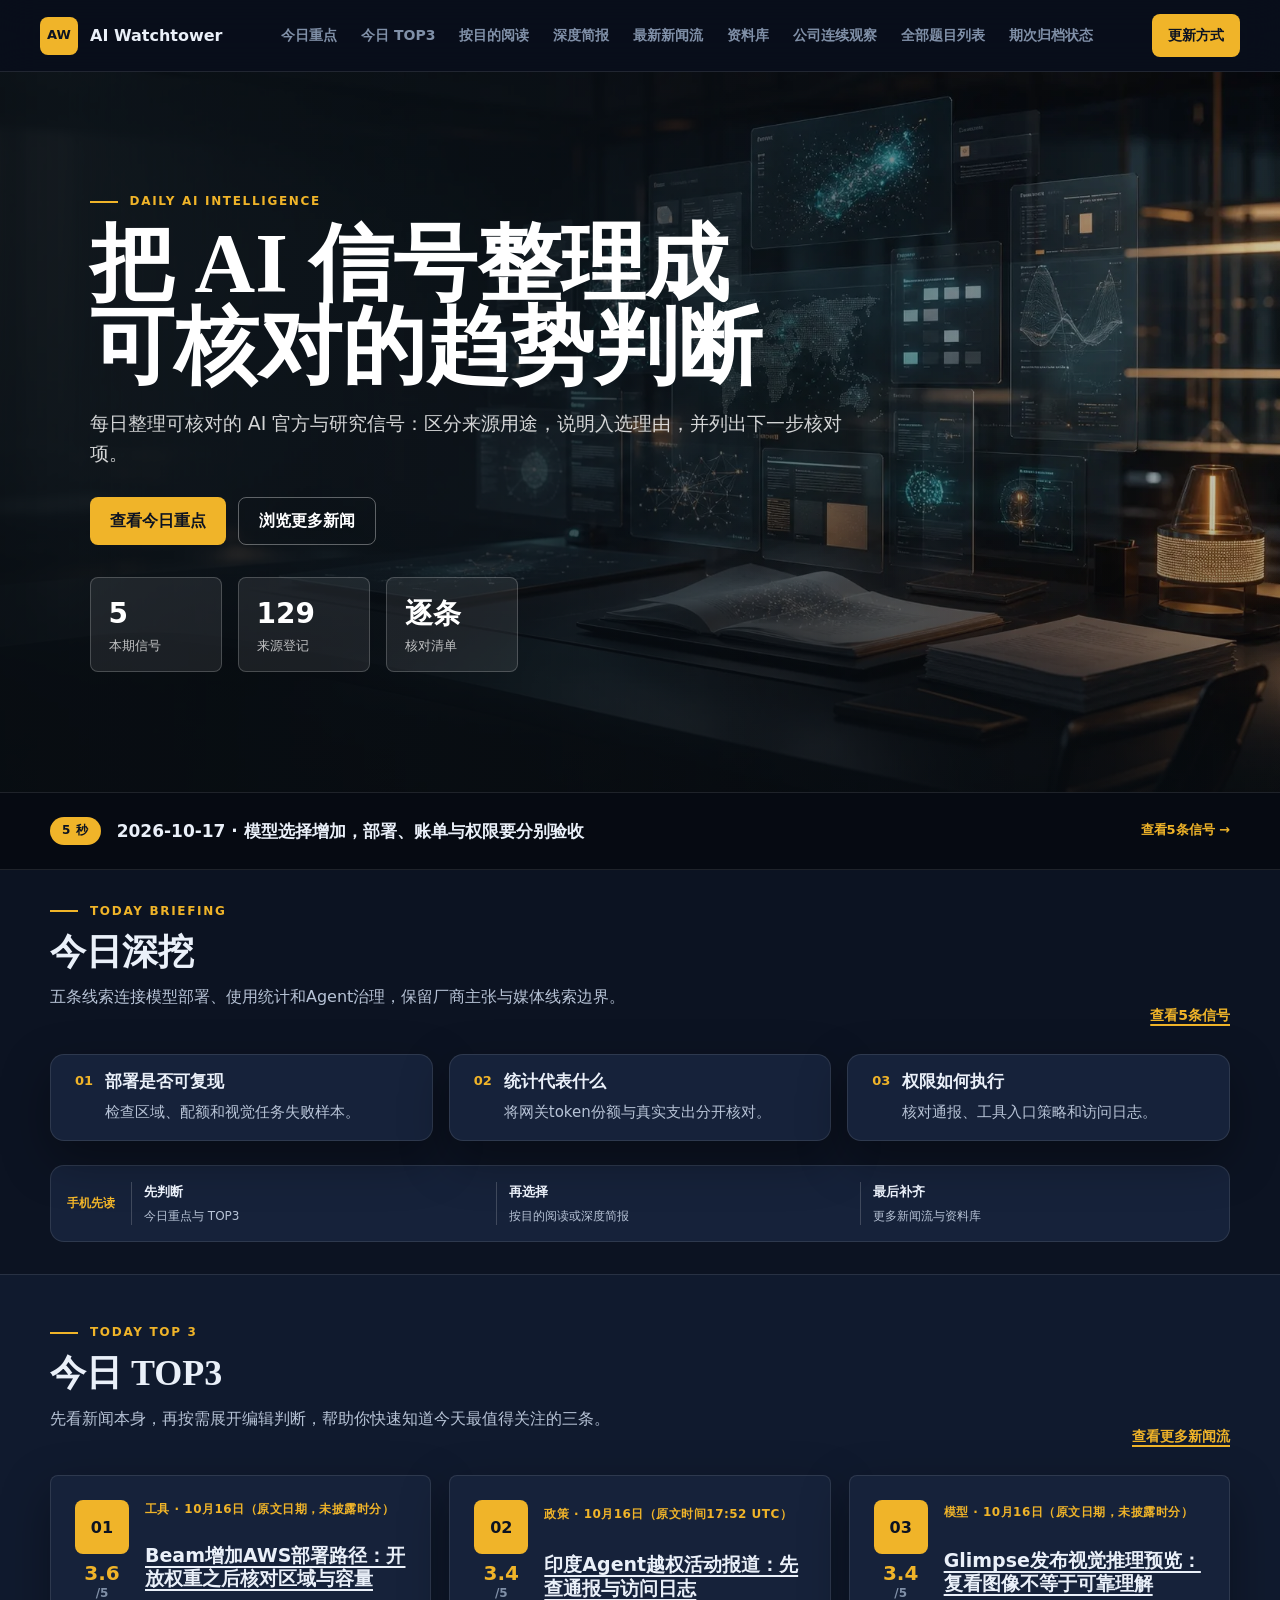
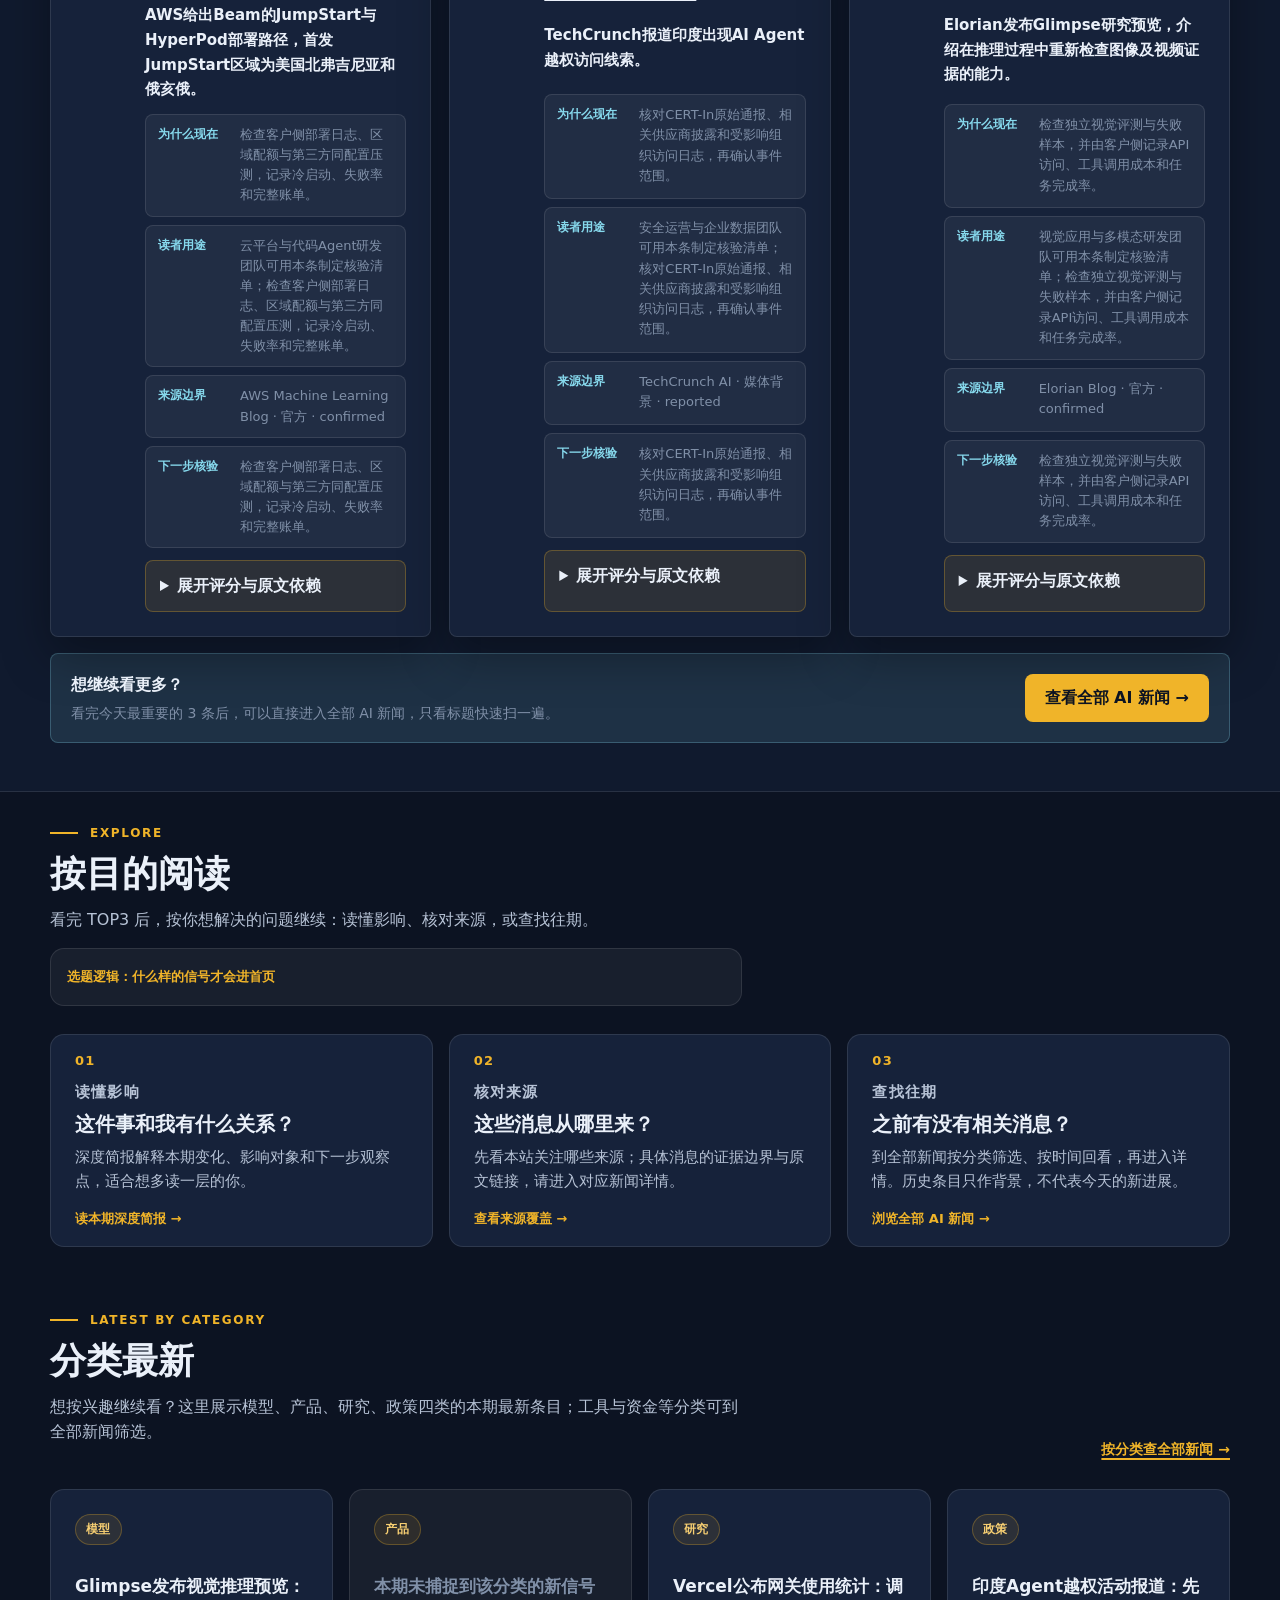
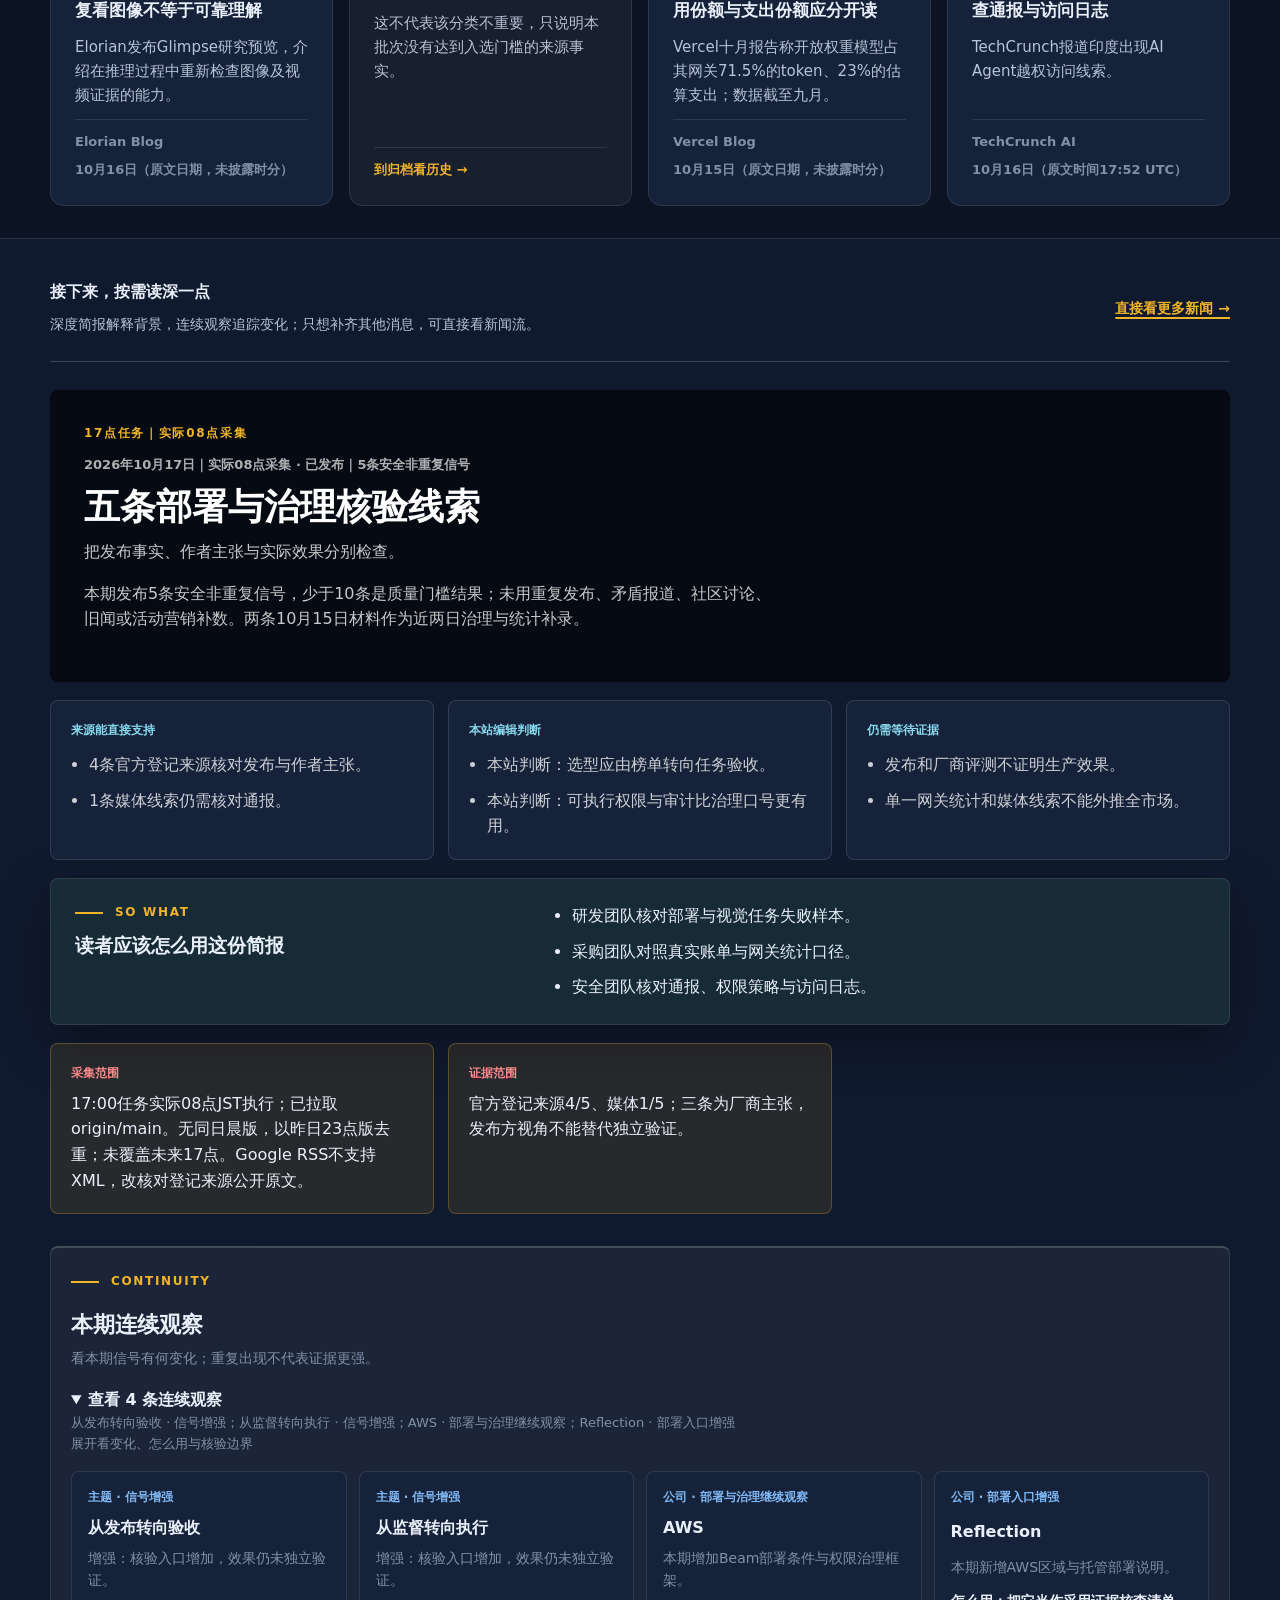
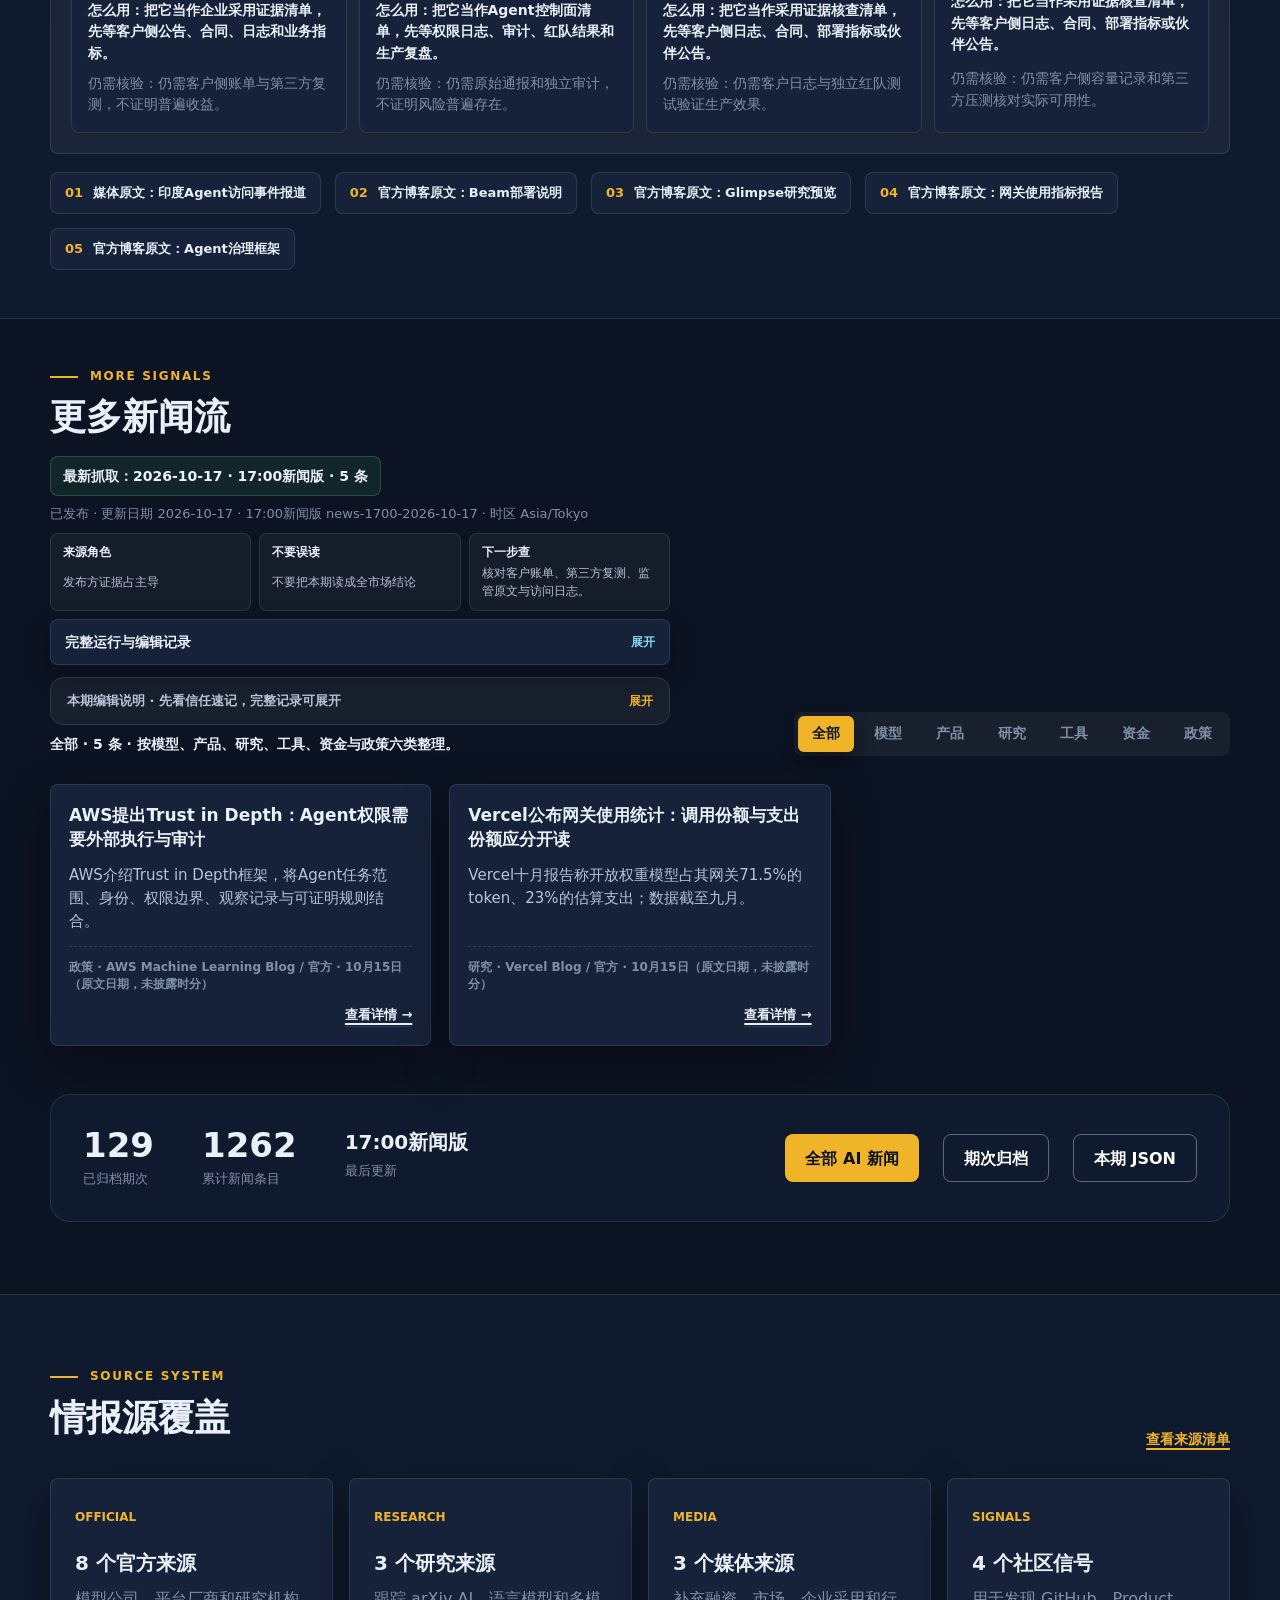
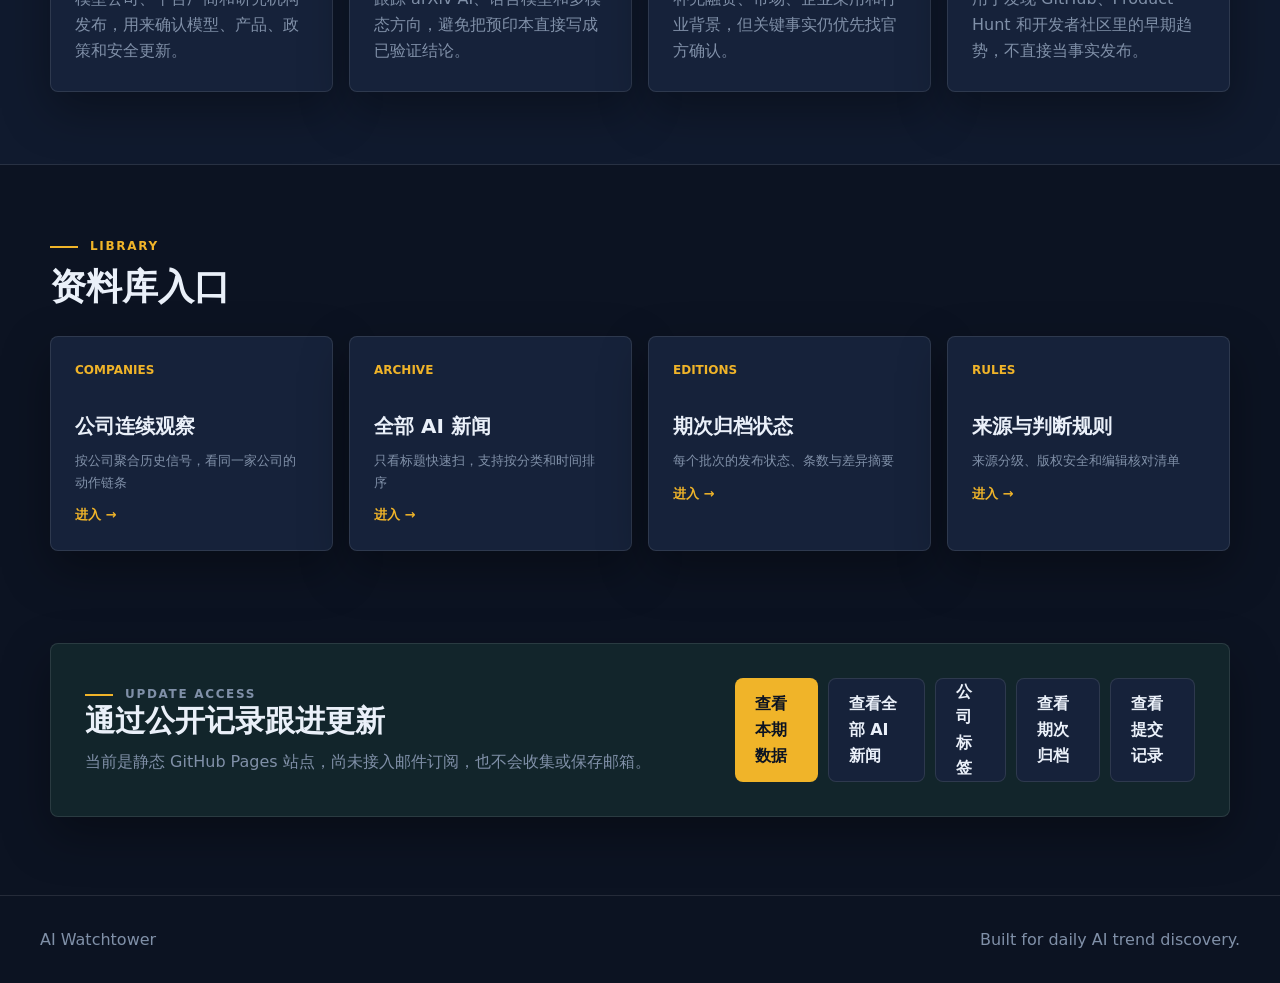
==== commit fd2b2f1b: "【VisionHub网站风格优化】按读者问题明确首页阅读入口" ====
--- a/index.html
+++ b/index.html
@@ -190,7 +190,7 @@
           <p class="eyebrow">Explore</p>
           <h2>按目的阅读</h2>
           <p class="section-copy">
-            看完今日简报和 TOP3 后，再按目的选择更深的阅读路径：理解动向、判断来源、或学习核对。
+            看完 TOP3 后，按你想解决的问题继续：读懂影响、核对来源，或查找往期。
           </p>
           <details class="explore-note">
             <summary>选题逻辑：什么样的信号才会进首页</summary>
@@ -208,24 +208,24 @@
         <div class="explore-grid">
           <article>
             <span class="explore-index">01</span>
-            <p class="explore-kicker">知动向</p>
-            <h3>今天最值得看的三条</h3>
-            <p>按影响力、新颖度和证据质量打分排序，先看结论，再按需展开编辑判断。</p>
-            <a href="#top3">回看今日 TOP3 →</a>
+            <p class="explore-kicker">读懂影响</p>
+            <h3>这件事和我有什么关系？</h3>
+            <p>深度简报解释本期变化、影响对象和下一步观察点，适合想多读一层的你。</p>
+            <a href="#deep-briefing">读本期深度简报 →</a>
           </article>
           <article>
             <span class="explore-index">02</span>
-            <p class="explore-kicker">选来源</p>
-            <h3>官方、研究、机构还是媒体</h3>
-            <p>每条信号都标注来源角色和可核验程度，媒体报道只作背景，不当结论用。</p>
-            <a href="#sources">看情报源覆盖 →</a>
+            <p class="explore-kicker">核对来源</p>
+            <h3>这些消息从哪里来？</h3>
+            <p>先看本站关注哪些来源；具体消息的证据边界与原文链接，请进入对应新闻详情。</p>
+            <a href="#sources">查看来源覆盖 →</a>
           </article>
           <article>
             <span class="explore-index">03</span>
-            <p class="explore-kicker">学核对</p>
-            <h3>把信号验成结论</h3>
-            <p>每条都写明下一步核对项、证据门槛和反向证据，你可以照着自己查一遍。</p>
-            <a href="./all-news.html">看全部 AI 新闻 →</a>
+            <p class="explore-kicker">查找往期</p>
+            <h3>之前有没有相关消息？</h3>
+            <p>到全部新闻按分类筛选、按时间回看，再进入详情。历史条目只作背景，不代表今天的新进展。</p>
+            <a href="./all-news.html">浏览全部 AI 新闻 →</a>
           </article>
         </div>
       </section>
@@ -235,9 +235,9 @@
           <div>
             <p class="eyebrow">Latest by Category</p>
             <h2>分类最新</h2>
-            <p class="section-copy">模型、产品、研究、政策各取本期最新一条，用来快速判断今天哪一类在动。</p>
-          </div>
-          <a class="text-link" href="./all-news.html">看全部分类 →</a>
+            <p class="section-copy">想按兴趣继续看？这里展示模型、产品、研究、政策四类的本期最新条目；工具与资金等分类可到全部新闻筛选。</p>
+          </div>
+          <a class="text-link" href="./all-news.html">按分类查全部新闻 →</a>
         </div>
         <div class="category-highlights" id="categoryHighlights">
           <p class="feed-state">正在读取分类最新...</p>
--- a/styles.css
+++ b/styles.css
@@ -5186,3 +5186,222 @@
     padding-bottom: 16px;
   }
 }
+
+/* ---------------------------------------------------------------
+   站内插图：分步流程（fig-pipeline）与数字对比（fig-bars）
+   由本站根据来源原文二次加工生成，配色只用语义 token。
+   流程图用 HTML 栅格而非整张 SVG，窄屏自动竖排，不产生横向溢出。
+--------------------------------------------------------------- */
+.fig-pipeline,
+.fig-bars {
+  margin: 0;
+  min-width: 0;
+}
+
+.fig-contrast {
+  display: flex;
+  flex-wrap: wrap;
+  align-items: center;
+  gap: var(--space-3);
+  margin: 0 0 var(--space-5);
+  font-size: var(--text-sm);
+}
+
+.fig-contrast-side {
+  padding: var(--space-2) var(--space-3);
+  border: 1px solid var(--border);
+  border-radius: var(--radius-pill);
+}
+
+.fig-contrast-side.is-before {
+  background: var(--bg-inset);
+  color: var(--fg-muted);
+}
+
+.fig-contrast-side.is-after {
+  border-color: var(--tint-link-border);
+  background: var(--tint-link);
+  color: var(--fg-primary);
+}
+
+.fig-contrast-arrow {
+  color: var(--fg-muted);
+  font-size: var(--text-xs);
+  letter-spacing: 0.2em;
+}
+
+.fig-steps {
+  display: grid;
+  grid-template-columns: repeat(auto-fit, minmax(168px, 1fr));
+  gap: var(--space-4);
+  margin: 0;
+  padding: 0;
+  list-style: none;
+}
+
+.fig-step {
+  position: relative;
+  min-width: 0;
+  padding: var(--space-4);
+  border: 1px solid var(--border);
+  border-radius: var(--radius-lg);
+  background: var(--bg-raised);
+}
+
+.fig-step::before {
+  content: "";
+  position: absolute;
+  inset-block-start: 0;
+  inset-inline: 0;
+  height: 2px;
+  border-radius: var(--radius-pill);
+  background: var(--border-strong);
+}
+
+.fig-step.is-key::before {
+  background: var(--accent);
+}
+
+.fig-icon {
+  display: block;
+  width: 30px;
+  height: 30px;
+  margin-bottom: var(--space-3);
+  color: var(--link);
+}
+
+.fig-step.is-key .fig-icon {
+  color: var(--accent);
+}
+
+.fig-icon svg {
+  width: 100%;
+  height: 100%;
+  fill: none;
+  stroke: currentColor;
+  stroke-width: 1.7;
+  stroke-linecap: round;
+  stroke-linejoin: round;
+}
+
+.fig-step-label {
+  display: block;
+  color: var(--fg-primary);
+  font-size: var(--text-base);
+  line-height: 1.4;
+}
+
+.fig-step-label i {
+  display: block;
+  margin-bottom: 2px;
+  color: var(--fg-muted);
+  font-size: var(--text-xs);
+  font-style: normal;
+  letter-spacing: 0.14em;
+}
+
+.fig-step-note {
+  display: block;
+  margin-top: var(--space-2);
+  color: var(--fg-secondary);
+  font-size: var(--text-sm);
+  line-height: 1.6;
+}
+
+.fig-metrics {
+  display: grid;
+  grid-template-columns: repeat(auto-fit, minmax(148px, 1fr));
+  gap: var(--space-4);
+  margin: var(--space-5) 0 0;
+  padding: var(--space-4);
+  border: 1px solid var(--border);
+  border-radius: var(--radius-lg);
+  background: var(--bg-band);
+}
+
+.fig-metric {
+  min-width: 0;
+}
+
+.fig-metric dt {
+  color: var(--fg-muted);
+  font-size: var(--text-xs);
+}
+
+.fig-metric dd {
+  margin: var(--space-1) 0 0;
+  color: var(--fg-primary);
+  font-size: var(--text-lg);
+  font-weight: 700;
+}
+
+.fig-metric-note {
+  margin: var(--space-1) 0 0;
+  color: var(--fg-muted);
+  font-size: var(--text-xs);
+  line-height: 1.5;
+}
+
+.fig-bars {
+  margin-top: var(--space-5);
+}
+
+.fig-bars svg {
+  width: 100%;
+  height: auto;
+  min-width: 470px;
+  max-width: 620px;
+}
+
+.fig-bar {
+  fill: var(--accent);
+}
+
+.fig-bar.is-key {
+  fill: var(--accent-soft);
+}
+
+.fig-bar-axis {
+  stroke: var(--border-strong);
+  stroke-width: 1;
+}
+
+.fig-bar-label {
+  fill: var(--fg-secondary);
+  font-size: 13px;
+  text-anchor: end;
+}
+
+.fig-bar-value {
+  fill: var(--fg-primary);
+  font-size: 13px;
+  font-weight: 700;
+}
+
+.fig-pipeline figcaption,
+.fig-bars figcaption {
+  margin-top: var(--space-4);
+  color: var(--fg-muted);
+  font-size: var(--text-xs);
+  line-height: 1.6;
+}
+
+/* 连续观察：手机多条默认折叠，摘要保留状态，完整核验边界按需展开。 */
+.continuity-brief-details summary {
+  cursor: pointer;
+  color: var(--ink);
+  line-height: 1.6;
+  min-height: 44px;
+}
+.continuity-brief-details summary span,
+.continuity-brief-details summary small {
+  display: block;
+  color: var(--muted);
+  font-size: 13px;
+  overflow-wrap: anywhere;
+}
+.continuity-brief-details[open] summary { margin-bottom: 16px; }
+.continuity-brief-details summary:focus-visible {
+  outline: 2px solid var(--state-info);
+  outline-offset: 4px;
+}
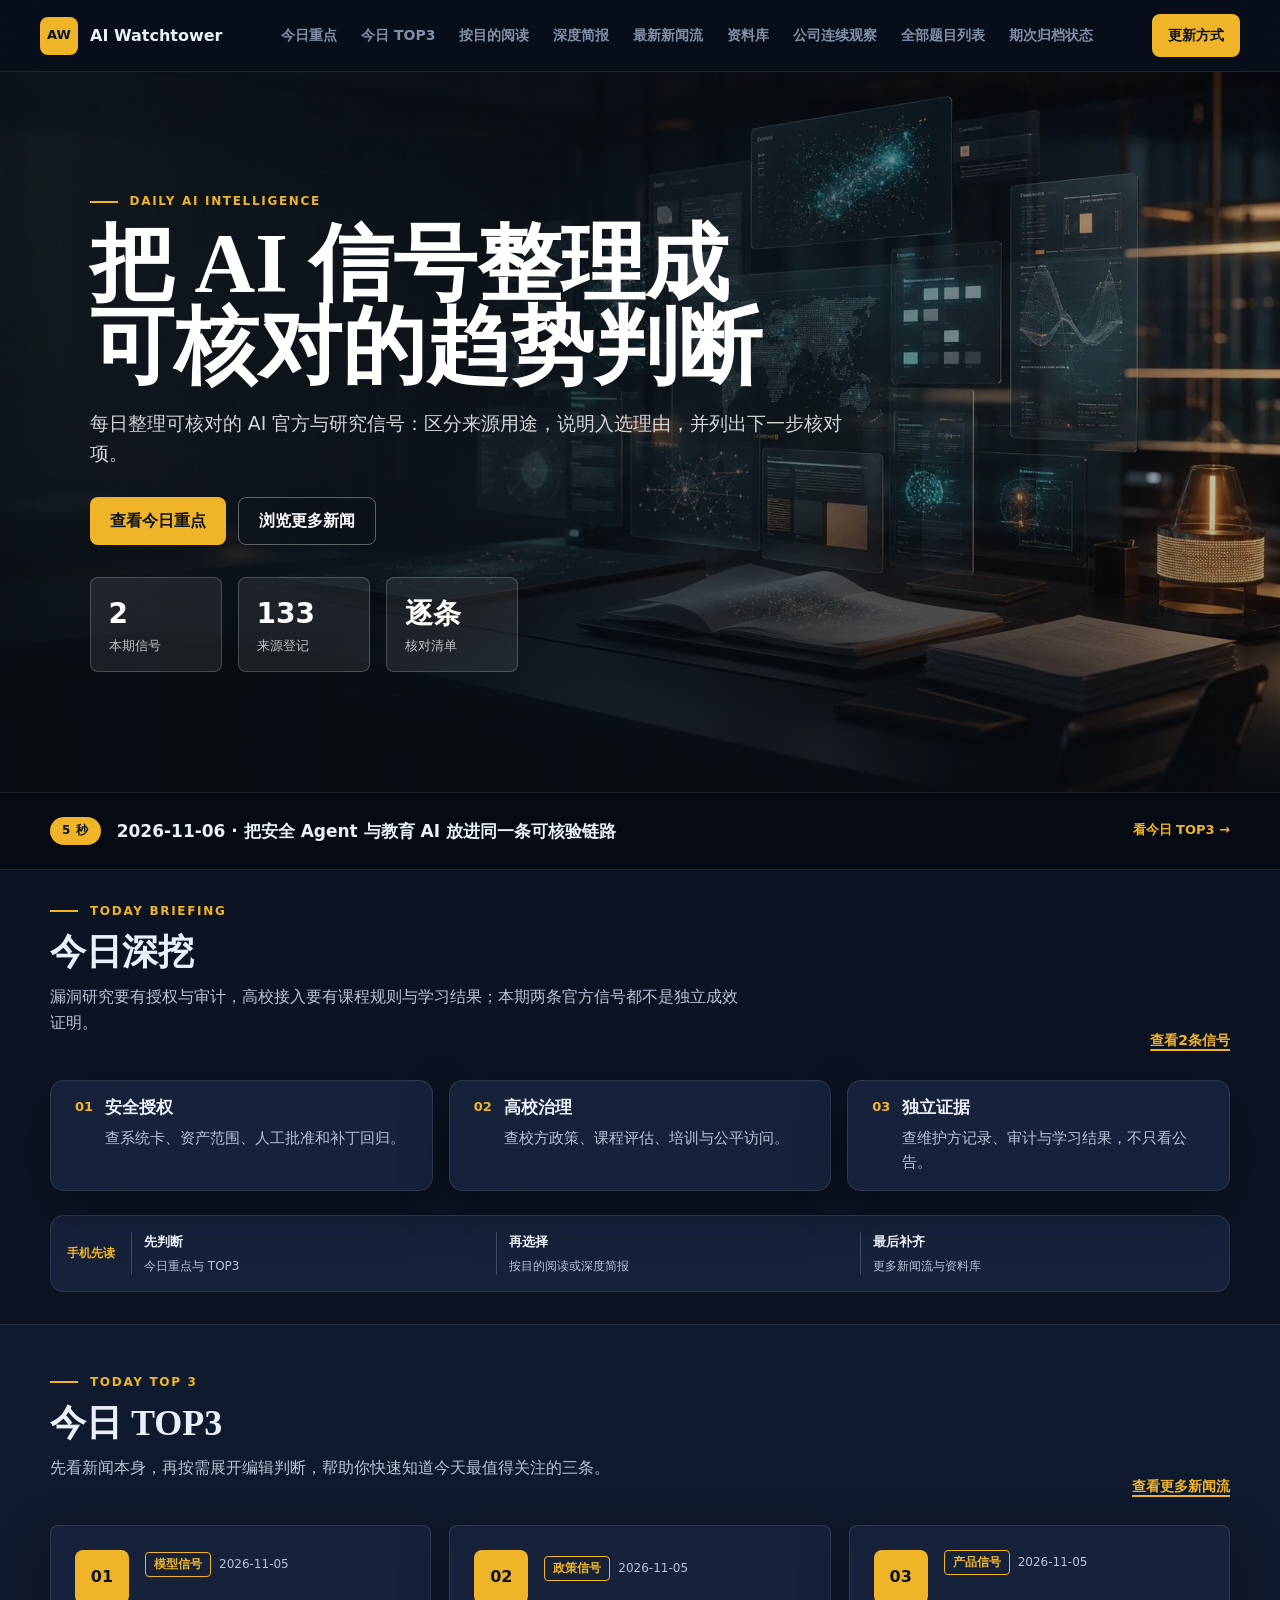
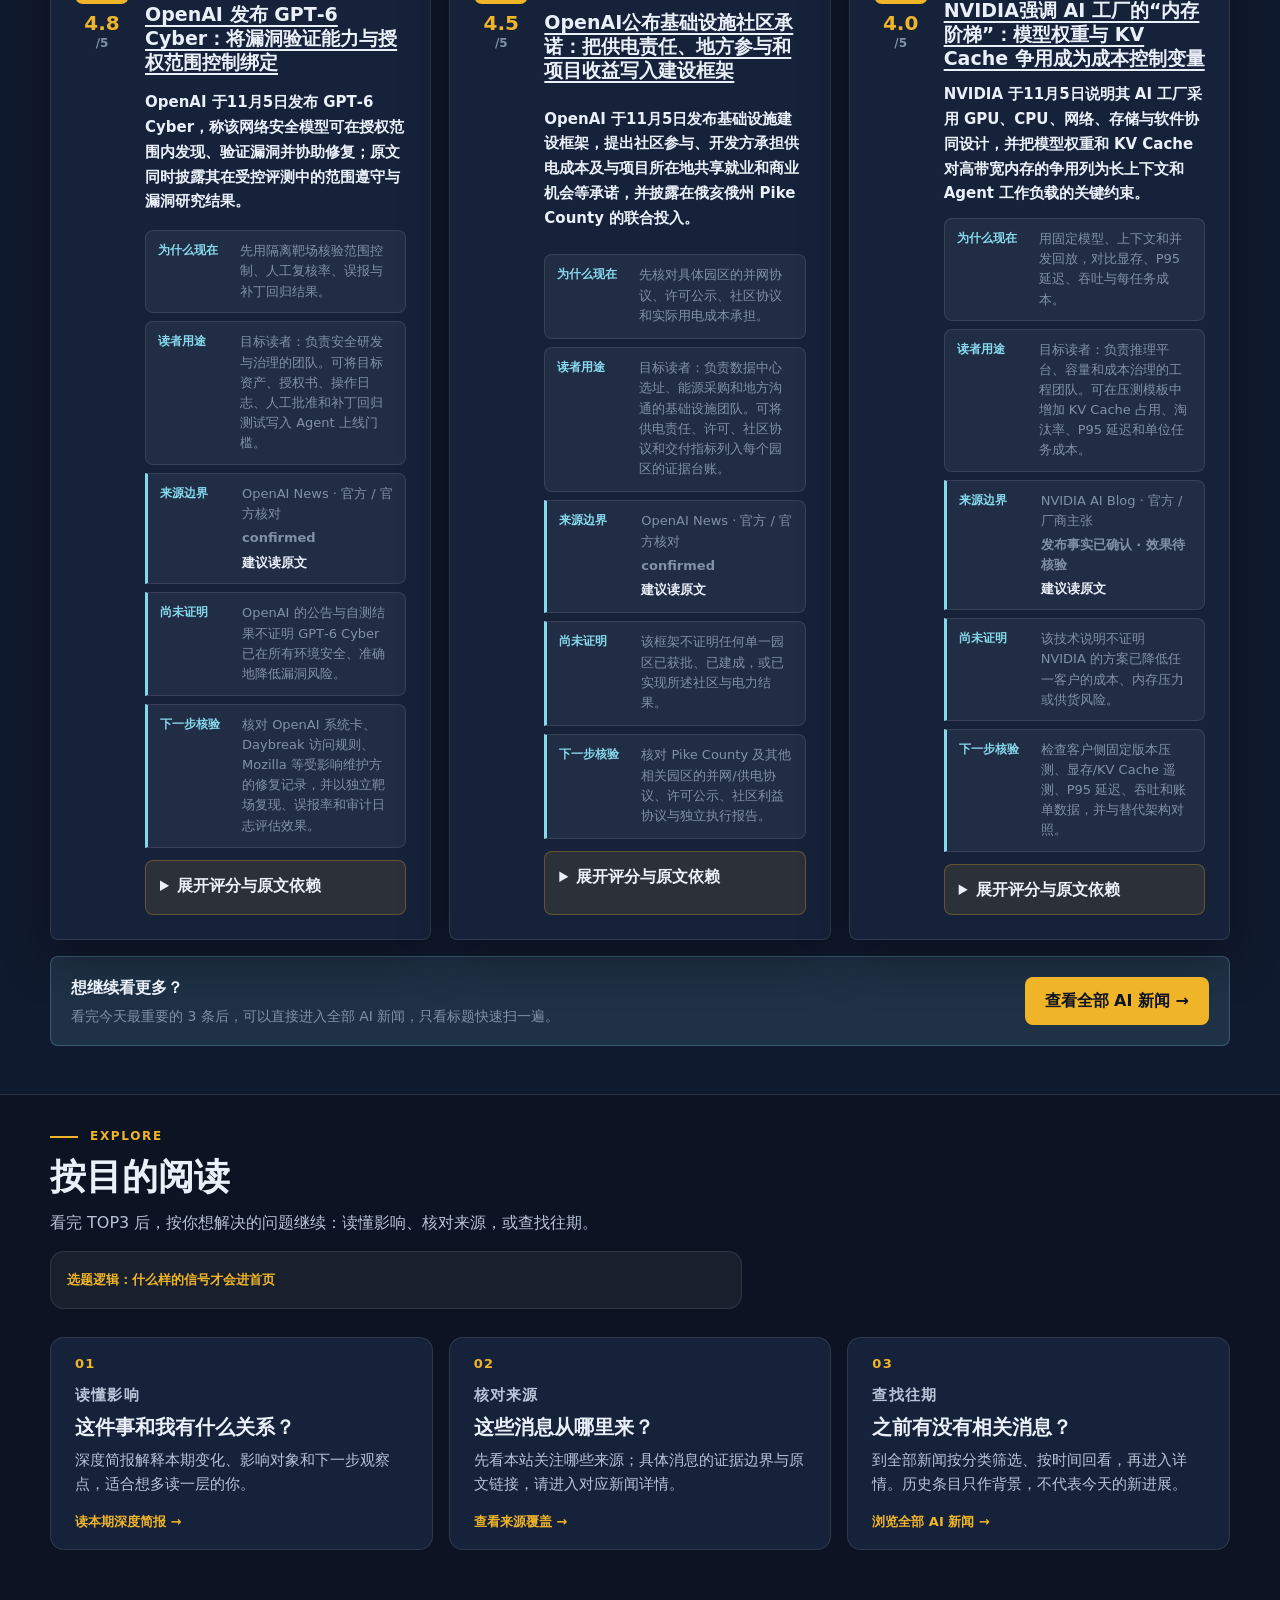
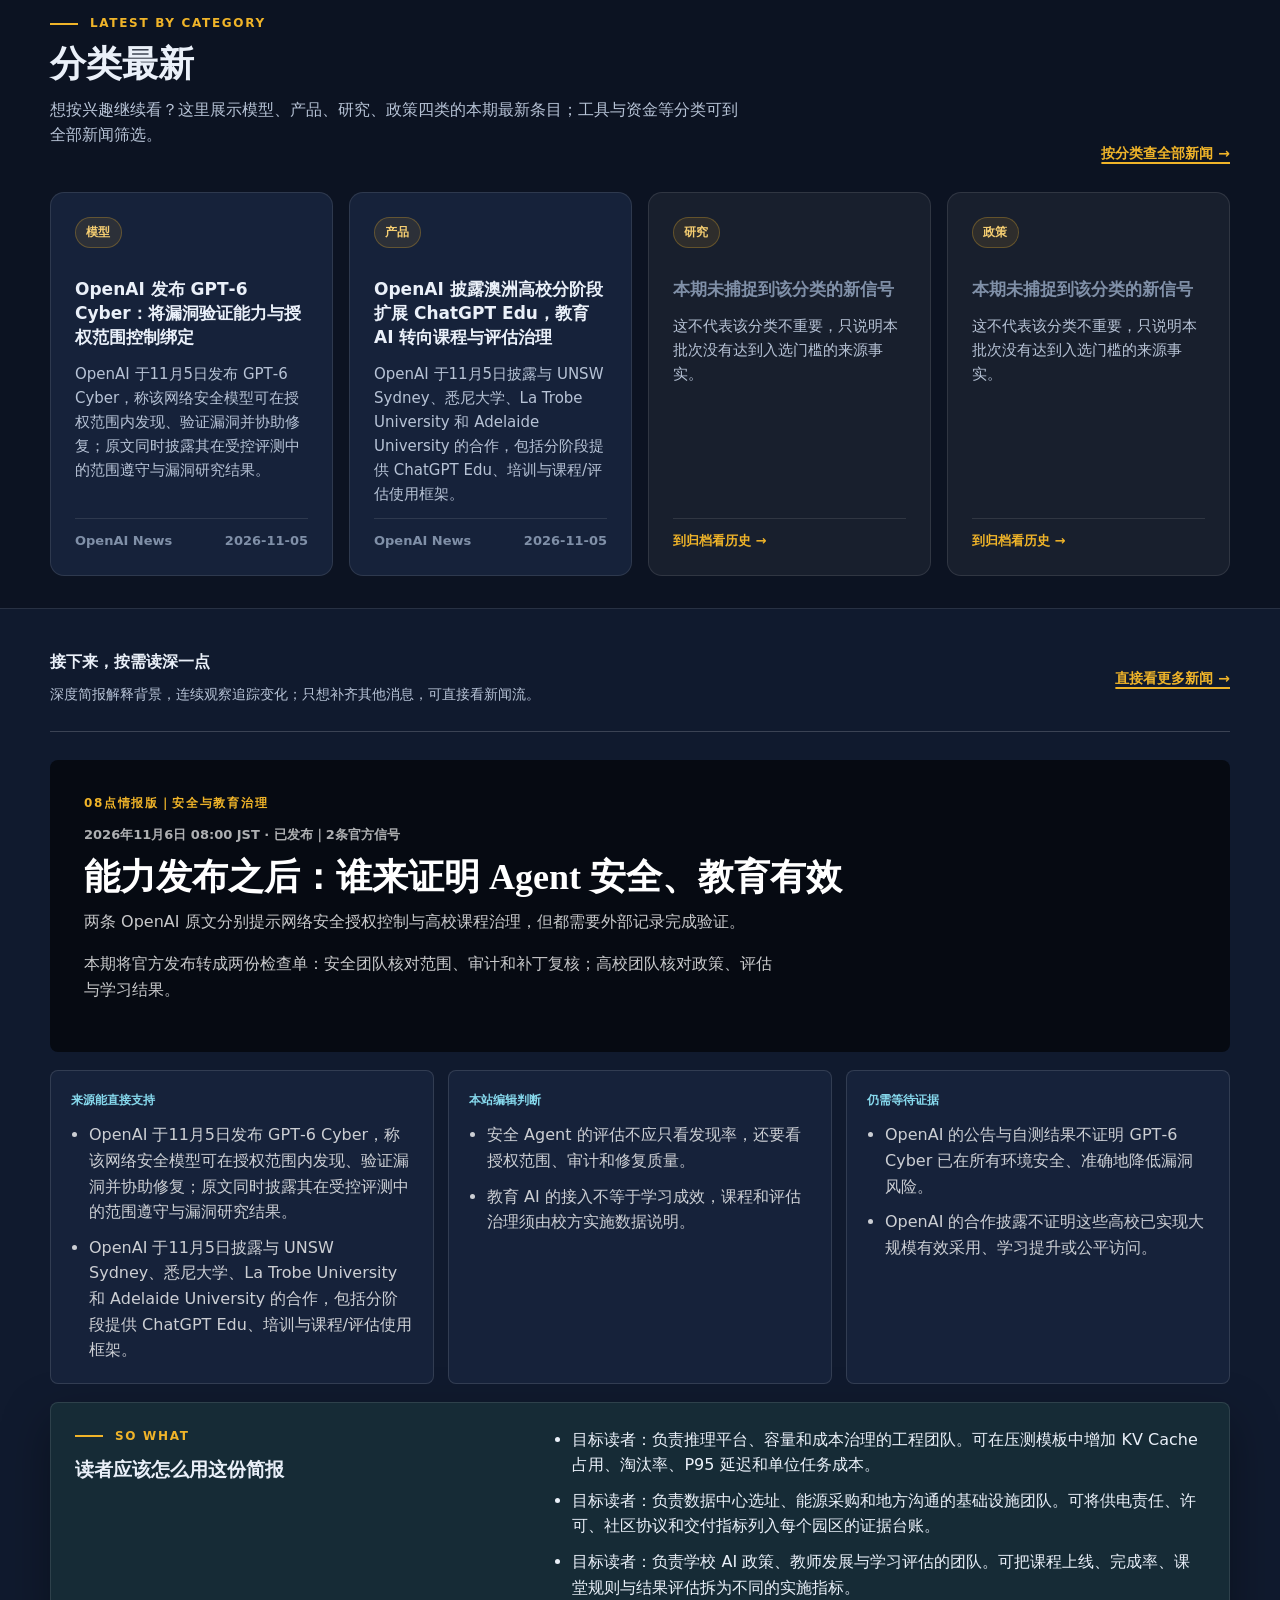
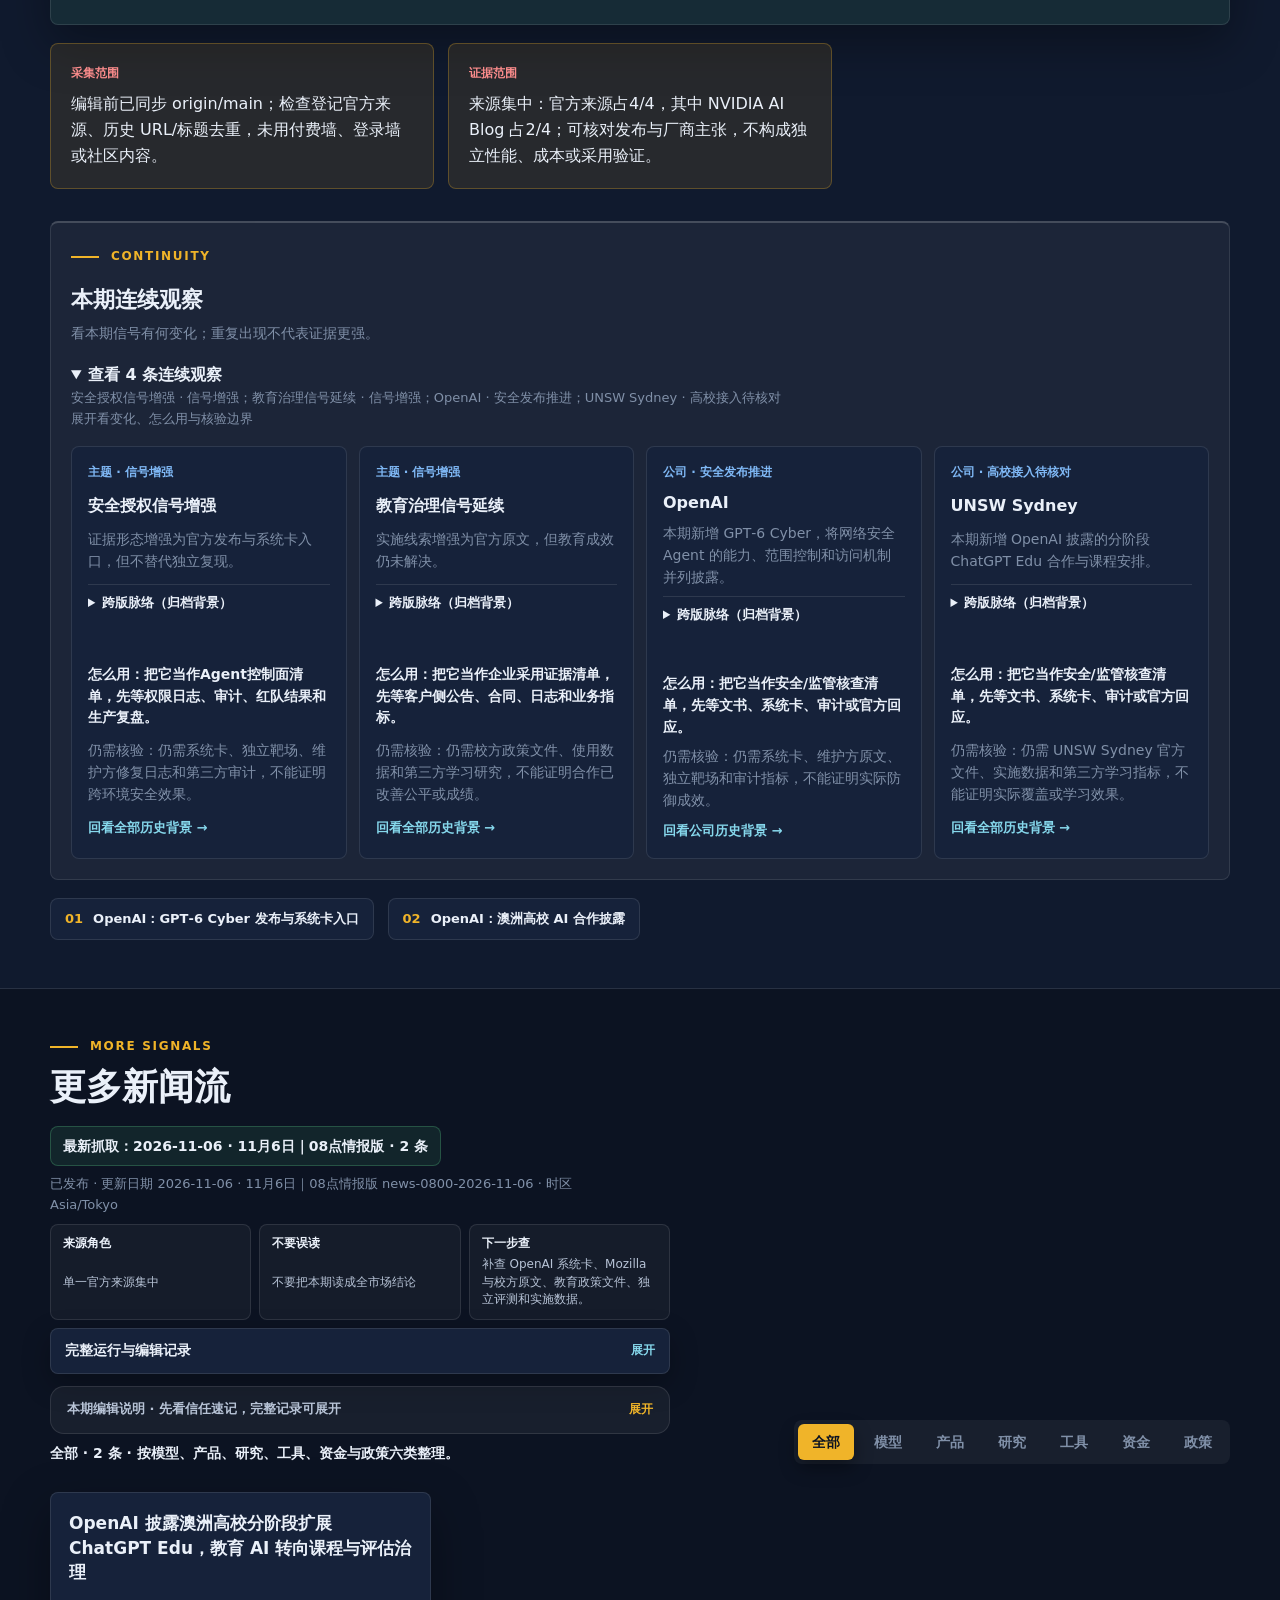
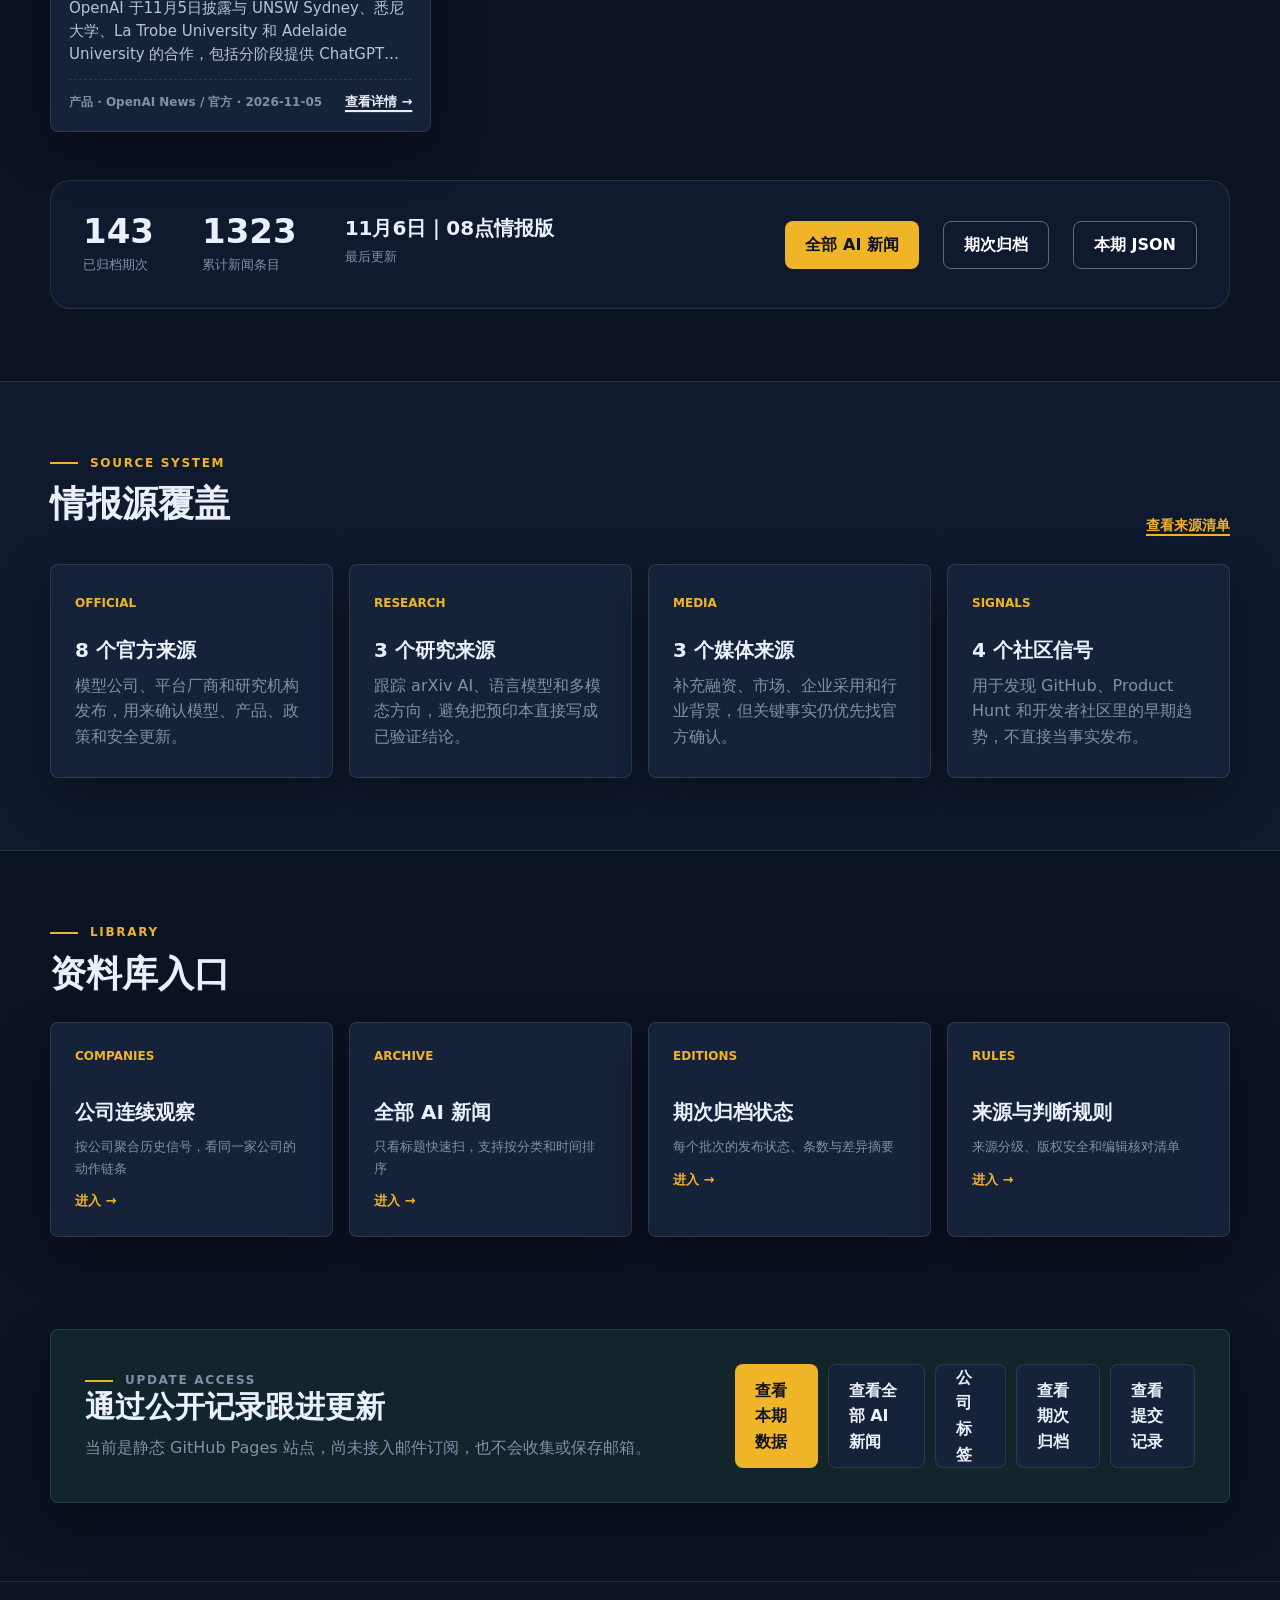
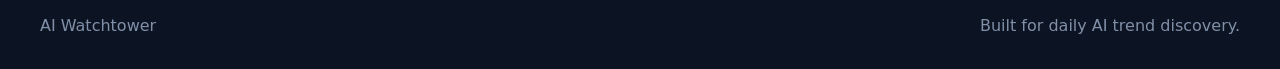
==== commit d1a1ae00: "【VisionHub网站风格优化】直达今日TOP3阅读路径" ====
--- a/index.html
+++ b/index.html
@@ -129,7 +129,7 @@
         <div class="today-key-inner">
           <span class="today-key-badge">5 秒</span>
           <p class="today-key-text" id="todayKeyText">正在读取今日要点...</p>
-          <a class="today-key-link" id="todayKeyLink" href="#deep-briefing">读今日简报 →</a>
+          <a class="today-key-link" id="todayKeyLink" href="#top3">看今日 TOP3 →</a>
         </div>
       </section>
 
--- a/styles.css
+++ b/styles.css
@@ -1251,6 +1251,46 @@
   font-style: normal;
 }
 
+.continuity-history-context {
+  padding-top: var(--space-2);
+  border-top: 1px solid var(--border);
+}
+
+.continuity-history-context summary {
+  cursor: pointer;
+  color: var(--fg-secondary);
+  font-size: var(--text-sm);
+  font-weight: 750;
+}
+
+.continuity-history-context p {
+  margin-top: var(--space-2);
+}
+
+.continuity-history-context summary:focus-visible {
+  outline: 2px solid var(--state-info);
+  outline-offset: 3px;
+}
+
+.continuity-archive-link {
+  align-self: start;
+  margin-top: 2px;
+  color: var(--link);
+  font-size: 13px;
+  font-weight: 750;
+  text-decoration-thickness: 1px;
+  text-underline-offset: 3px;
+}
+
+.continuity-archive-link:hover {
+  color: var(--link-hover);
+}
+
+.continuity-archive-link:focus-visible {
+  outline: 2px solid var(--state-info);
+  outline-offset: 3px;
+}
+
 .deep-references {
   display: flex;
   gap: 14px;
@@ -2595,14 +2635,6 @@
     display: block;
   }
 
-  .first-read-path {
-    grid-template-columns: 1fr;
-  }
-
-  .first-read-path ol {
-    grid-template-columns: 1fr;
-  }
-
   .section,
   .subscribe,
   .detail-page {
@@ -3030,6 +3062,16 @@
     scroll-snap-align: start;
   }
 
+  /* Phone reading should keep the article's short blocks visibly separate. */
+  .detail-primary-section .detail-prose {
+    gap: 14px;
+  }
+
+  .detail-primary-section .detail-prose p {
+    font-size: 16px;
+    line-height: 1.9;
+  }
+
   .compact-feed-card {
     padding: 16px;
   }
@@ -3330,6 +3372,29 @@
   margin-top: var(--space-1);
   font-size: var(--text-xs);
   line-height: 1.5;
+}
+
+/* Keep phone overrides after the base reading-path rules. */
+@media (max-width: 620px) {
+  .first-read-path,
+  .first-read-path ol {
+    grid-template-columns: 1fr;
+  }
+
+  .first-read-path li {
+    display: grid;
+    grid-template-columns: auto minmax(0, 1fr);
+    gap: var(--space-3);
+    align-items: baseline;
+  }
+
+  .first-read-path strong {
+    white-space: nowrap;
+  }
+
+  .first-read-path small {
+    margin-top: 0;
+  }
 }
 
 /* 按目的阅读：三条路径 */
@@ -4327,37 +4392,50 @@
   color: var(--fg-primary);
 }
 
-/* 自己怎么核对：编号步骤 */
-.detail-verify-steps {
-  display: grid;
-  gap: var(--space-3);
-  margin: 0;
-  padding: 0;
-  list-style: none;
-  counter-reset: verify;
-}
-
-.detail-verify-steps li {
-  display: grid;
-  grid-template-columns: 34px 1fr;
-  gap: var(--space-3);
-  align-items: start;
+/* 结尾先给一个可执行核验入口，再放可选的编辑追问，避免重复总结整篇文章。 */
+.detail-next-first-step {
   max-width: 72ch;
-  padding: var(--space-3) var(--space-4);
-  background: var(--bg-inset);
-  border: 1px solid var(--border);
+  margin: 0;
+  padding: var(--space-4);
+  background: var(--tint-ok);
+  border: 1px solid var(--tint-ok-border);
   border-radius: var(--radius-md);
+}
+
+.detail-next-first-step strong,
+.detail-follow-up > p {
+  display: block;
+  margin: 0 0 var(--space-2);
+  color: var(--state-ok);
+  font-size: var(--text-sm);
+  font-weight: 900;
+}
+
+.detail-next-first-step p {
+  max-width: 68ch;
+  margin: 0;
+  color: var(--fg-primary);
+  font-size: var(--text-base);
+  line-height: 1.75;
+}
+
+.detail-follow-up {
+  max-width: 72ch;
+  margin-top: var(--space-4);
+}
+
+.detail-follow-up > p {
+  color: var(--fg-muted);
+}
+
+.detail-follow-up ol {
+  display: grid;
+  gap: var(--space-2);
+  margin: 0;
+  padding-left: 1.5rem;
   color: var(--fg-secondary);
   font-size: var(--text-base);
   line-height: 1.75;
-  counter-increment: verify;
-}
-
-.detail-verify-steps li::before {
-  content: counter(verify, decimal-leading-zero);
-  color: var(--accent);
-  font-size: var(--text-sm);
-  font-weight: 900;
 }
 
 /* 目录：带序号 */
@@ -4372,51 +4450,6 @@
   font-size: var(--text-xs);
   font-style: normal;
   font-weight: 900;
-}
-
-/* 一句话结论 */
-.detail-takeaway {
-  width: min(1180px, calc(100% - 48px));
-  margin: var(--space-7) auto 0;
-  padding: var(--space-6);
-  background: var(--bg-deep);
-  border: 1px solid var(--tint-warn-border);
-  border-radius: var(--radius-lg);
-}
-
-.takeaway-headline {
-  max-width: 60ch;
-  margin: 0 0 var(--space-3);
-  font-family: var(--font-serif);
-  font-size: var(--text-xl);
-  font-weight: 700;
-  line-height: 1.5;
-}
-
-.takeaway-boundary {
-  max-width: 68ch;
-  margin: 0 0 var(--space-4);
-  color: var(--state-risk);
-  font-size: var(--text-base);
-  line-height: 1.75;
-}
-
-.takeaway-step {
-  display: flex;
-  gap: var(--space-3);
-  flex-wrap: wrap;
-  max-width: 72ch;
-  margin: 0;
-  padding-top: var(--space-4);
-  color: var(--fg-secondary);
-  border-top: 1px solid var(--border);
-  font-size: var(--text-base);
-  line-height: 1.75;
-}
-
-.takeaway-step b {
-  flex: none;
-  color: var(--accent);
 }
 
 /* 情报来源与日期 */
@@ -4478,7 +4511,6 @@
     grid-template-columns: 1fr;
   }
 
-  .detail-takeaway,
   .detail-sources {
     width: min(1180px, calc(100% - 32px));
   }
@@ -5405,3 +5437,64 @@
   outline: 2px solid var(--state-info);
   outline-offset: 4px;
 }
+
+/* TOP3 evidence path: text labels carry meaning without relying on color. */
+.top-brief-list .top-proof-step {
+  border-inline-start: 3px solid var(--cyan);
+  border-start-start-radius: 0;
+  border-end-start-radius: 0;
+}
+
+.top-source-dependency {
+  display: block;
+  margin-top: 4px;
+  color: var(--fg-primary);
+  font-weight: 700;
+}
+
+/* TOP3 分类比较：文字标记只表示信号类别，不表示可信度或强弱。 */
+.top-story .top-signal-context {
+  flex-wrap: wrap;
+  gap: var(--space-2);
+  letter-spacing: 0;
+}
+
+.top-signal-cue {
+  padding: 2px 8px;
+  border: 1px solid currentColor;
+  border-radius: 4px;
+  font-weight: 700;
+  overflow-wrap: anywhere;
+}
+
+.top-signal-time {
+  color: var(--fg-secondary);
+  font-weight: 400;
+}
+
+/* Keep publication status distinct from source identity and outcome evidence. */
+.top-claim-cue {
+  display: block;
+  margin-top: 4px;
+  font-weight: 600;
+  overflow-wrap: anywhere;
+}
+
+/* Required originals remain reachable on the card face, before score details. */
+.top-source-required a {
+  display: inline-block;
+  padding-block: 8px;
+  text-decoration: underline;
+  text-underline-offset: 3px;
+  overflow-wrap: anywhere;
+}
+.top-source-required a:focus-visible {
+  outline: 2px solid var(--state-info);
+  outline-offset: 3px;
+}
+.top-source-required small {
+  display: block;
+  color: var(--fg-secondary);
+  font-weight: 400;
+  line-height: 1.6;
+}
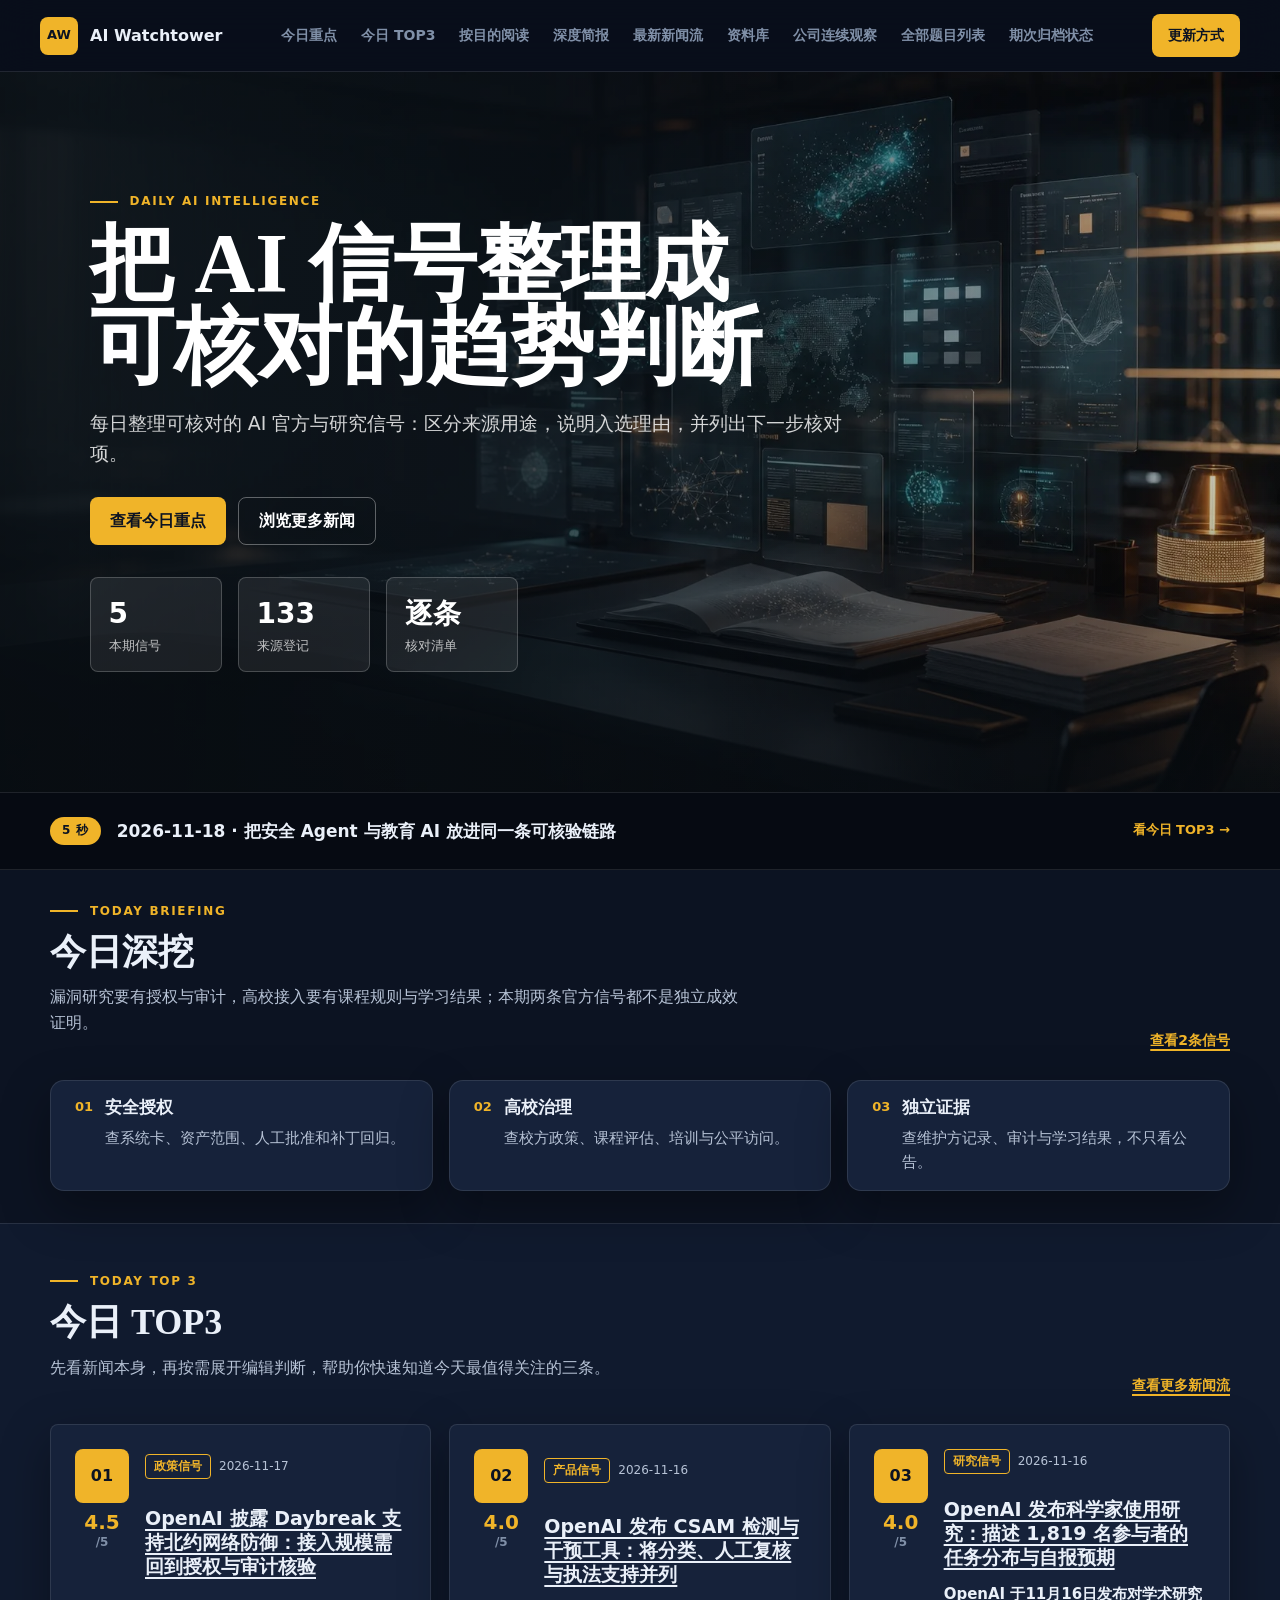
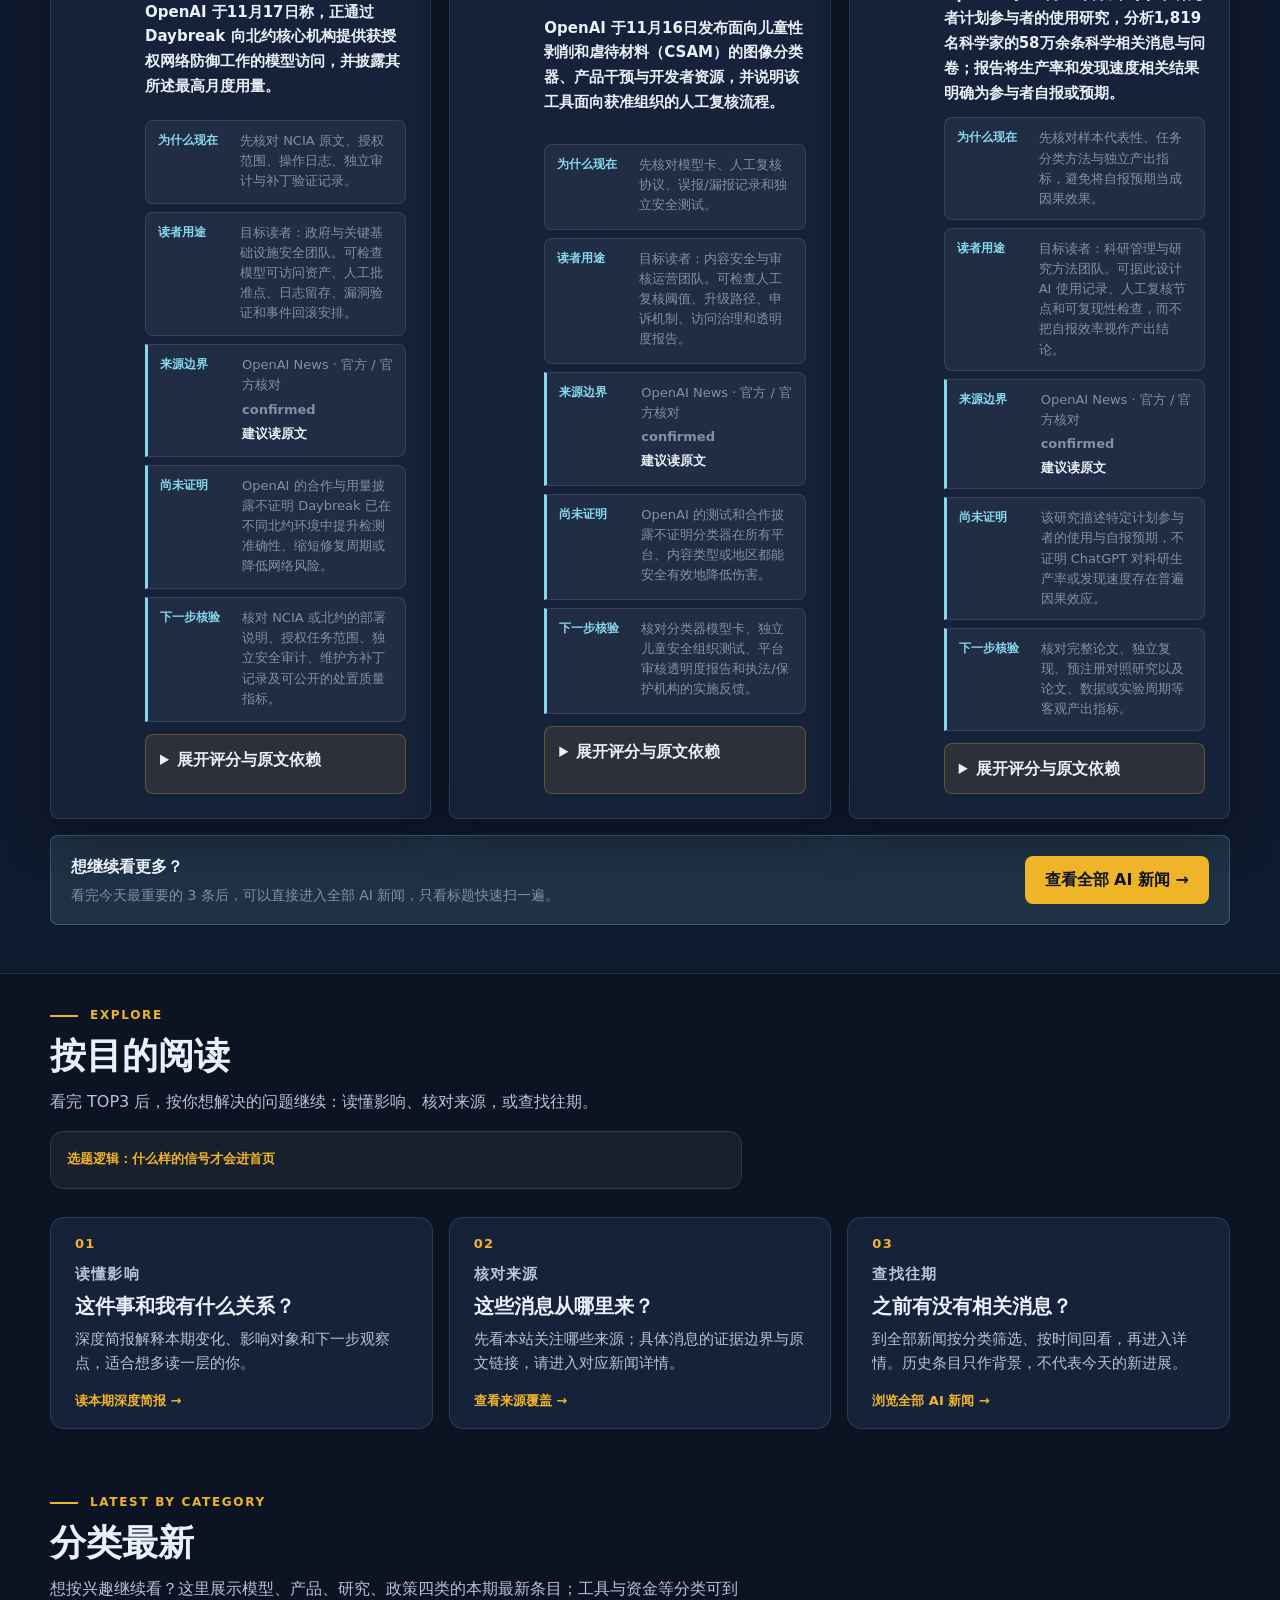
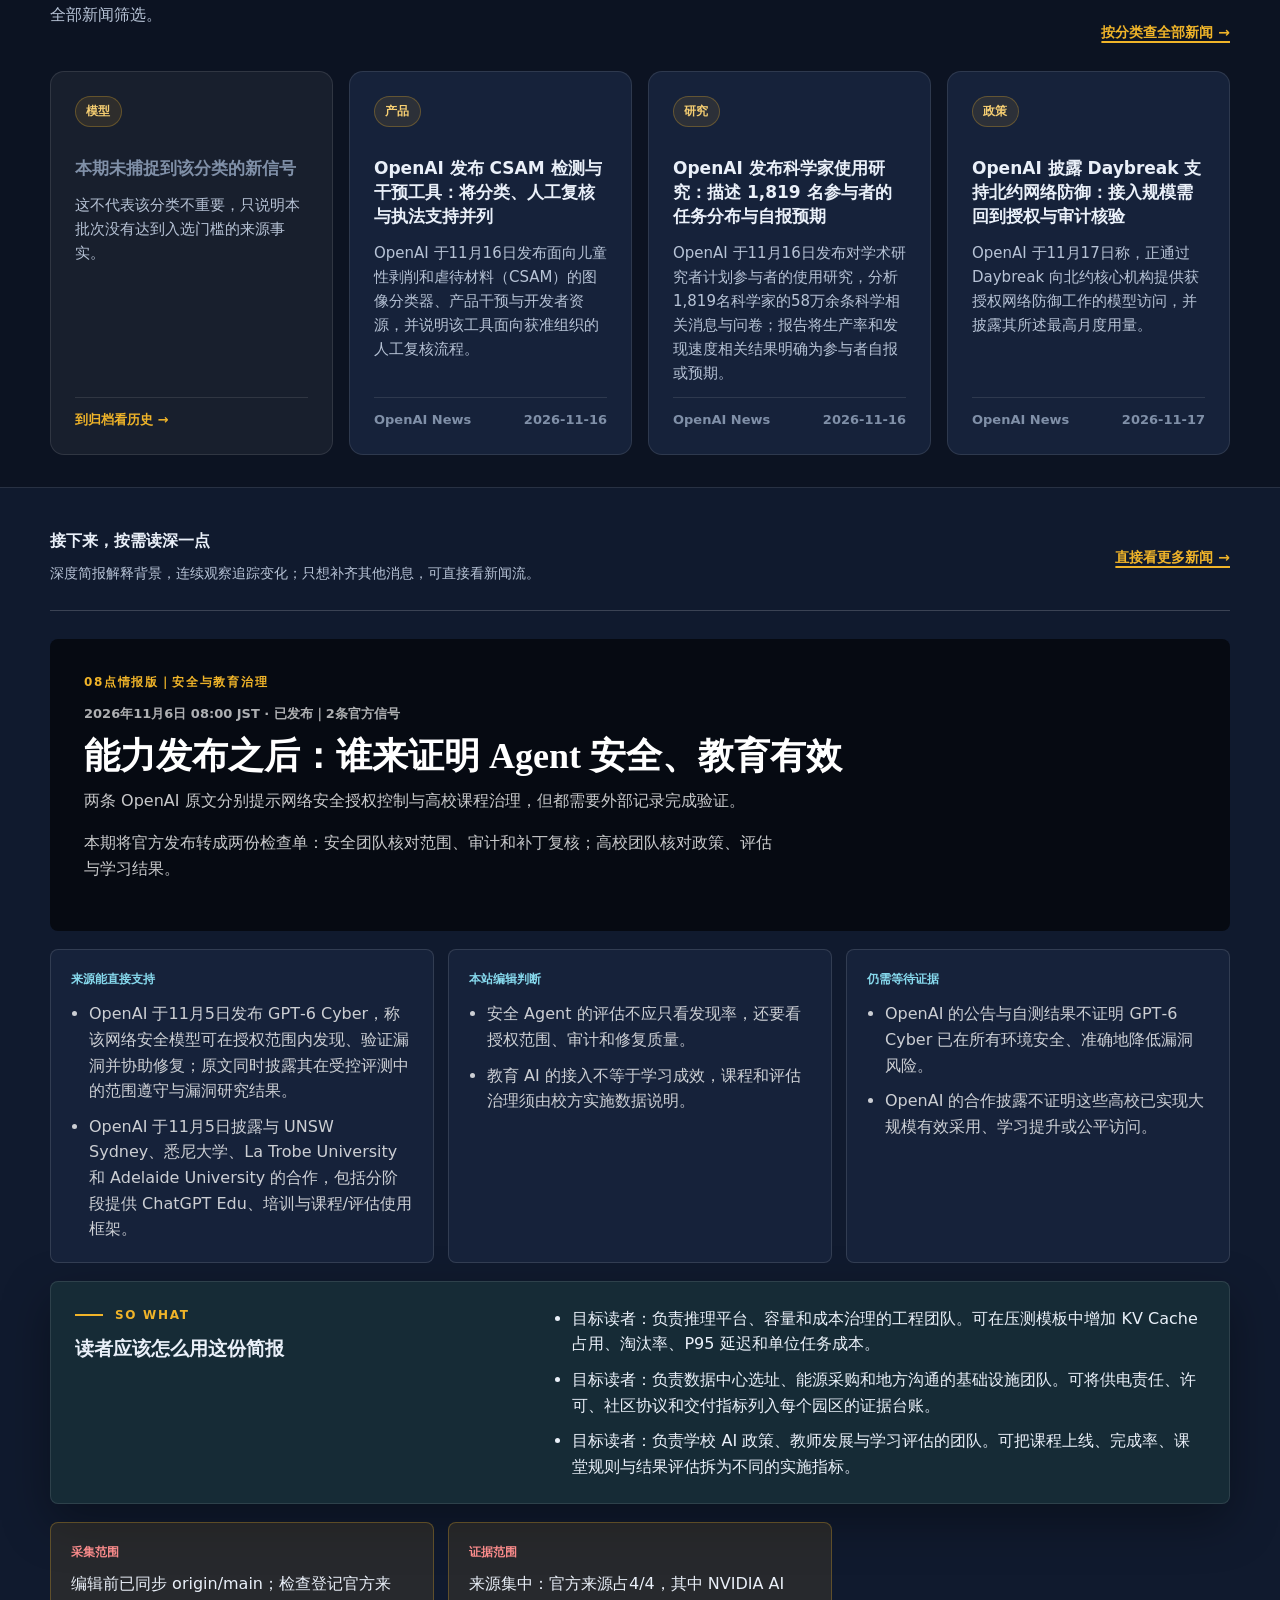
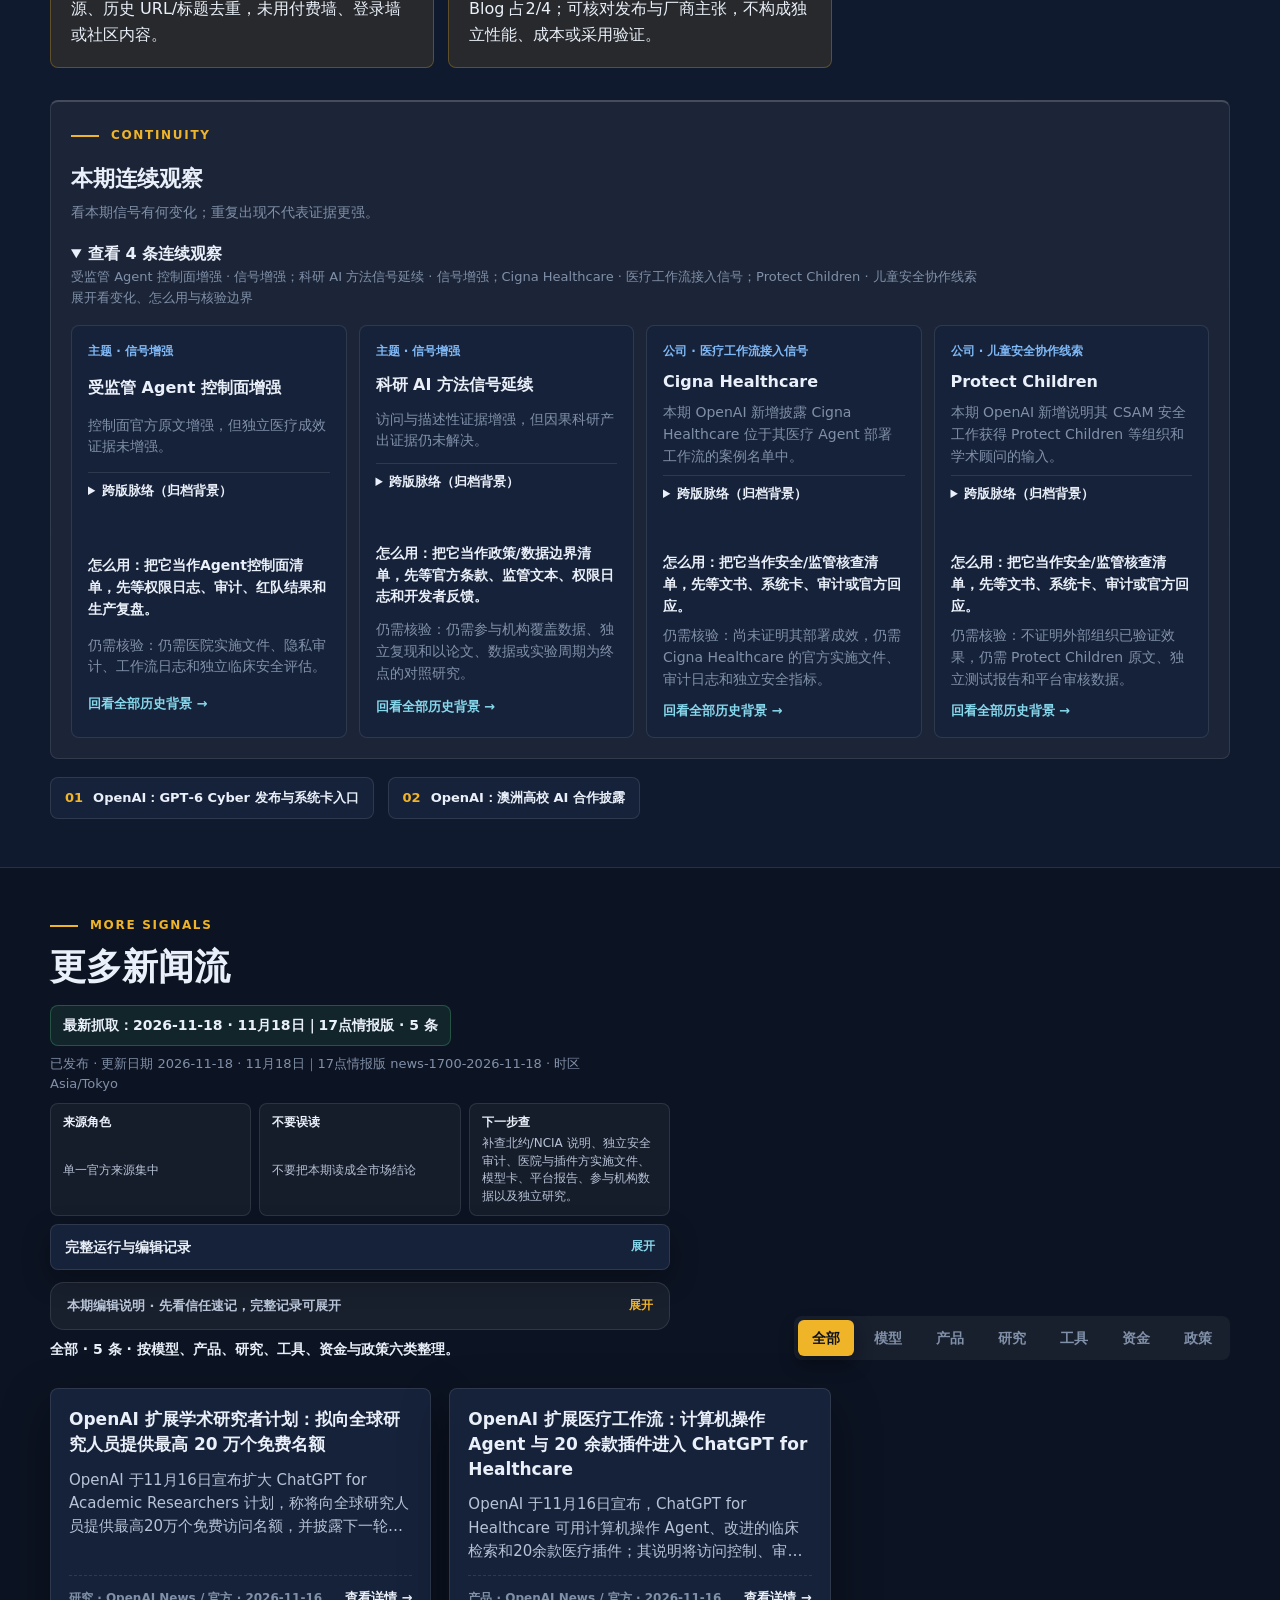
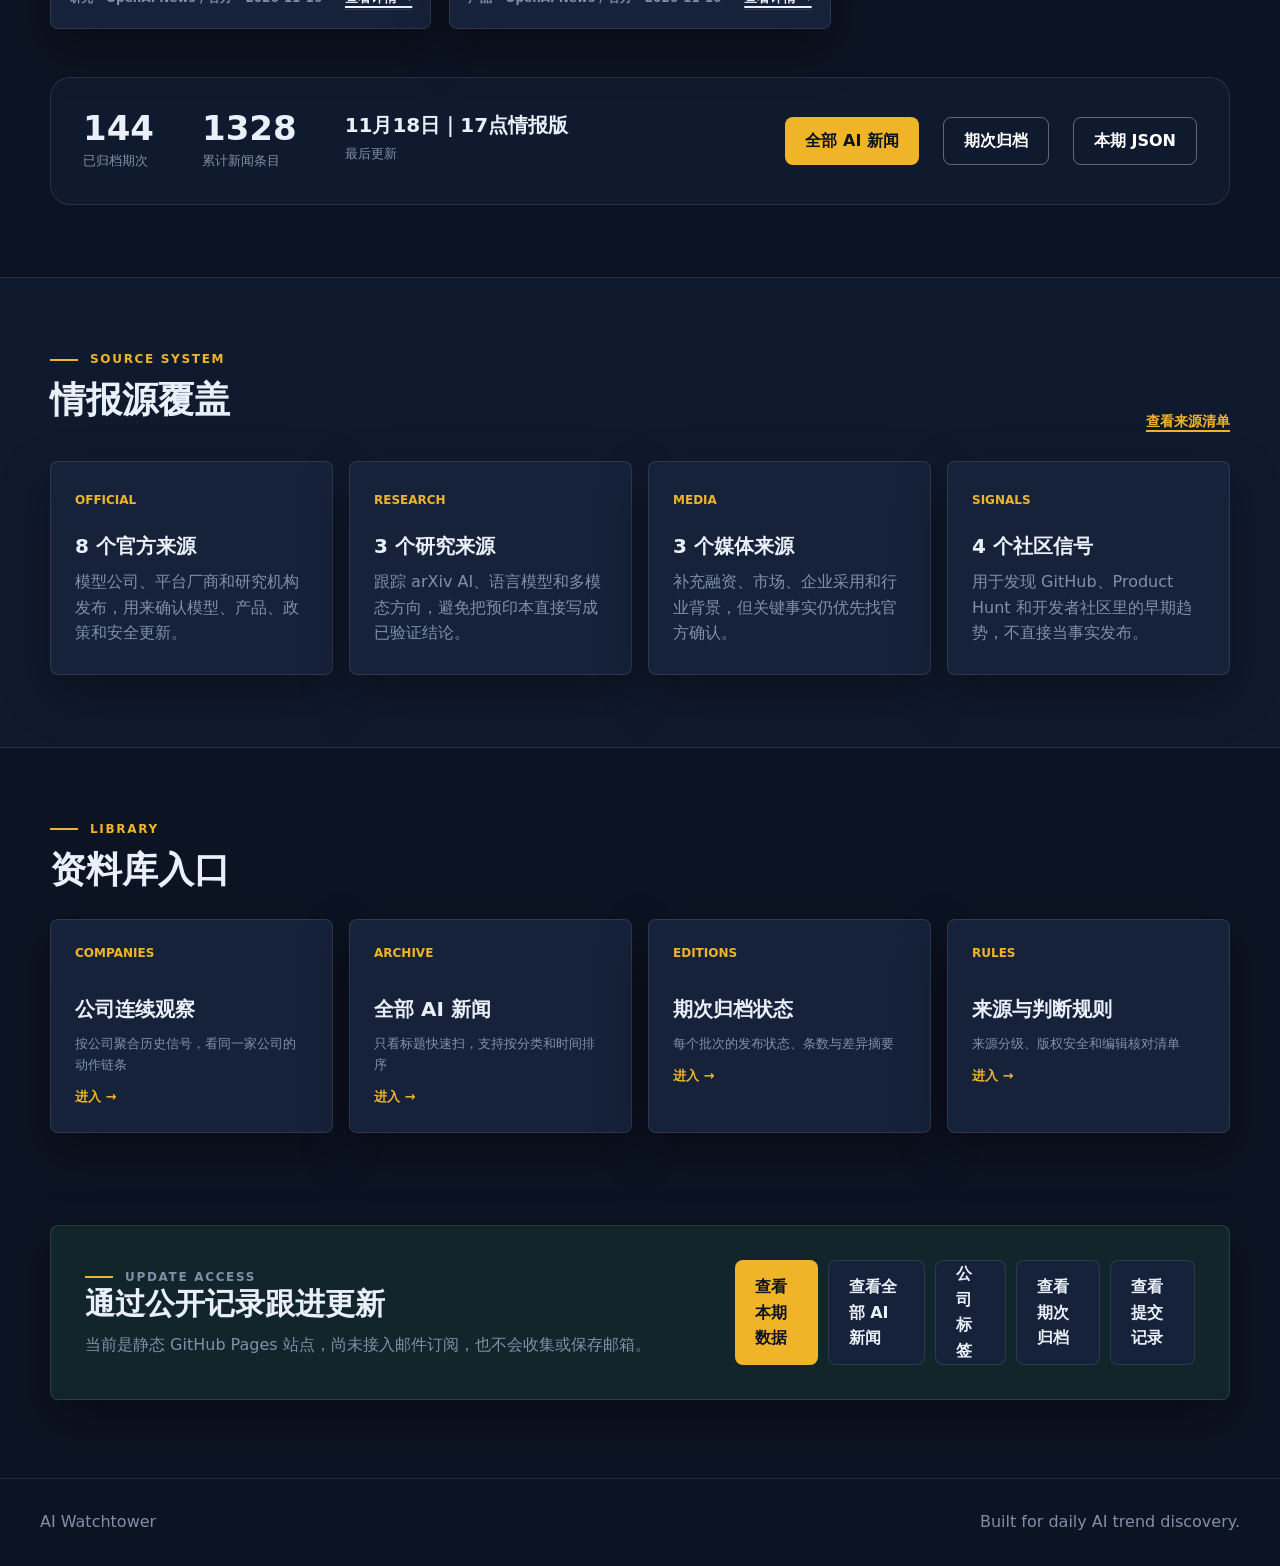
==== commit 546a18cd: "【VisionHub网站风格优化】收紧手机TOP3前置路径" ====
--- a/index.html
+++ b/index.html
@@ -143,23 +143,6 @@
           <a class="text-link" href="#feed" id="briefingCta">追踪相关信号</a>
         </div>
         <div class="brief-list" id="briefingWatchPoints" aria-label="今日观察点"></div>
-        <aside class="first-read-path" aria-label="手机首屏阅读顺序">
-          <span>手机先读</span>
-          <ol>
-            <li>
-              <strong>先判断</strong>
-              <small>今日重点与 TOP3</small>
-            </li>
-            <li>
-              <strong>再选择</strong>
-              <small>按目的阅读或深度简报</small>
-            </li>
-            <li>
-              <strong>最后补齐</strong>
-              <small>更多新闻流与资料库</small>
-            </li>
-          </ol>
-        </aside>
       </section>
 
       <div class="band">
--- a/styles.css
+++ b/styles.css
@@ -3324,79 +3324,6 @@
   border-bottom-color: var(--accent);
 }
 
-.first-read-path {
-  display: grid;
-  grid-template-columns: auto 1fr;
-  gap: var(--space-4);
-  align-items: center;
-  margin-top: var(--space-5);
-  padding: var(--space-4);
-  color: var(--fg-secondary);
-  background: var(--bg-raised);
-  border: 1px solid var(--border);
-  border-radius: var(--radius-md);
-}
-
-.first-read-path > span {
-  color: var(--accent);
-  font-size: var(--text-xs);
-  font-weight: 900;
-}
-
-.first-read-path ol {
-  display: grid;
-  grid-template-columns: repeat(3, minmax(0, 1fr));
-  gap: var(--space-3);
-  margin: 0;
-  padding: 0;
-  list-style: none;
-}
-
-.first-read-path li {
-  min-width: 0;
-  padding-left: var(--space-3);
-  border-left: 1px solid var(--border-strong);
-}
-
-.first-read-path strong,
-.first-read-path small {
-  display: block;
-}
-
-.first-read-path strong {
-  color: var(--fg-primary);
-  font-size: var(--text-sm);
-}
-
-.first-read-path small {
-  margin-top: var(--space-1);
-  font-size: var(--text-xs);
-  line-height: 1.5;
-}
-
-/* Keep phone overrides after the base reading-path rules. */
-@media (max-width: 620px) {
-  .first-read-path,
-  .first-read-path ol {
-    grid-template-columns: 1fr;
-  }
-
-  .first-read-path li {
-    display: grid;
-    grid-template-columns: auto minmax(0, 1fr);
-    gap: var(--space-3);
-    align-items: baseline;
-  }
-
-  .first-read-path strong {
-    white-space: nowrap;
-  }
-
-  .first-read-path small {
-    margin-top: 0;
-  }
-}
-
 /* 按目的阅读：三条路径 */
 .explore-grid {
   display: grid;
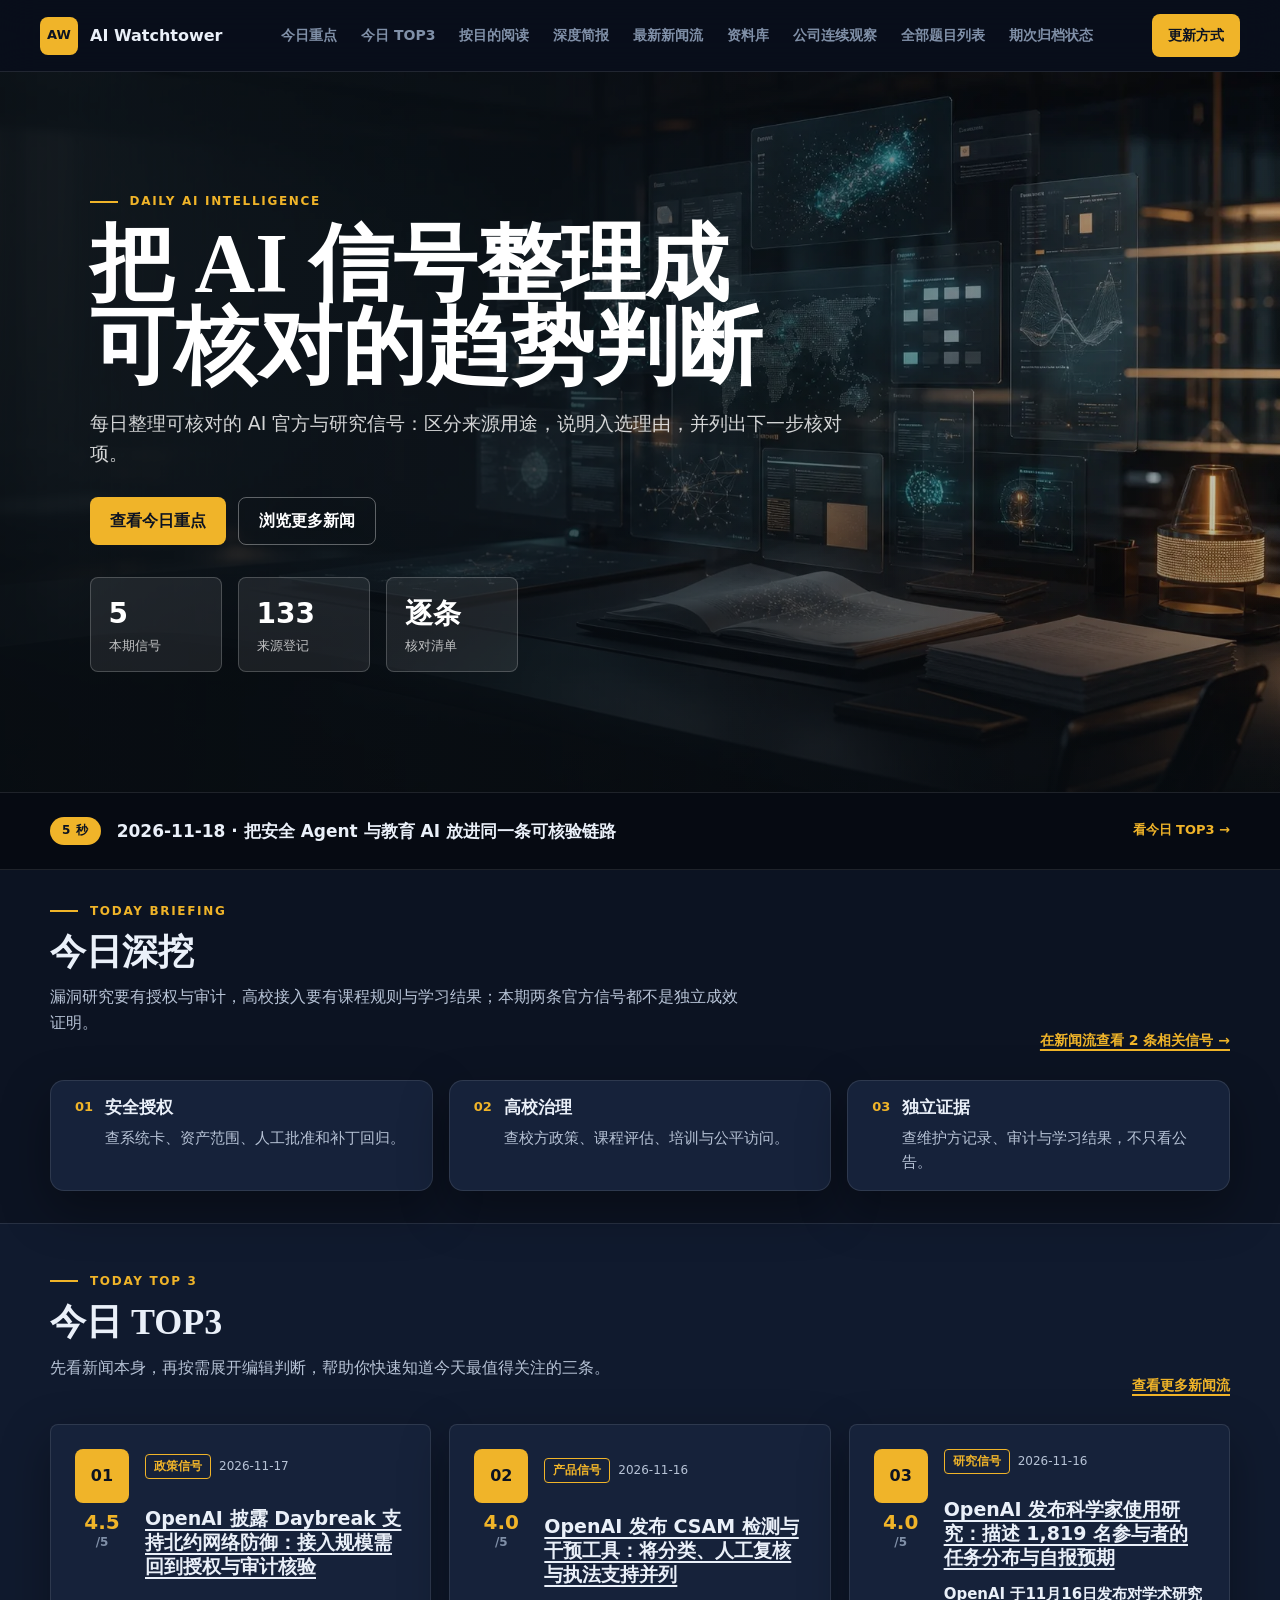
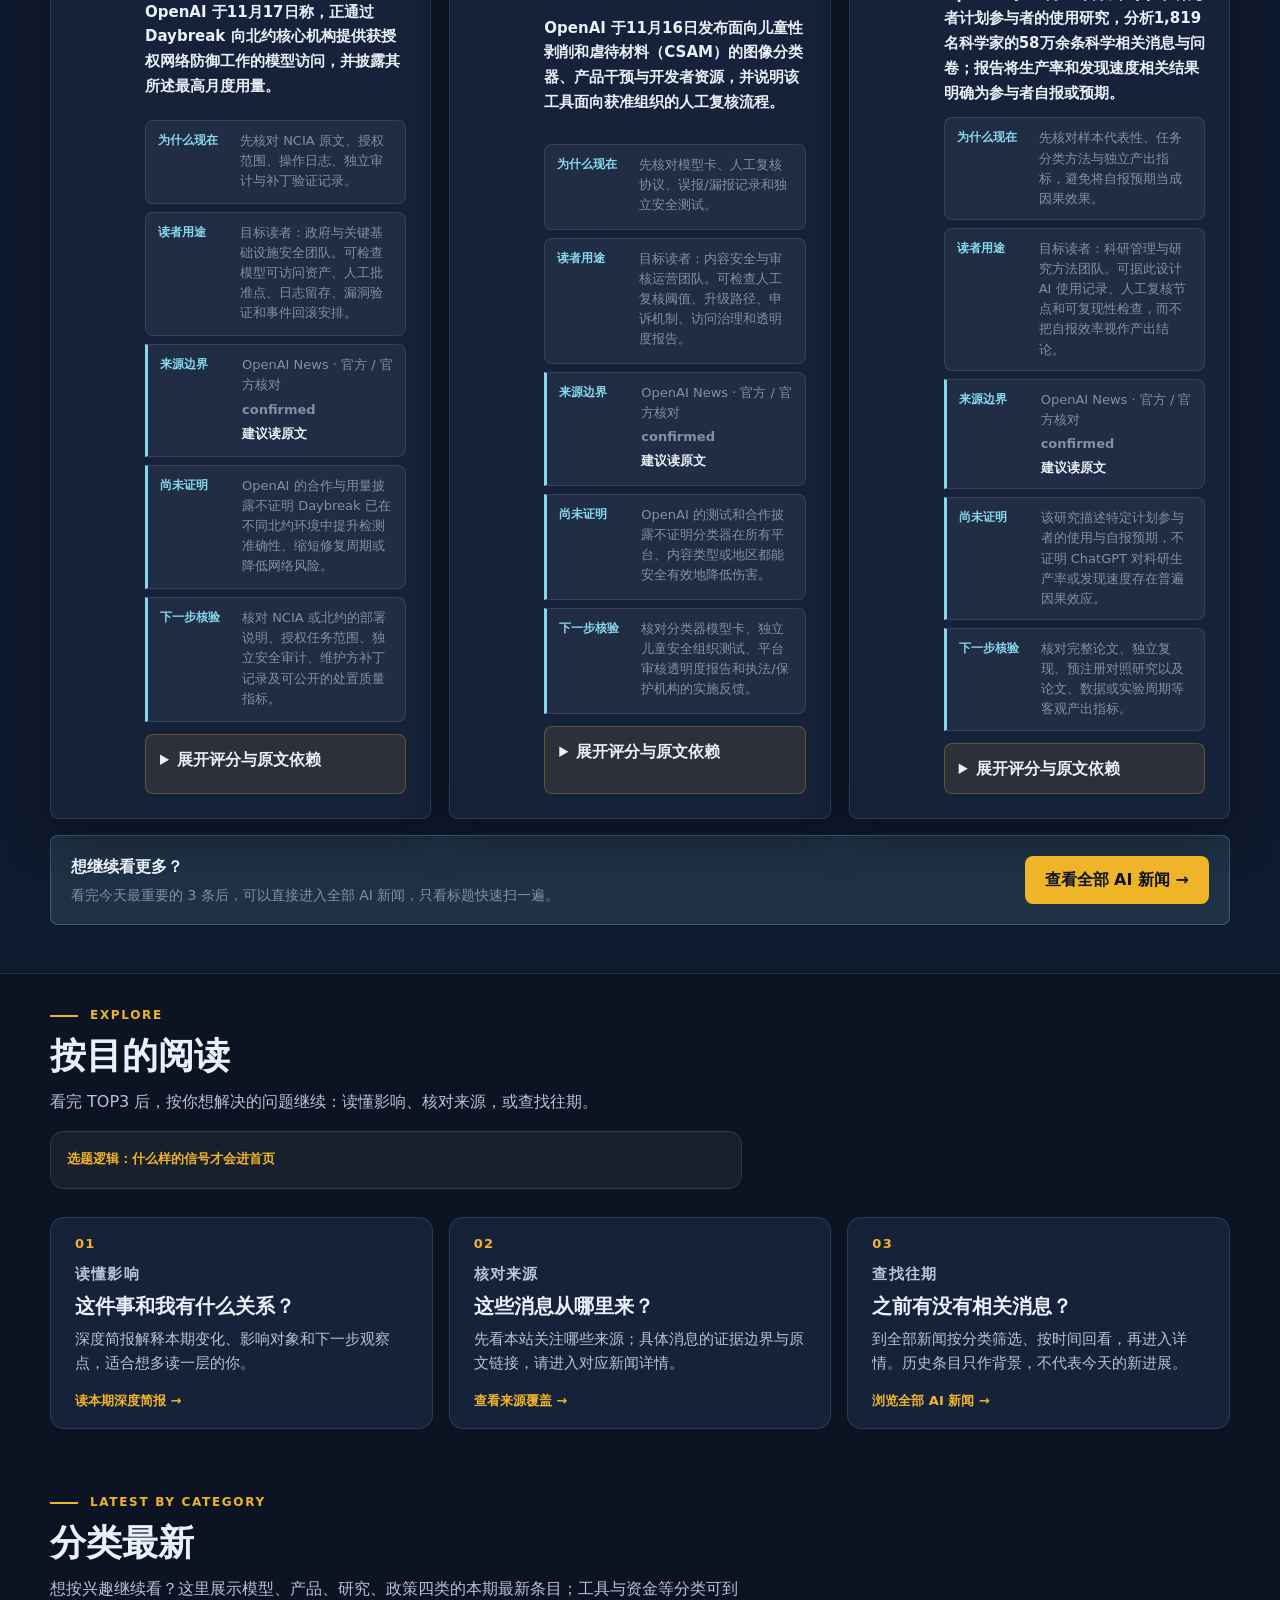
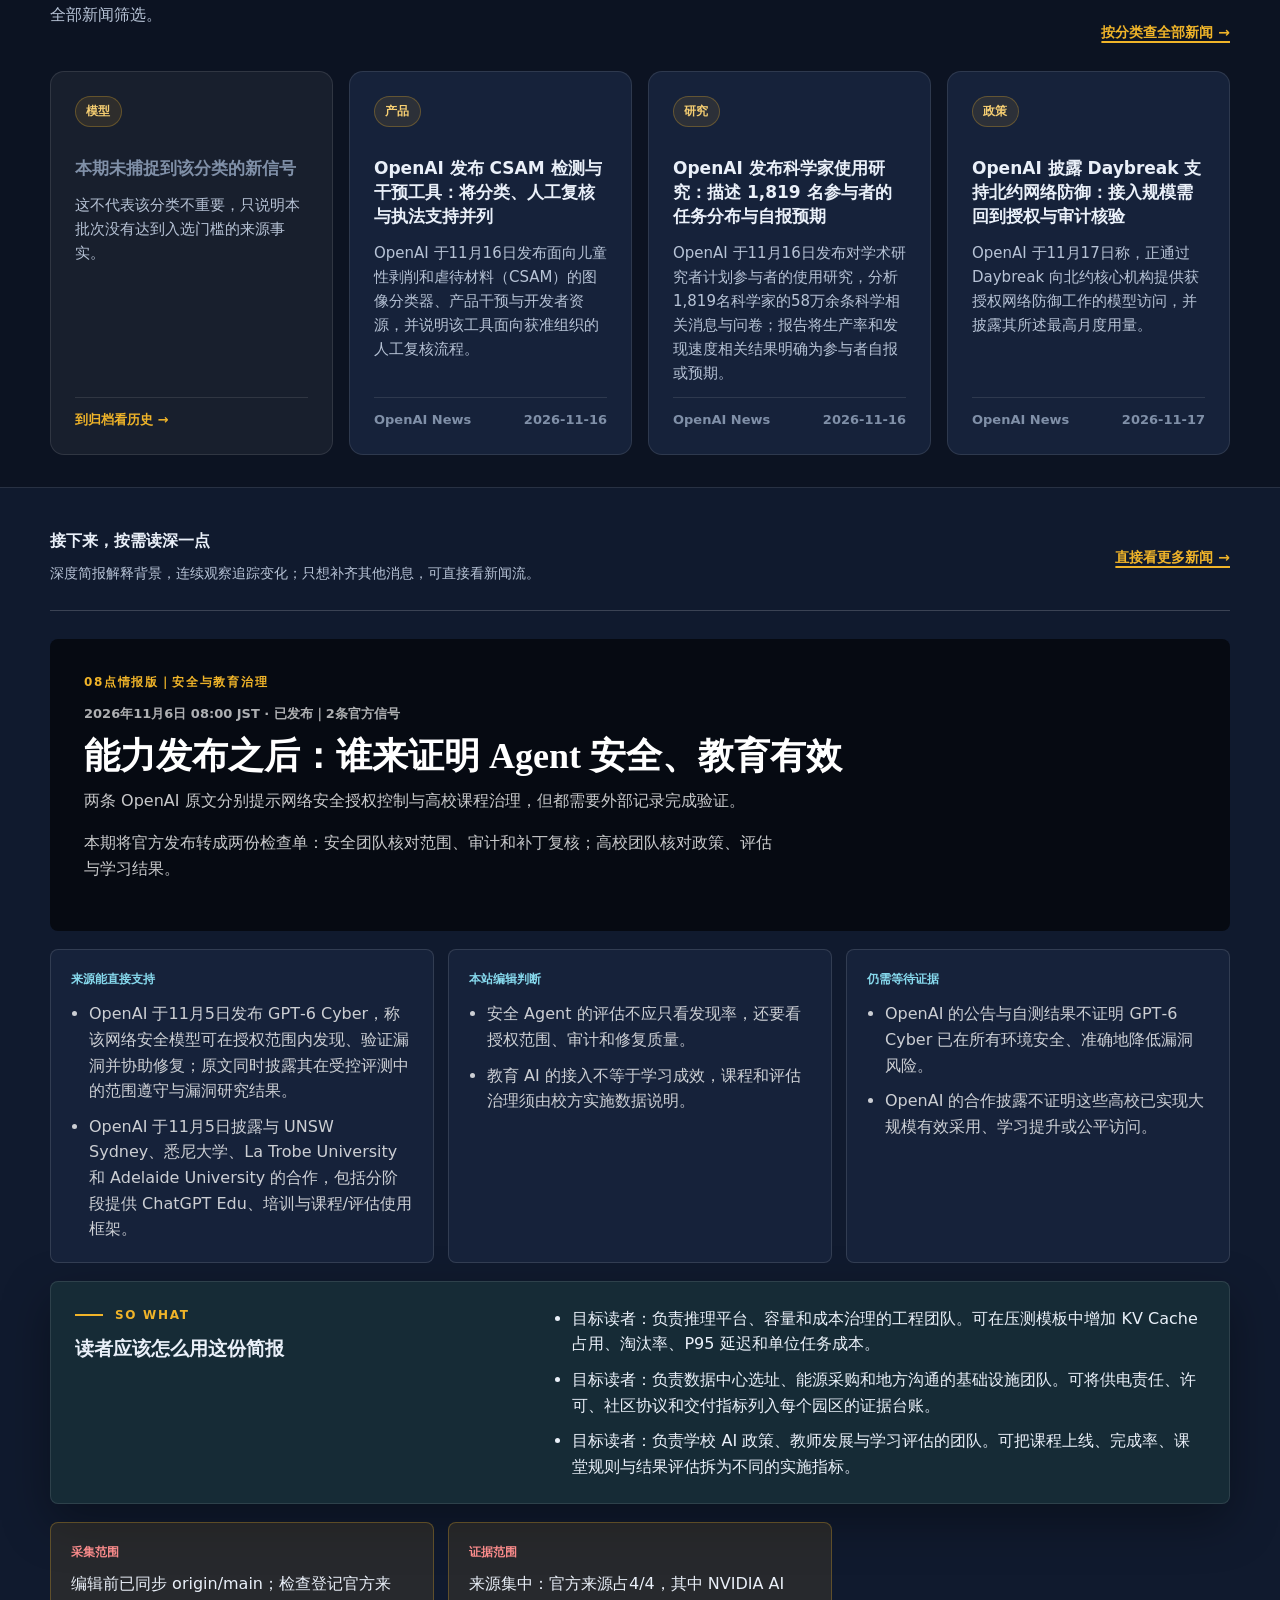
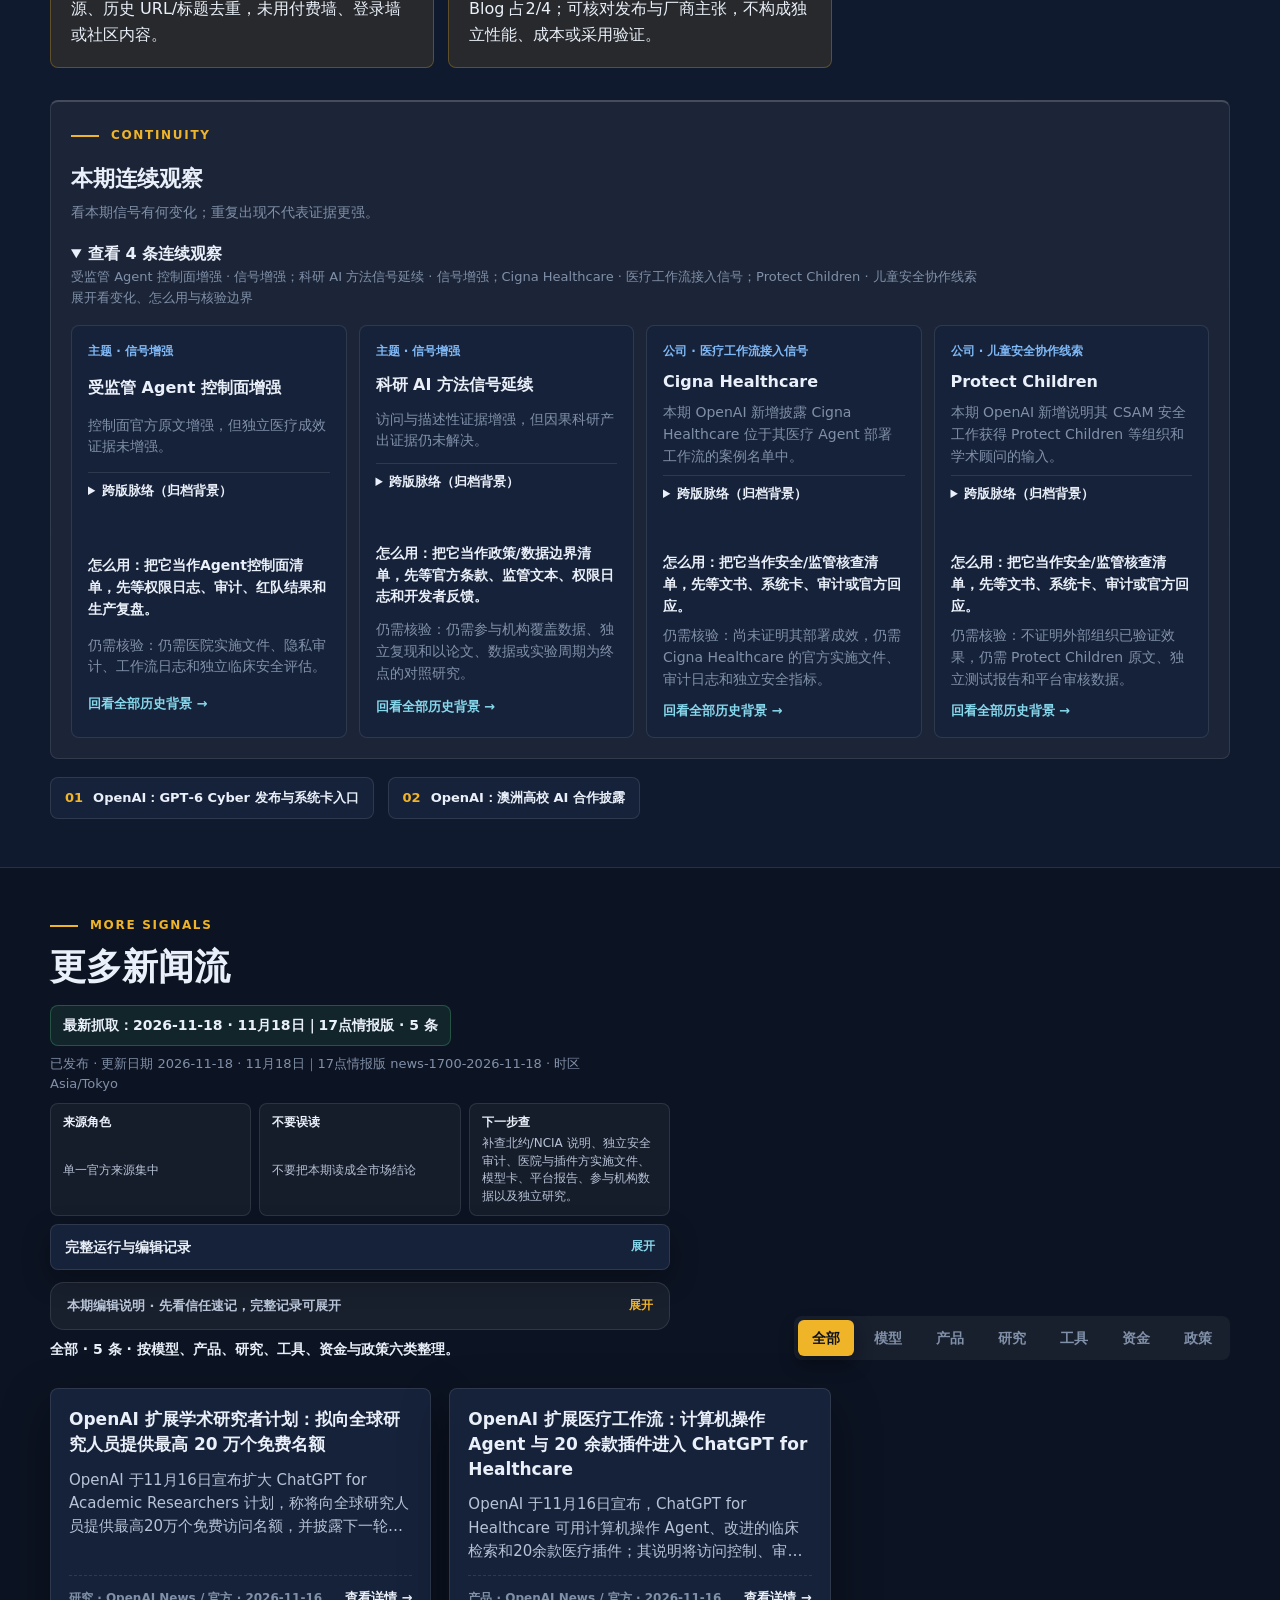
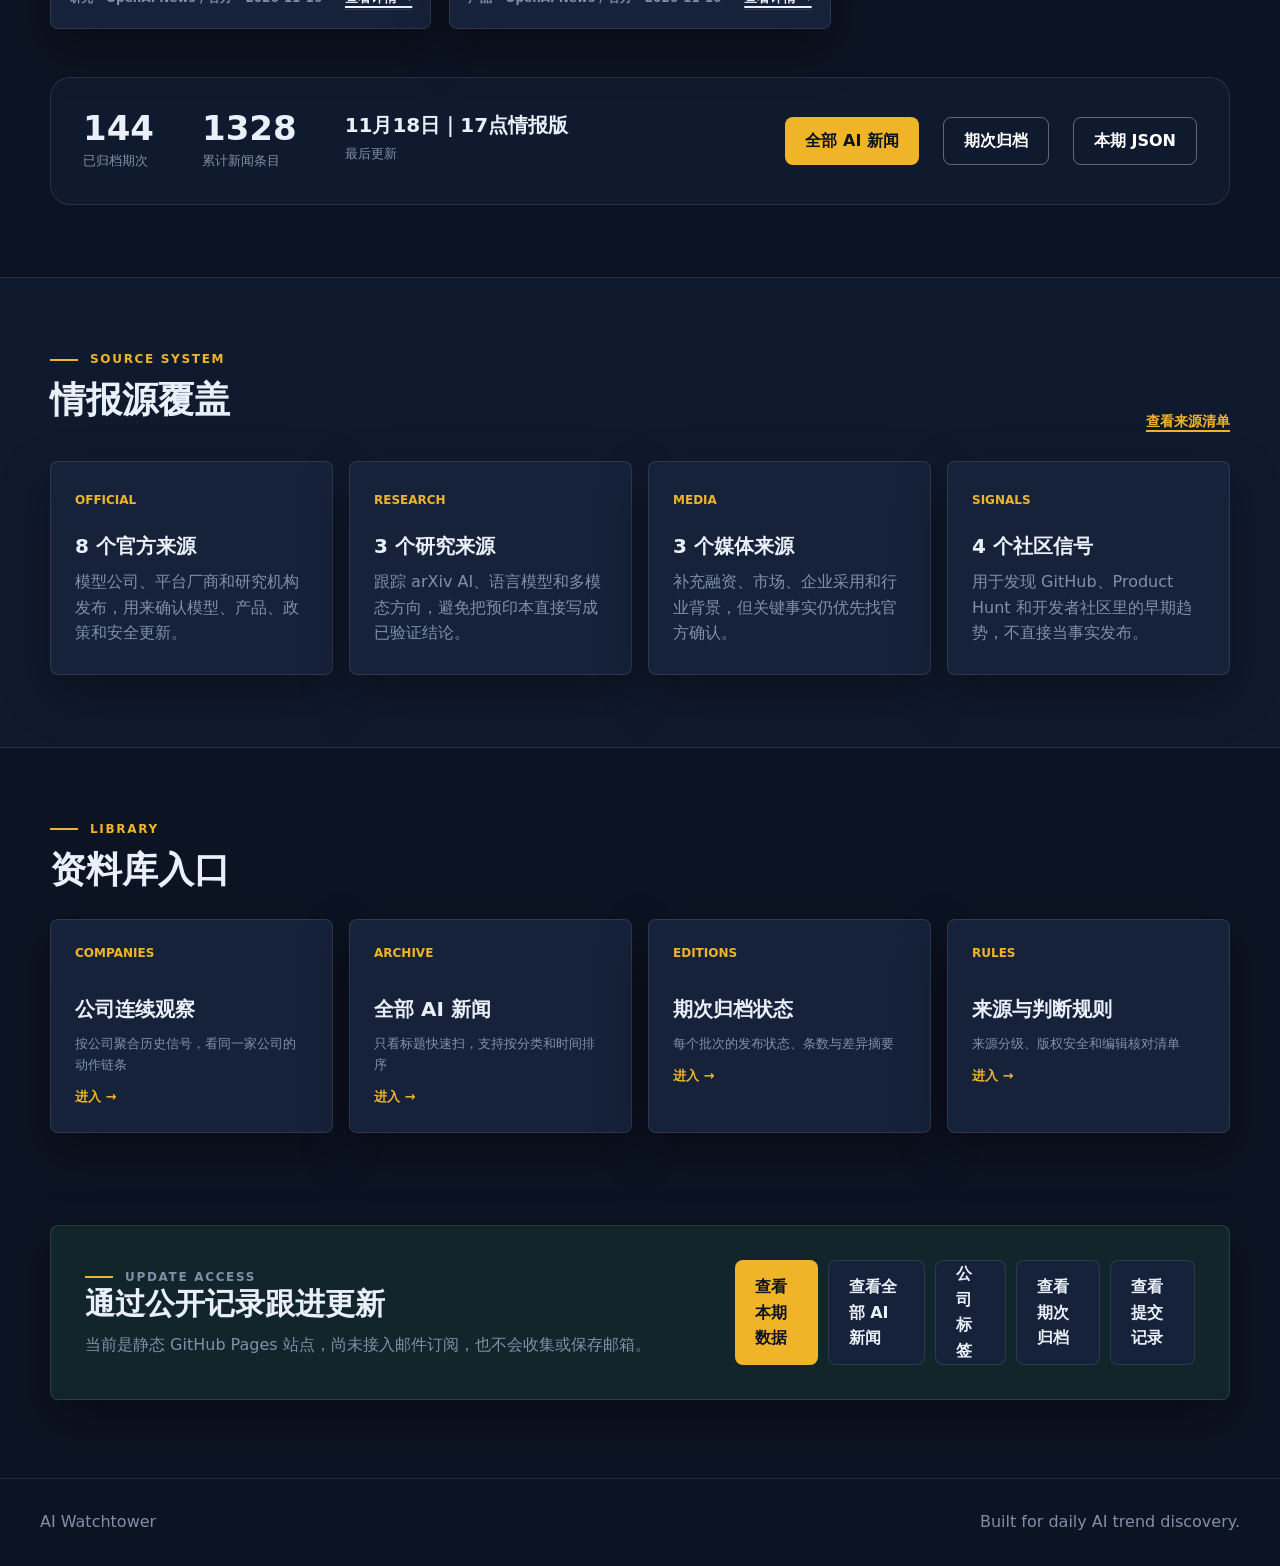
==== commit c32389e7: "【VisionHub网站风格优化】明确今日简报CTA去向" ====
--- a/index.html
+++ b/index.html
@@ -140,7 +140,7 @@
             <h2>今日深挖</h2>
             <p class="section-copy" id="briefingSummary">正在读取今日简报...</p>
           </div>
-          <a class="text-link" href="#feed" id="briefingCta">追踪相关信号</a>
+          <a class="text-link" href="#feed" id="briefingCta" aria-label="在新闻流查看相关信号">在新闻流查看相关信号 →</a>
         </div>
         <div class="brief-list" id="briefingWatchPoints" aria-label="今日观察点"></div>
       </section>
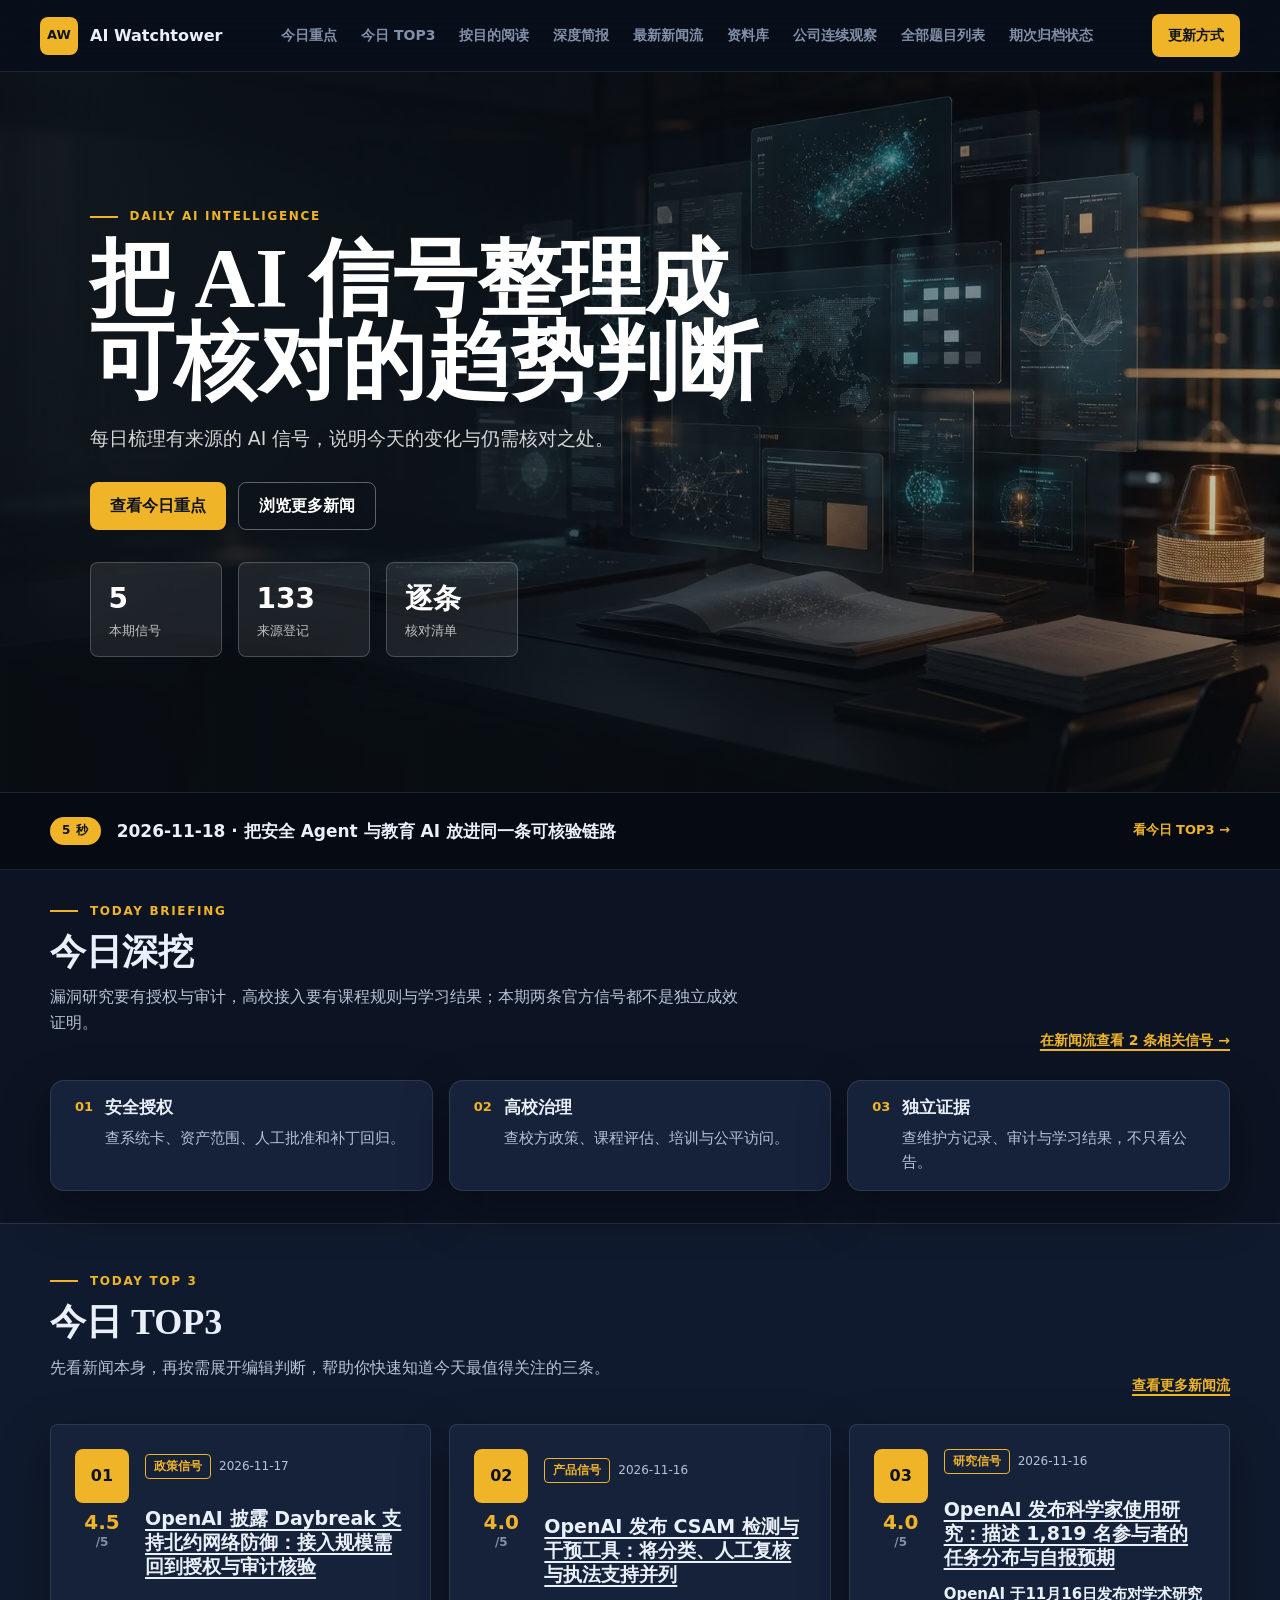
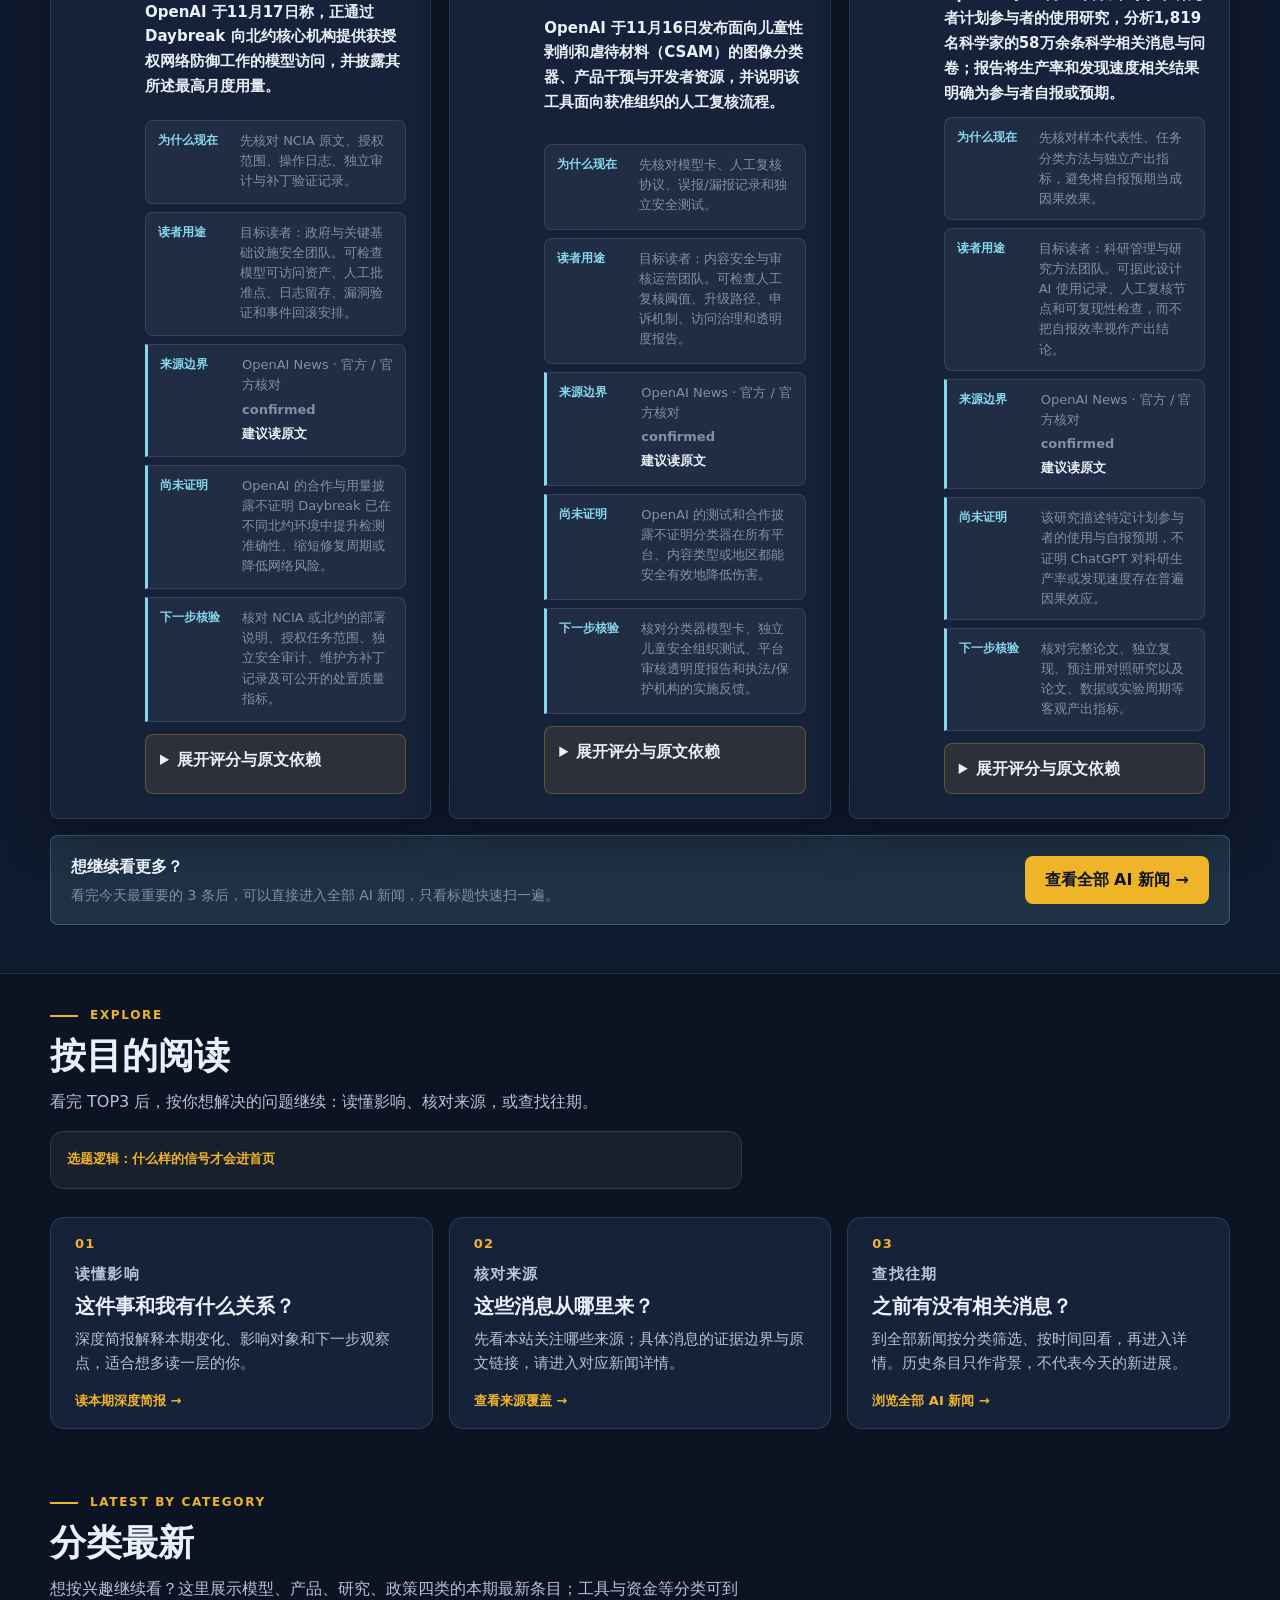
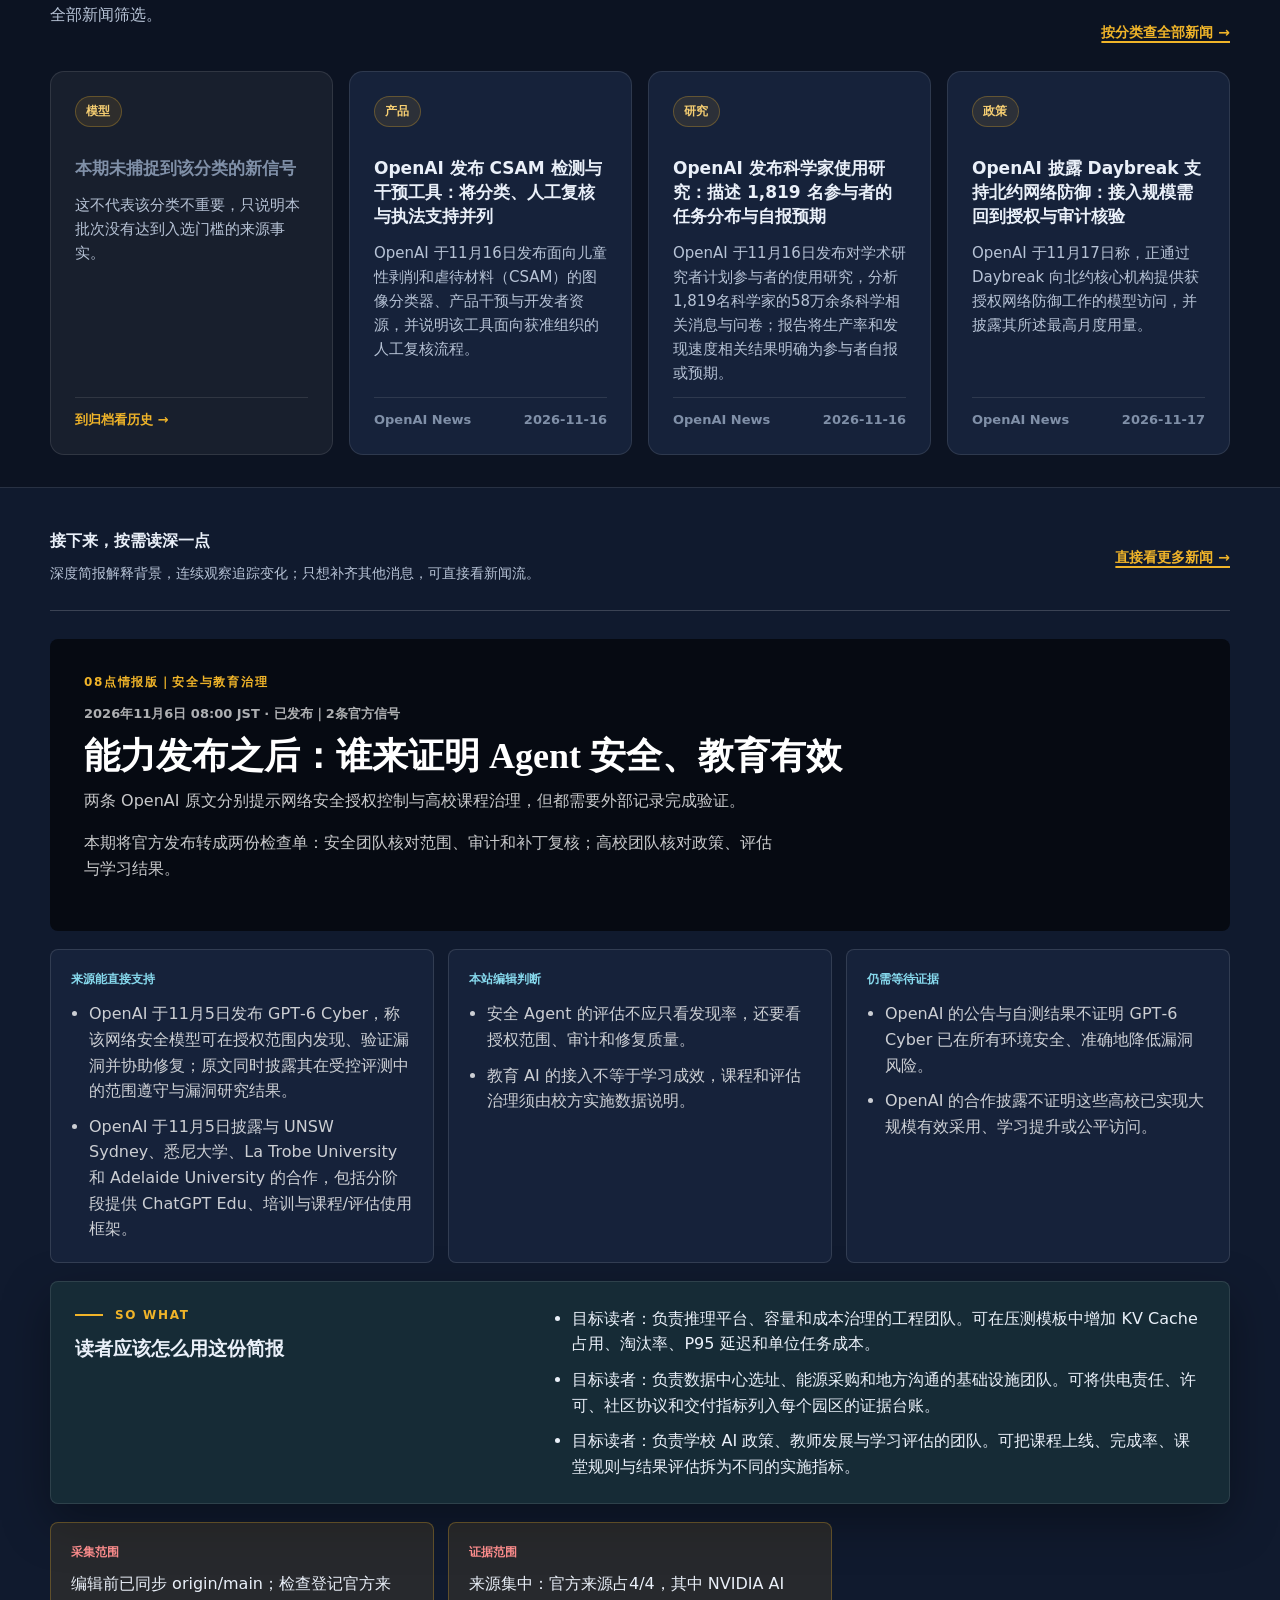
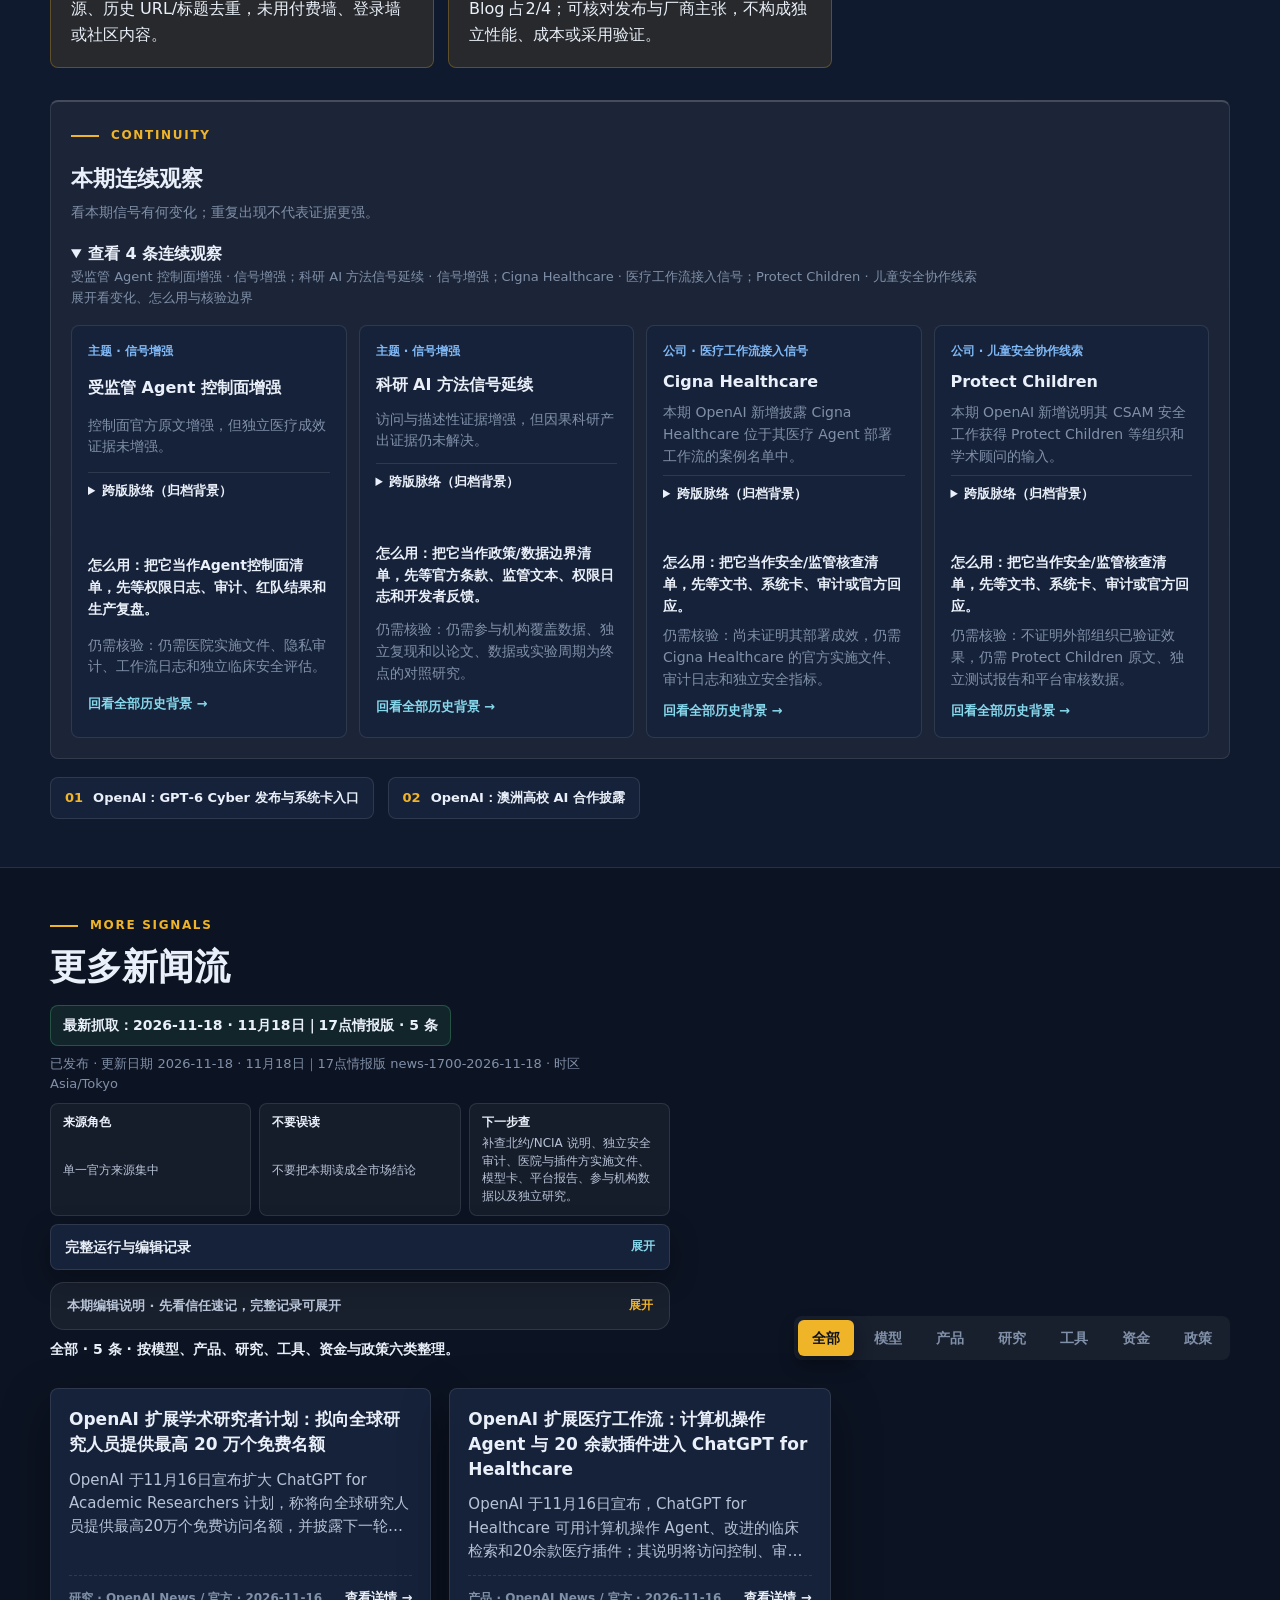
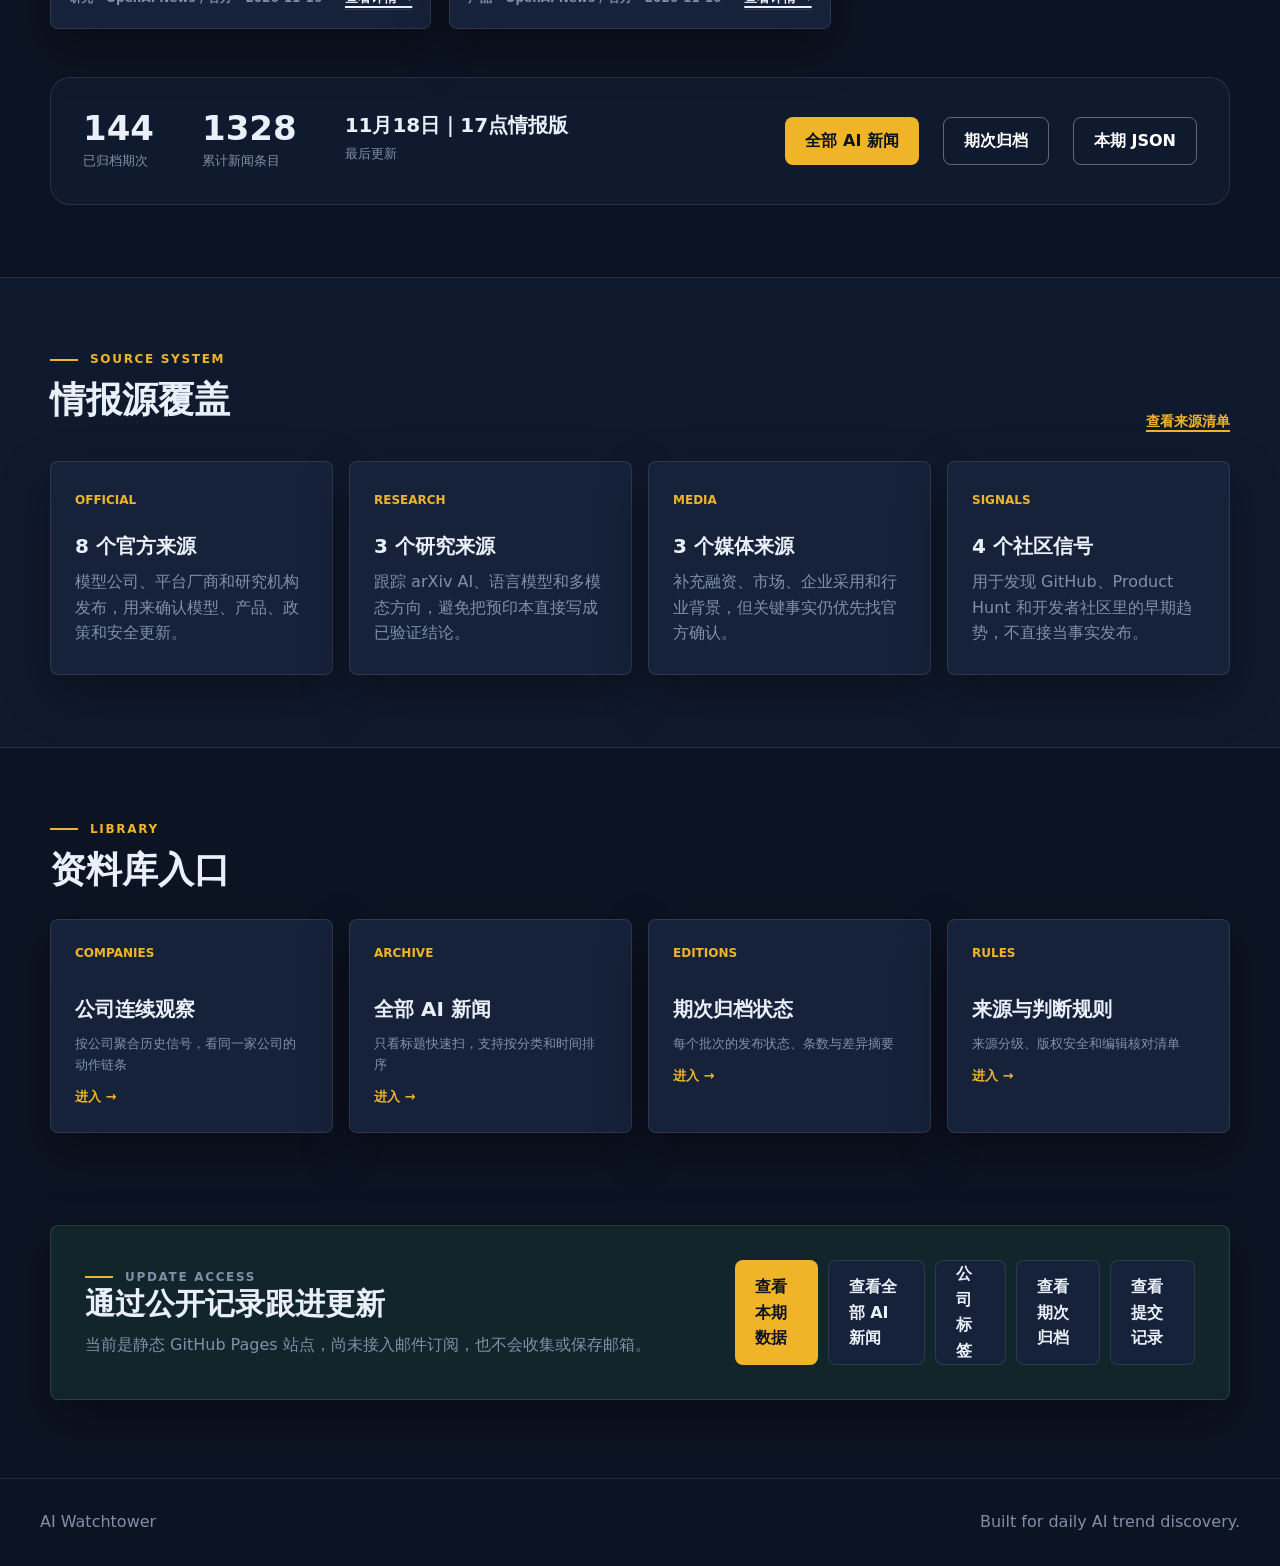
==== commit 17c11295: "【VisionHub网站风格优化】收紧首屏信任提示" ====
--- a/index.html
+++ b/index.html
@@ -102,7 +102,7 @@
           <p class="eyebrow">Daily AI Intelligence</p>
           <h1>把 AI 信号整理成可核对的趋势判断</h1>
           <p class="hero-copy">
-            每日整理可核对的 AI 官方与研究信号：区分来源用途，说明入选理由，并列出下一步核对项。
+            每日梳理有来源的 AI 信号，说明今天的变化与仍需核对之处。
           </p>
           <div class="hero-actions">
             <a class="button primary" href="#today">查看今日重点</a>
